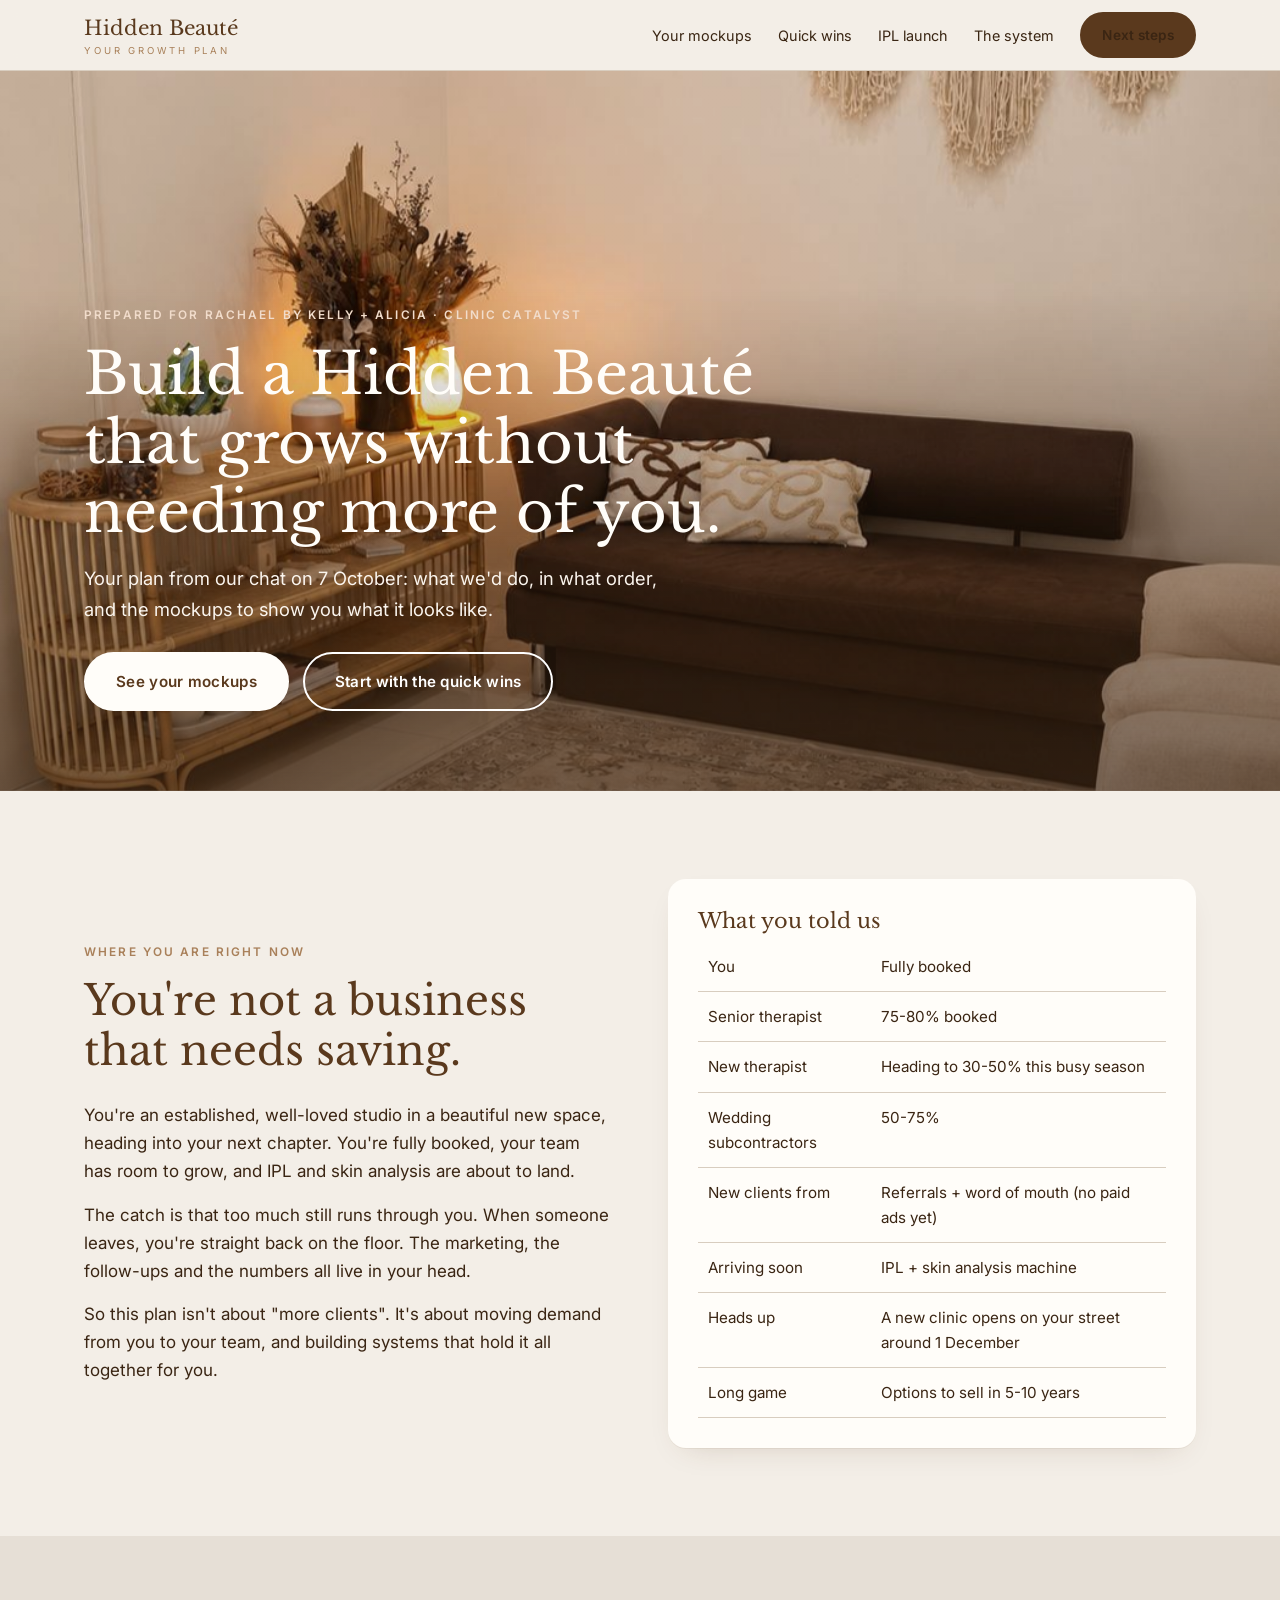
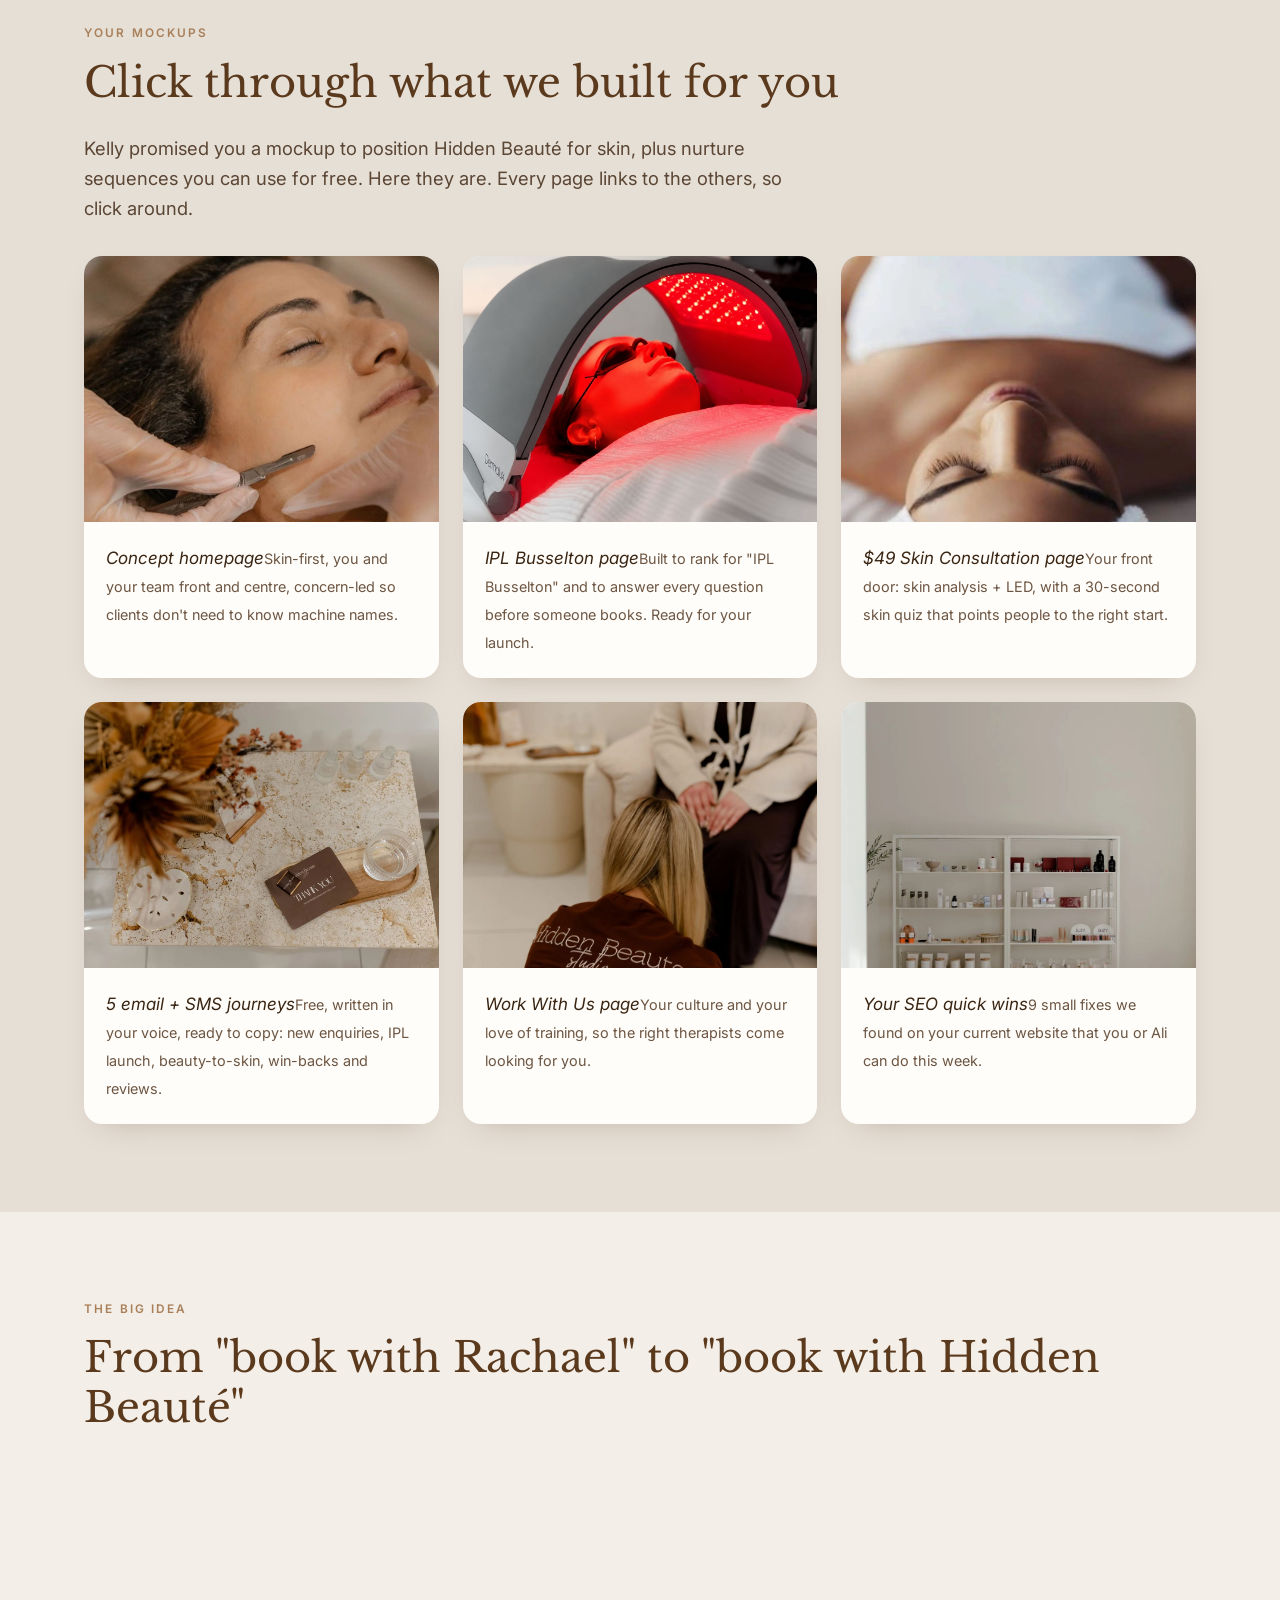
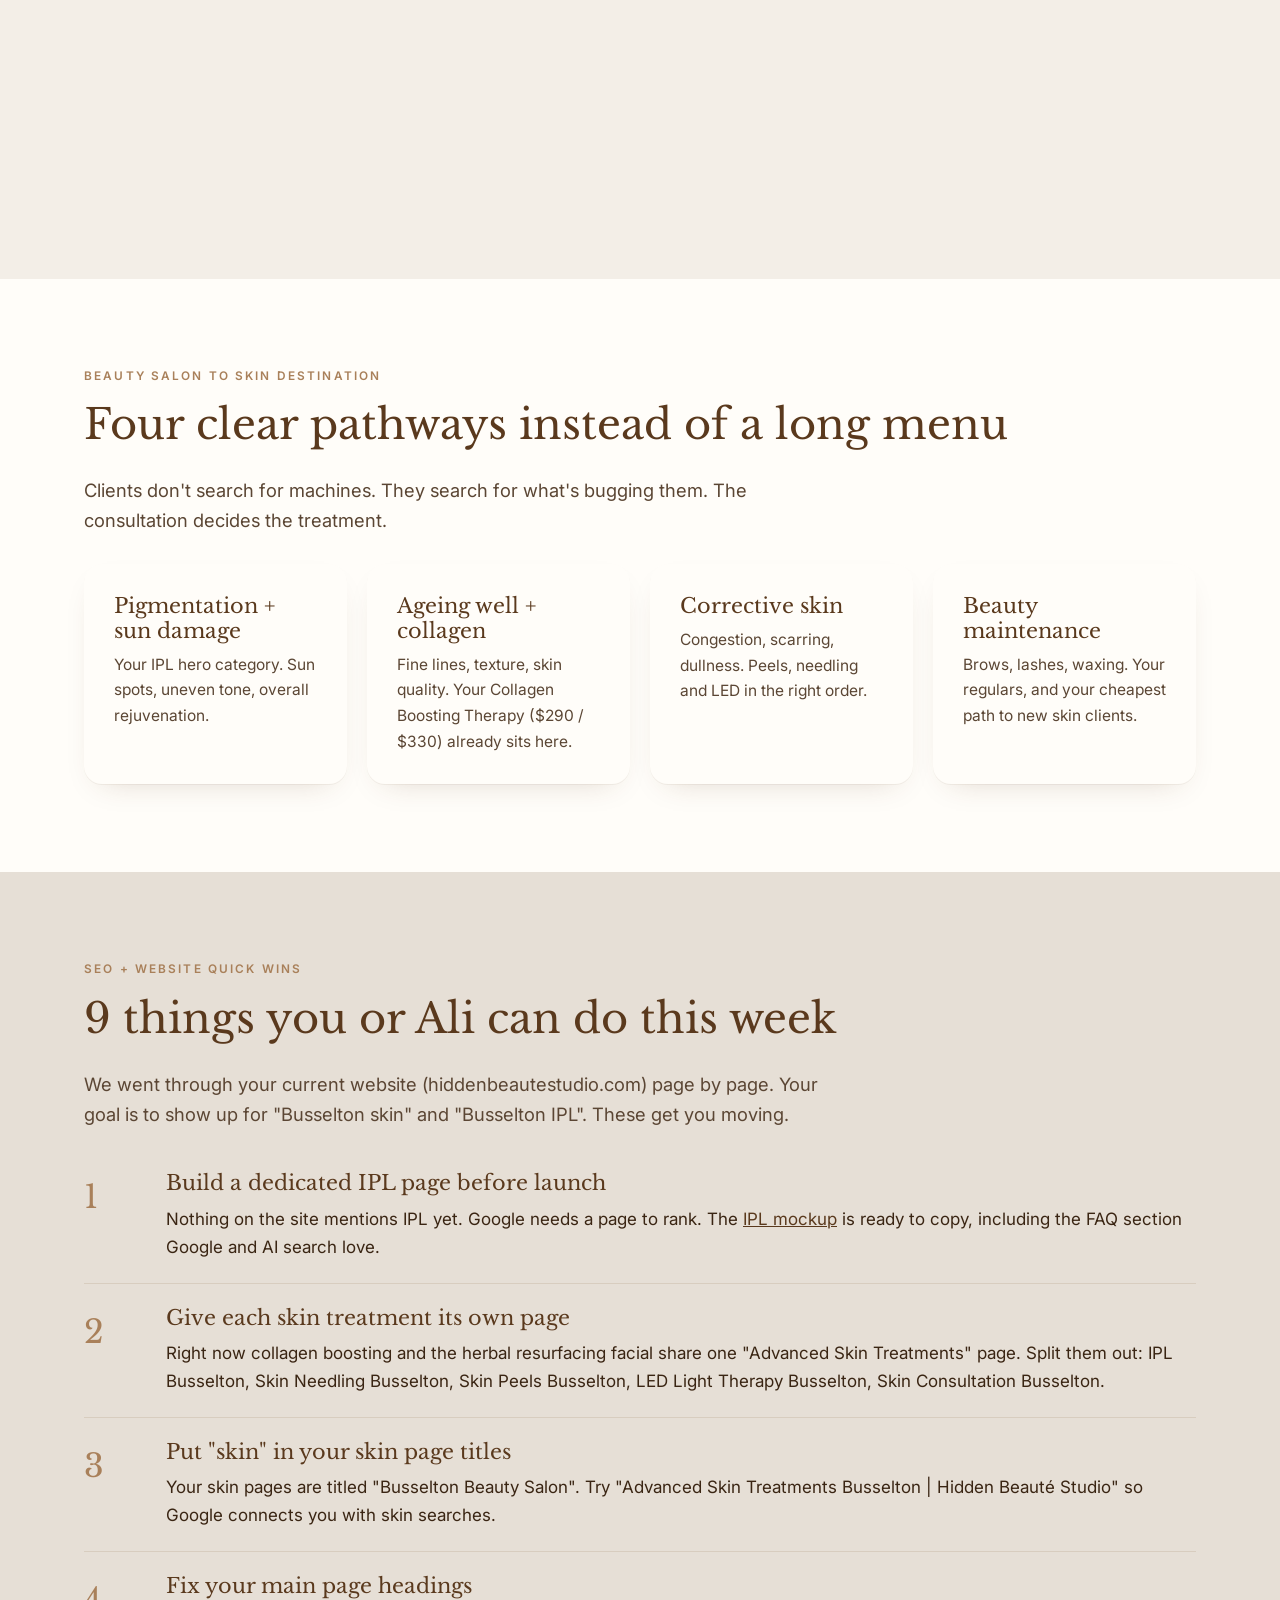
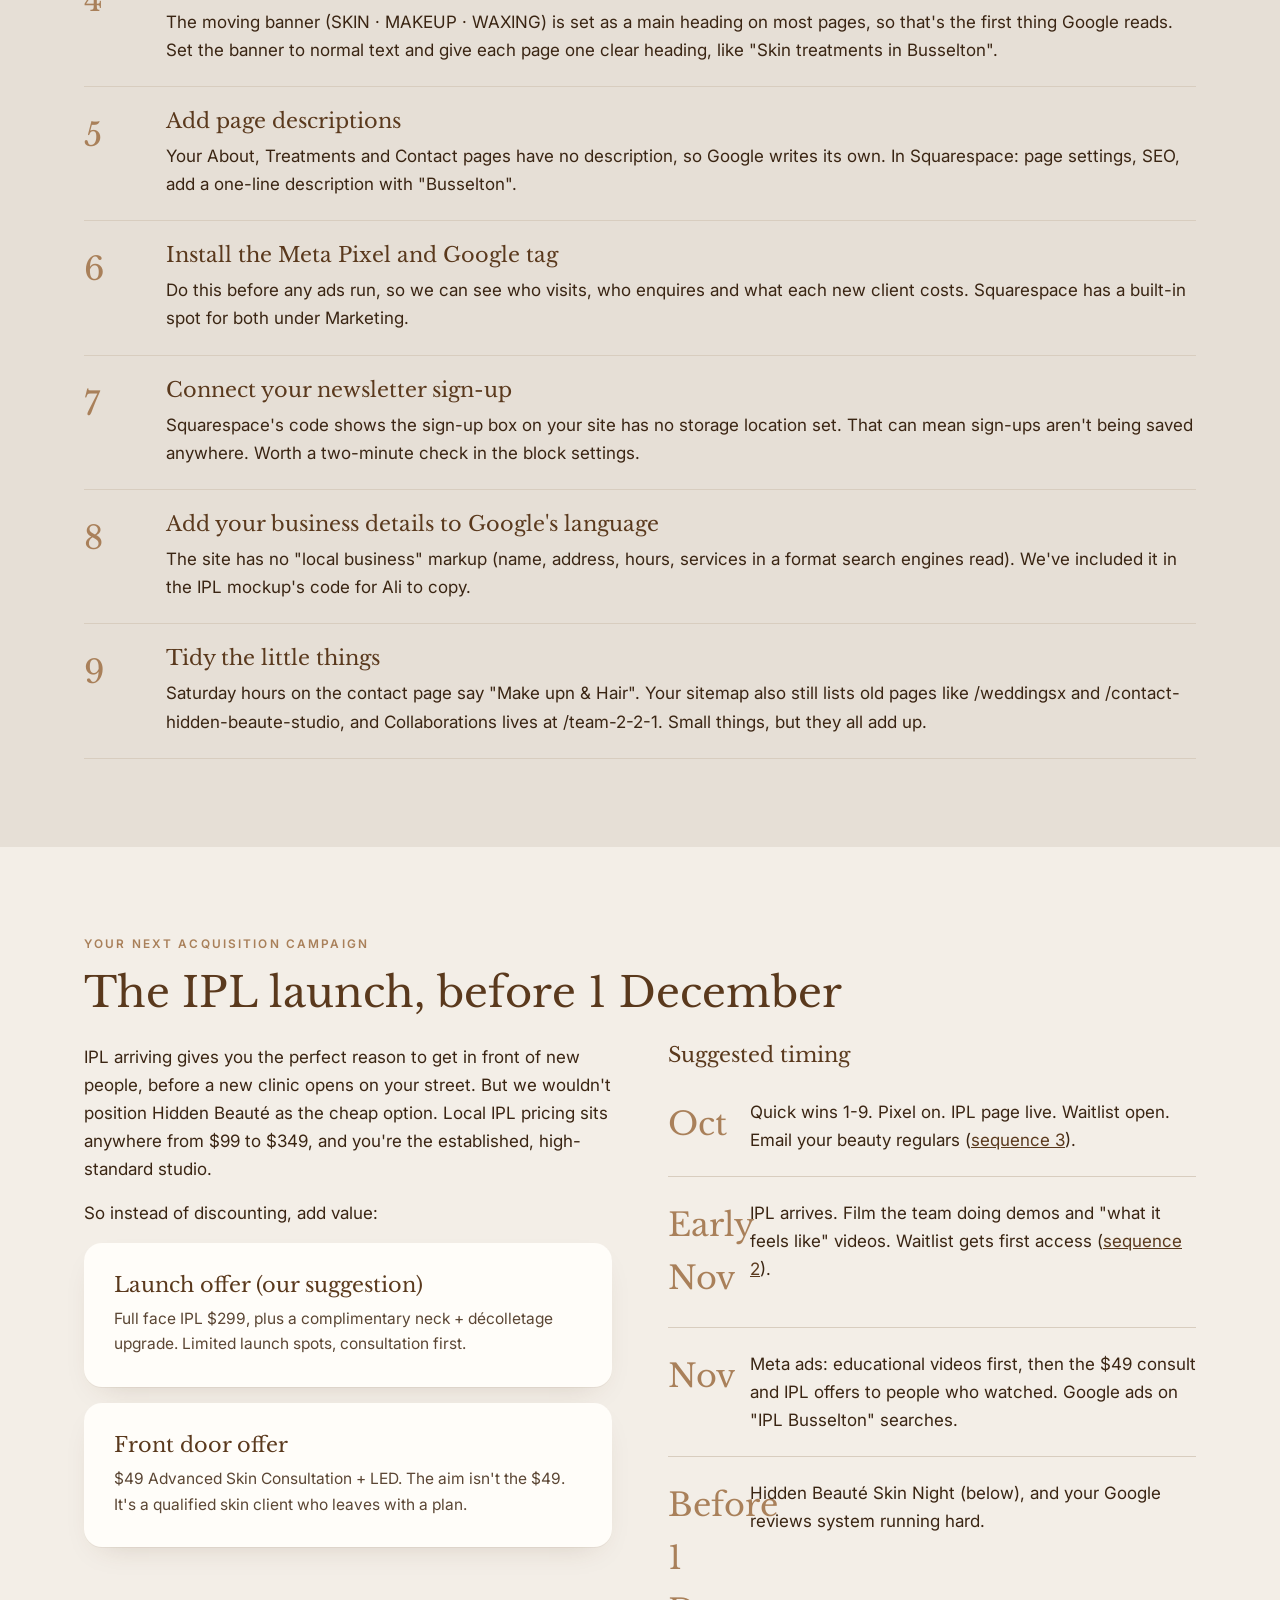
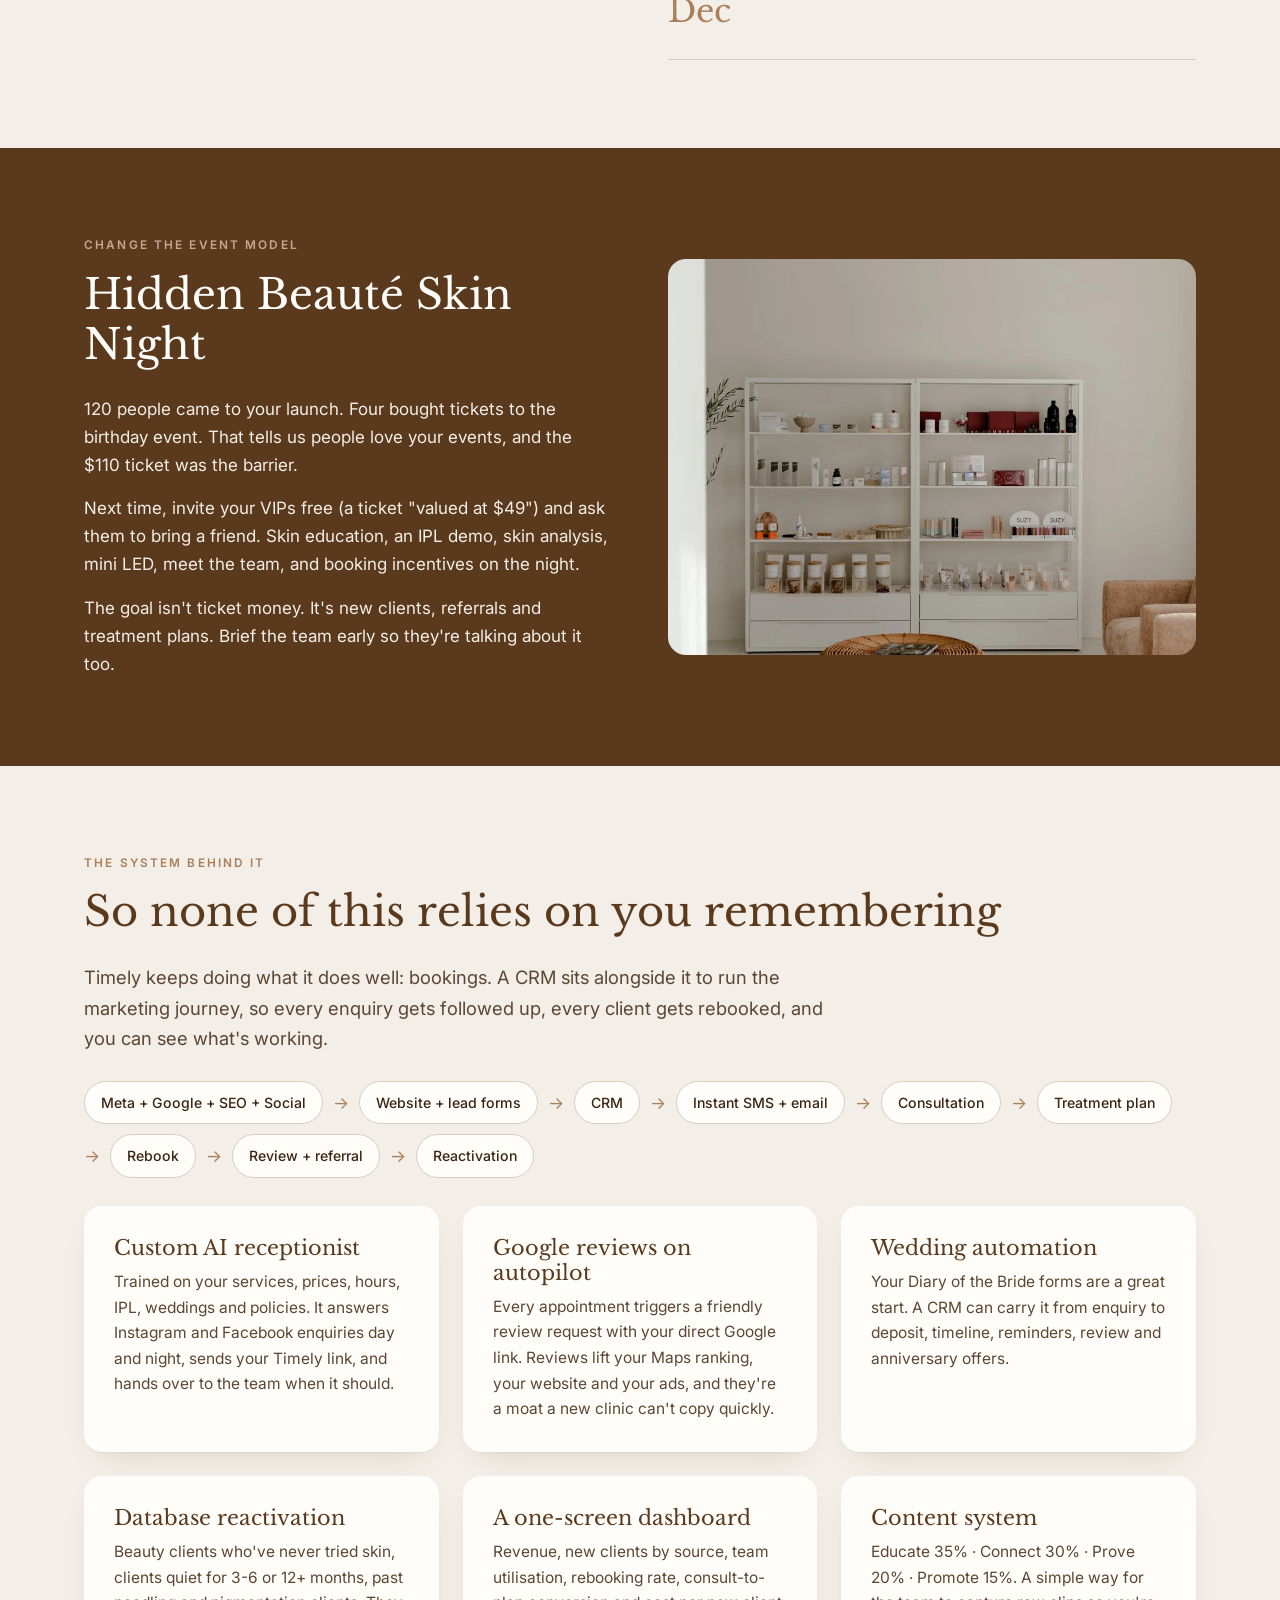
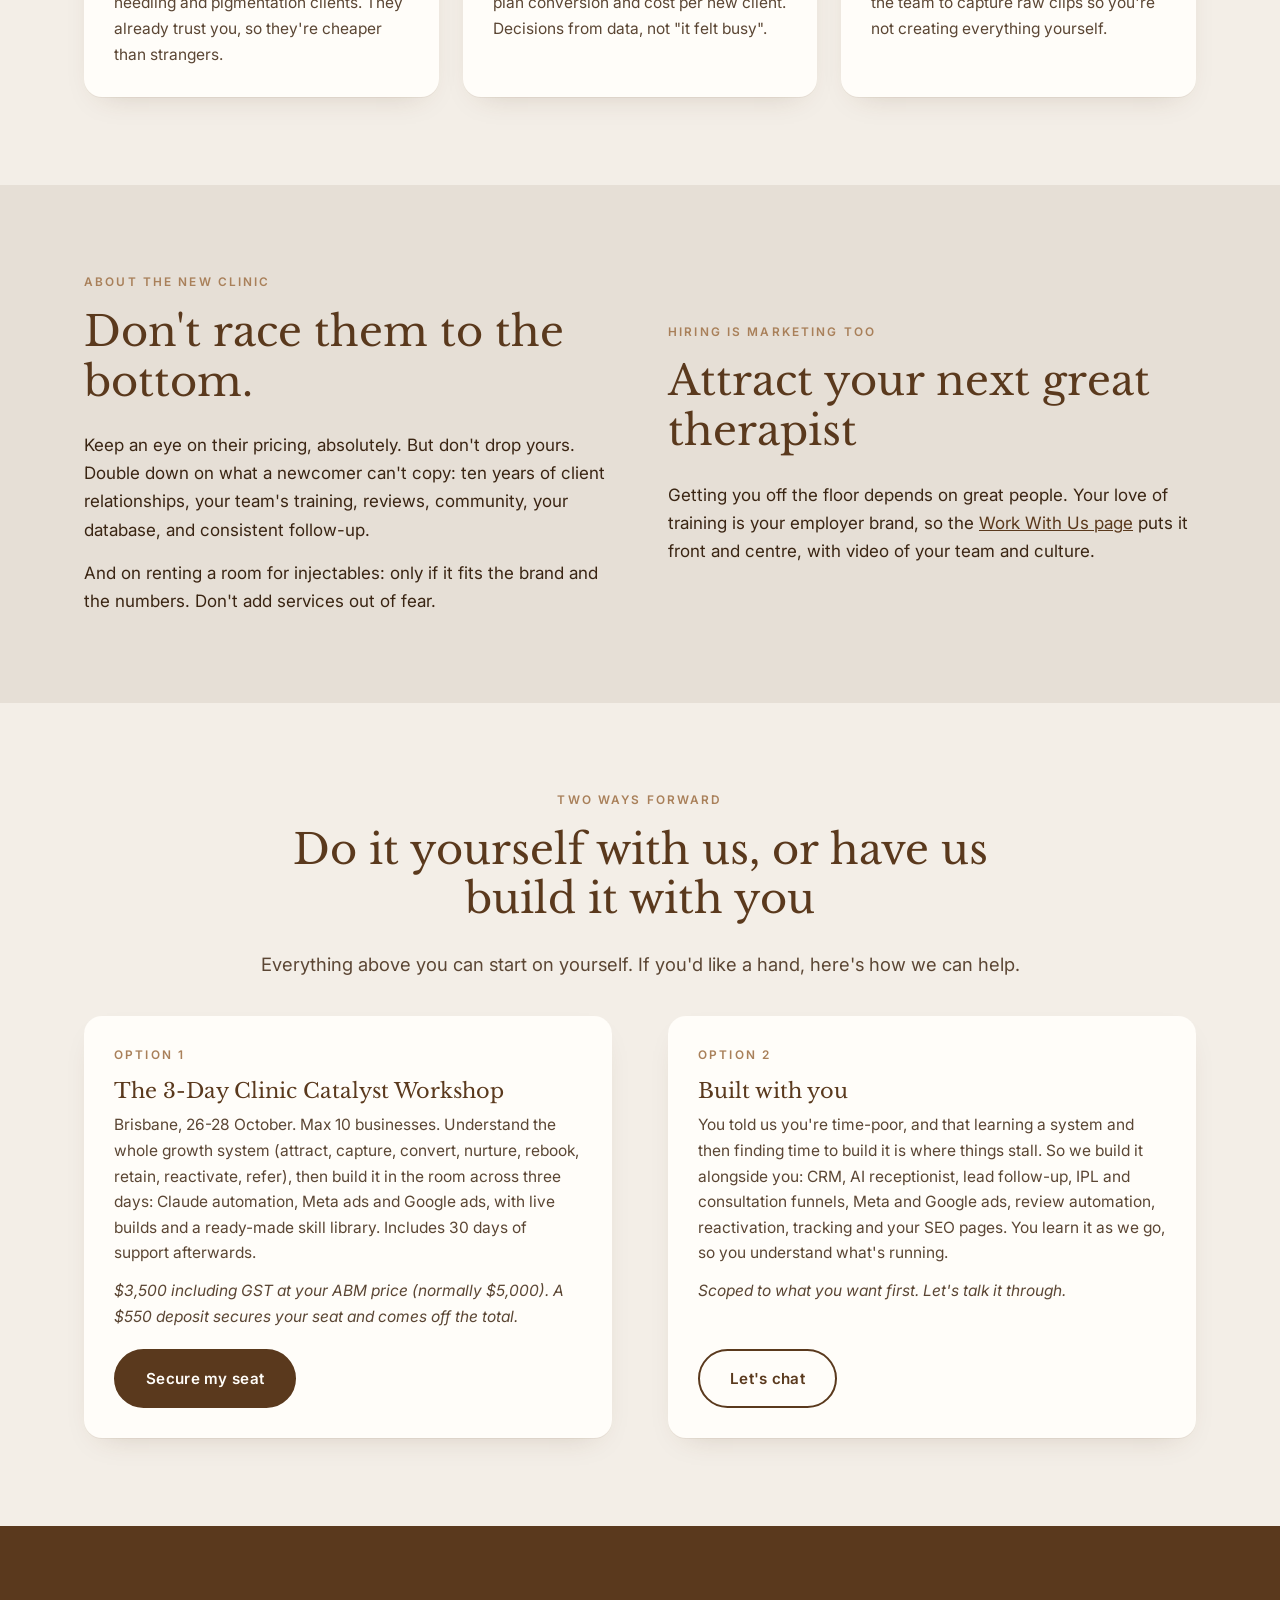
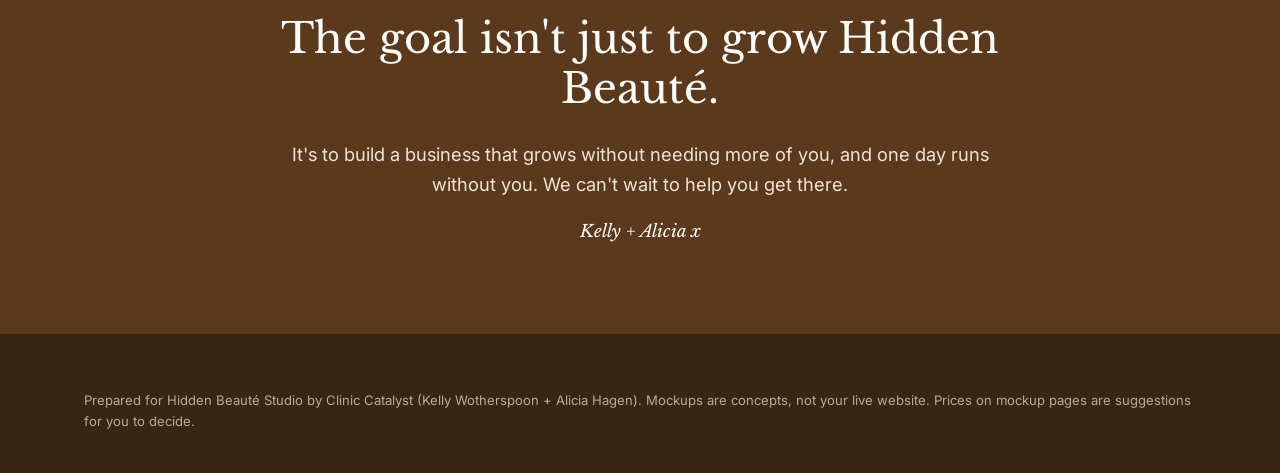
==== index.html @ b3dab973 "Hidden Beaute plan, concept pages and nurture sequences" ====
<!DOCTYPE html>
<html lang="en-AU">
<head>
<meta charset="utf-8">
<meta name="viewport" content="width=device-width,initial-scale=1">
<meta name="robots" content="noindex,nofollow">
<title>Rachael's Growth Plan | Hidden Beauté Studio x Clinic Catalyst</title>
<link rel="preconnect" href="https://fonts.googleapis.com">
<link href="https://fonts.googleapis.com/css2?family=Inter:wght@400;500;600&family=Libre+Baskerville:ital@0;1&display=swap" rel="stylesheet">
<link rel="stylesheet" href="assets/site.css">
</head>
<body>

<nav class="nav"><div class="wrap">
  <a class="logo" href="index.html">Hidden Beauté<small>Your growth plan</small></a>
  <ul>
    <li><a href="#mockups">Your mockups</a></li>
    <li><a href="#quickwins">Quick wins</a></li>
    <li><a href="#launch">IPL launch</a></li>
    <li><a href="#system">The system</a></li>
    <li><a class="btn" href="#options">Next steps</a></li>
  </ul>
  <button class="burger" aria-label="Menu">&#9776;</button>
</div></nav>

<header class="hero" style="min-height:80vh">
  <img class="bg" src="assets/studio-lounge.jpg" alt="Hidden Beauté Studio, Busselton">
  <div class="wrap">
    <span class="eyebrow fade-up" style="color:#f1dccb">Prepared for Rachael by Kelly + Alicia &middot; Clinic Catalyst</span>
    <h1 class="fade-up d1">Build a Hidden Beauté that grows without needing more of you.</h1>
    <p class="fade-up d2">Your plan from our chat on 7 October: what we'd do, in what order, and the mockups to show you what it looks like.</p>
    <div class="btns fade-up d3"><a class="btn light" href="#mockups">See your mockups</a><a class="btn ghost" style="color:#fff;border-color:#fff" href="#quickwins">Start with the quick wins</a></div>
  </div>
</header>

<section>
  <div class="wrap grid2">
    <div class="reveal">
      <span class="eyebrow">Where you are right now</span>
      <h2>You're not a business that needs saving.</h2>
      <p>You're an established, well-loved studio in a beautiful new space, heading into your next chapter. You're fully booked, your team has room to grow, and IPL and skin analysis are about to land.</p>
      <p>The catch is that too much still runs through you. When someone leaves, you're straight back on the floor. The marketing, the follow-ups and the numbers all live in your head.</p>
      <p>So this plan isn't about "more clients". It's about moving demand from you to your team, and building systems that hold it all together for you.</p>
    </div>
    <div class="card reveal">
      <h3>What you told us</h3>
      <table>
        <tr><td>You</td><td>Fully booked</td></tr>
        <tr><td>Senior therapist</td><td>75-80% booked</td></tr>
        <tr><td>New therapist</td><td>Heading to 30-50% this busy season</td></tr>
        <tr><td>Wedding subcontractors</td><td>50-75%</td></tr>
        <tr><td>New clients from</td><td>Referrals + word of mouth (no paid ads yet)</td></tr>
        <tr><td>Arriving soon</td><td>IPL + skin analysis machine</td></tr>
        <tr><td>Heads up</td><td>A new clinic opens on your street around 1 December</td></tr>
        <tr><td>Long game</td><td>Options to sell in 5-10 years</td></tr>
      </table>
    </div>
  </div>
</section>

<section class="bg-sand" id="mockups">
  <div class="wrap">
    <span class="eyebrow">Your mockups</span>
    <h2>Click through what we built for you</h2>
    <p class="lead" style="max-width:720px">Kelly promised you a mockup to position Hidden Beauté for skin, plus nurture sequences you can use for free. Here they are. Every page links to the others, so click around.</p>
    <div class="grid3" style="margin-top:32px">
      <a class="mock reveal" href="home.html"><div class="im"><img src="assets/skin-treatment.jpg" alt=""></div><div class="tx"><em>Concept homepage</em><span>Skin-first, you and your team front and centre, concern-led so clients don't need to know machine names.</span></div></a>
      <a class="mock reveal" href="ipl.html"><div class="im"><img src="assets/led.jpg" alt=""></div><div class="tx"><em>IPL Busselton page</em><span>Built to rank for "IPL Busselton" and to answer every question before someone books. Ready for your launch.</span></div></a>
      <a class="mock reveal" href="consult.html"><div class="im"><img src="assets/facial.jpg" alt=""></div><div class="tx"><em>$49 Skin Consultation page</em><span>Your front door: skin analysis + LED, with a 30-second skin quiz that points people to the right start.</span></div></a>
      <a class="mock reveal" href="nurture.html"><div class="im"><img src="assets/products.jpg" alt=""></div><div class="tx"><em>5 email + SMS journeys</em><span>Free, written in your voice, ready to copy: new enquiries, IPL launch, beauty-to-skin, win-backs and reviews.</span></div></a>
      <a class="mock reveal" href="careers.html"><div class="im"><img src="assets/team-at-work.jpg" alt=""></div><div class="tx"><em>Work With Us page</em><span>Your culture and your love of training, so the right therapists come looking for you.</span></div></a>
      <a class="mock reveal" href="#quickwins"><div class="im"><img src="assets/studio-shelves.jpg" alt=""></div><div class="tx"><em>Your SEO quick wins</em><span>9 small fixes we found on your current website that you or Ali can do this week.</span></div></a>
    </div>
  </div>
</section>

<section>
  <div class="wrap">
    <span class="eyebrow">The big idea</span>
    <h2>From "book with Rachael" to "book with Hidden Beauté"</h2>
    <div class="grid2" style="align-items:start;margin-top:10px">
      <div class="reveal">
        <p>You're full. Your team isn't. So the fastest growth isn't more demand for you. It's moving trust onto your team.</p>
        <p>When a client sees an opening with another therapist, we want her to think "perfect, I know her, I've seen her videos," not "I'll wait for Rachael."</p>
        <p>That's also what a future buyer pays for: a known brand, a strong team and systems that don't depend on the owner.</p>
      </div>
      <div class="card reveal">
        <h3>Content that does it</h3>
        <ul class="tick">
          <li>Meet your therapist, and what she loves doing most</li>
          <li>"What I'd recommend for..." tips from each team member</li>
          <li>Behind the scenes and training days</li>
          <li>Client skin journeys with different therapists</li>
          <li>Your humour. Everyone loves a silly reel, so keep them coming</li>
        </ul>
      </div>
    </div>
  </div>
</section>

<section class="bg-white">
  <div class="wrap">
    <span class="eyebrow">Beauty salon to skin destination</span>
    <h2>Four clear pathways instead of a long menu</h2>
    <p class="lead" style="max-width:720px">Clients don't search for machines. They search for what's bugging them. The consultation decides the treatment.</p>
    <div class="grid4" style="margin-top:28px">
      <div class="card reveal"><h3>Pigmentation + sun damage</h3><p>Your IPL hero category. Sun spots, uneven tone, overall rejuvenation.</p></div>
      <div class="card reveal"><h3>Ageing well + collagen</h3><p>Fine lines, texture, skin quality. Your Collagen Boosting Therapy ($290 / $330) already sits here.</p></div>
      <div class="card reveal"><h3>Corrective skin</h3><p>Congestion, scarring, dullness. Peels, needling and LED in the right order.</p></div>
      <div class="card reveal"><h3>Beauty maintenance</h3><p>Brows, lashes, waxing. Your regulars, and your cheapest path to new skin clients.</p></div>
    </div>
  </div>
</section>

<section class="bg-sand" id="quickwins">
  <div class="wrap">
    <span class="eyebrow">SEO + website quick wins</span>
    <h2>9 things you or Ali can do this week</h2>
    <p class="lead" style="max-width:760px">We went through your current website (hiddenbeautestudio.com) page by page. Your goal is to show up for "Busselton skin" and "Busselton IPL". These get you moving.</p>
    <div style="margin-top:20px">
      <div class="step reveal"><div class="n">1</div><div><h3>Build a dedicated IPL page before launch</h3><p>Nothing on the site mentions IPL yet. Google needs a page to rank. The <a href="ipl.html">IPL mockup</a> is ready to copy, including the FAQ section Google and AI search love.</p></div></div>
      <div class="step reveal"><div class="n">2</div><div><h3>Give each skin treatment its own page</h3><p>Right now collagen boosting and the herbal resurfacing facial share one "Advanced Skin Treatments" page. Split them out: IPL Busselton, Skin Needling Busselton, Skin Peels Busselton, LED Light Therapy Busselton, Skin Consultation Busselton.</p></div></div>
      <div class="step reveal"><div class="n">3</div><div><h3>Put "skin" in your skin page titles</h3><p>Your skin pages are titled "Busselton Beauty Salon". Try "Advanced Skin Treatments Busselton | Hidden Beauté Studio" so Google connects you with skin searches.</p></div></div>
      <div class="step reveal"><div class="n">4</div><div><h3>Fix your main page headings</h3><p>The moving banner (SKIN &middot; MAKEUP &middot; WAXING) is set as a main heading on most pages, so that's the first thing Google reads. Set the banner to normal text and give each page one clear heading, like "Skin treatments in Busselton".</p></div></div>
      <div class="step reveal"><div class="n">5</div><div><h3>Add page descriptions</h3><p>Your About, Treatments and Contact pages have no description, so Google writes its own. In Squarespace: page settings, SEO, add a one-line description with "Busselton".</p></div></div>
      <div class="step reveal"><div class="n">6</div><div><h3>Install the Meta Pixel and Google tag</h3><p>Do this before any ads run, so we can see who visits, who enquires and what each new client costs. Squarespace has a built-in spot for both under Marketing.</p></div></div>
      <div class="step reveal"><div class="n">7</div><div><h3>Connect your newsletter sign-up</h3><p>Squarespace's code shows the sign-up box on your site has no storage location set. That can mean sign-ups aren't being saved anywhere. Worth a two-minute check in the block settings.</p></div></div>
      <div class="step reveal"><div class="n">8</div><div><h3>Add your business details to Google's language</h3><p>The site has no "local business" markup (name, address, hours, services in a format search engines read). We've included it in the IPL mockup's code for Ali to copy.</p></div></div>
      <div class="step reveal"><div class="n">9</div><div><h3>Tidy the little things</h3><p>Saturday hours on the contact page say "Make upn &amp; Hair". Your sitemap also still lists old pages like /weddingsx and /contact-hidden-beaute-studio, and Collaborations lives at /team-2-2-1. Small things, but they all add up.</p></div></div>
    </div>
  </div>
</section>

<section id="launch">
  <div class="wrap">
    <span class="eyebrow">Your next acquisition campaign</span>
    <h2>The IPL launch, before 1 December</h2>
    <div class="grid2" style="align-items:start">
      <div class="reveal">
        <p>IPL arriving gives you the perfect reason to get in front of new people, before a new clinic opens on your street. But we wouldn't position Hidden Beauté as the cheap option. Local IPL pricing sits anywhere from $99 to $349, and you're the established, high-standard studio.</p>
        <p>So instead of discounting, add value:</p>
        <div class="card" style="margin-top:16px"><h3>Launch offer (our suggestion)</h3><p>Full face IPL $299, plus a complimentary neck + décolletage upgrade. Limited launch spots, consultation first.</p></div>
        <div class="card" style="margin-top:16px"><h3>Front door offer</h3><p>$49 Advanced Skin Consultation + LED. The aim isn't the $49. It's a qualified skin client who leaves with a plan.</p></div>
      </div>
      <div class="reveal">
        <h3>Suggested timing</h3>
        <div class="step"><div class="n">Oct</div><div><p>Quick wins 1-9. Pixel on. IPL page live. Waitlist open. Email your beauty regulars (<a href="nurture.html#c">sequence 3</a>).</p></div></div>
        <div class="step"><div class="n">Early Nov</div><div><p>IPL arrives. Film the team doing demos and "what it feels like" videos. Waitlist gets first access (<a href="nurture.html#b">sequence 2</a>).</p></div></div>
        <div class="step"><div class="n">Nov</div><div><p>Meta ads: educational videos first, then the $49 consult and IPL offers to people who watched. Google ads on "IPL Busselton" searches.</p></div></div>
        <div class="step"><div class="n">Before 1 Dec</div><div><p>Hidden Beauté Skin Night (below), and your Google reviews system running hard.</p></div></div>
      </div>
    </div>
  </div>
</section>

<section class="bg-choc">
  <div class="wrap grid2">
    <div class="reveal">
      <span class="eyebrow">Change the event model</span>
      <h2>Hidden Beauté Skin Night</h2>
      <p>120 people came to your launch. Four bought tickets to the birthday event. That tells us people love your events, and the $110 ticket was the barrier.</p>
      <p>Next time, invite your VIPs free (a ticket "valued at $49") and ask them to bring a friend. Skin education, an IPL demo, skin analysis, mini LED, meet the team, and booking incentives on the night.</p>
      <p>The goal isn't ticket money. It's new clients, referrals and treatment plans. Brief the team early so they're talking about it too.</p>
    </div>
    <div class="round reveal" style="aspect-ratio:4/3"><img src="assets/studio-shelves.jpg" alt="Hidden Beauté Studio retail and event space"></div>
  </div>
</section>

<section id="system">
  <div class="wrap">
    <span class="eyebrow">The system behind it</span>
    <h2>So none of this relies on you remembering</h2>
    <p class="lead" style="max-width:760px">Timely keeps doing what it does well: bookings. A CRM sits alongside it to run the marketing journey, so every enquiry gets followed up, every client gets rebooked, and you can see what's working.</p>
    <div class="flow" style="margin:28px 0">
      <span>Meta + Google + SEO + Social</span><i>&rarr;</i><span>Website + lead forms</span><i>&rarr;</i><span>CRM</span><i>&rarr;</i><span>Instant SMS + email</span><i>&rarr;</i><span>Consultation</span><i>&rarr;</i><span>Treatment plan</span><i>&rarr;</i><span>Rebook</span><i>&rarr;</i><span>Review + referral</span><i>&rarr;</i><span>Reactivation</span>
    </div>
    <div class="grid3">
      <div class="card reveal"><h3>Custom AI receptionist</h3><p>Trained on your services, prices, hours, IPL, weddings and policies. It answers Instagram and Facebook enquiries day and night, sends your Timely link, and hands over to the team when it should.</p></div>
      <div class="card reveal"><h3>Google reviews on autopilot</h3><p>Every appointment triggers a friendly review request with your direct Google link. Reviews lift your Maps ranking, your website and your ads, and they're a moat a new clinic can't copy quickly.</p></div>
      <div class="card reveal"><h3>Wedding automation</h3><p>Your Diary of the Bride forms are a great start. A CRM can carry it from enquiry to deposit, timeline, reminders, review and anniversary offers.</p></div>
      <div class="card reveal"><h3>Database reactivation</h3><p>Beauty clients who've never tried skin, clients quiet for 3-6 or 12+ months, past needling and pigmentation clients. They already trust you, so they're cheaper than strangers.</p></div>
      <div class="card reveal"><h3>A one-screen dashboard</h3><p>Revenue, new clients by source, team utilisation, rebooking rate, consult-to-plan conversion and cost per new client. Decisions from data, not "it felt busy".</p></div>
      <div class="card reveal"><h3>Content system</h3><p>Educate 35% &middot; Connect 30% &middot; Prove 20% &middot; Promote 15%. A simple way for the team to capture raw clips so you're not creating everything yourself.</p></div>
    </div>
  </div>
</section>

<section class="bg-sand">
  <div class="wrap grid2">
    <div class="reveal">
      <span class="eyebrow">About the new clinic</span>
      <h2>Don't race them to the bottom.</h2>
      <p>Keep an eye on their pricing, absolutely. But don't drop yours. Double down on what a newcomer can't copy: ten years of client relationships, your team's training, reviews, community, your database, and consistent follow-up.</p>
      <p>And on renting a room for injectables: only if it fits the brand and the numbers. Don't add services out of fear.</p>
    </div>
    <div class="reveal">
      <span class="eyebrow">Hiring is marketing too</span>
      <h2>Attract your next great therapist</h2>
      <p>Getting you off the floor depends on great people. Your love of training is your employer brand, so the <a href="careers.html">Work With Us page</a> puts it front and centre, with video of your team and culture.</p>
    </div>
  </div>
</section>

<section id="options">
  <div class="wrap">
    <div class="narrow" style="text-align:center;padding:0">
      <span class="eyebrow">Two ways forward</span>
      <h2>Do it yourself with us, or have us build it with you</h2>
      <p class="lead">Everything above you can start on yourself. If you'd like a hand, here's how we can help.</p>
    </div>
    <div class="grid2" style="margin-top:36px;align-items:stretch">
      <div class="card reveal" style="display:flex;flex-direction:column">
        <span class="eyebrow">Option 1</span>
        <h3>The 3-Day Clinic Catalyst Workshop</h3>
        <p>Brisbane, 26-28 October. Max 10 businesses. Understand the whole growth system (attract, capture, convert, nurture, rebook, retain, reactivate, refer), then build it in the room across three days: Claude automation, Meta ads and Google ads, with live builds and a ready-made skill library. Includes 30 days of support afterwards.</p>
        <p style="margin-top:12px"><em>$3,500 including GST at your ABM price (normally $5,000). A $550 deposit secures your seat and comes off the total.</em></p>
        <div class="btns" style="margin-top:auto;padding-top:20px"><a class="btn" href="https://www.cliniccatalyst.com.au/checkout">Secure my seat</a></div>
      </div>
      <div class="card reveal" style="display:flex;flex-direction:column">
        <span class="eyebrow">Option 2</span>
        <h3>Built with you</h3>
        <p>You told us you're time-poor, and that learning a system and then finding time to build it is where things stall. So we build it alongside you: CRM, AI receptionist, lead follow-up, IPL and consultation funnels, Meta and Google ads, review automation, reactivation, tracking and your SEO pages. You learn it as we go, so you understand what's running.</p>
        <p style="margin-top:12px"><em>Scoped to what you want first. Let's talk it through.</em></p>
        <div class="btns" style="margin-top:auto;padding-top:20px"><a class="btn ghost" href="mailto:mintpeachmedia@gmail.com?cc=kwotherspoon1982@gmail.com&subject=Hidden%20Beaut%C3%A9%20-%20built%20with%20you">Let's chat</a></div>
      </div>
    </div>
  </div>
</section>

<section class="bg-choc">
  <div class="narrow" style="text-align:center">
    <h2>The goal isn't just to grow Hidden Beauté.</h2>
    <p class="lead" style="color:#f1e4d6">It's to build a business that grows without needing more of you, and one day runs without you. We can't wait to help you get there.</p>
    <p style="font-family:var(--serif);font-style:italic;margin-top:18px;color:#fff">Kelly + Alicia x</p>
  </div>
</section>

<footer>
  <div class="wrap small">Prepared for Hidden Beauté Studio by Clinic Catalyst (Kelly Wotherspoon + Alicia Hagen). Mockups are concepts, not your live website. Prices on mockup pages are suggestions for you to decide.</div>
</footer>
<script src="assets/site.js"></script>
</body>
</html>
---- assets/site.css ----
:root{
  --cream:#F3EEE7;--sand:#E6DFD6;--stone:#D8CDBF;--choc:#5A391D;--ink:#3A2513;--caramel:#A9805A;--rose:#C9A592;--white:#FFFDF9;
  --serif:'Libre Baskerville',Georgia,serif;--sans:'Inter',system-ui,-apple-system,sans-serif;
}
*{box-sizing:border-box;margin:0;padding:0}
html{scroll-behavior:smooth}
body{background:var(--cream);color:var(--ink);font-family:var(--sans);font-size:17px;line-height:1.65;overflow-x:hidden;-webkit-font-smoothing:antialiased}
img{max-width:100%;display:block}
a{color:var(--choc)}
h1,h2,h3,h4{font-family:var(--serif);font-weight:400;color:var(--choc);line-height:1.2}
h1{font-size:clamp(2.1rem,5vw,3.6rem)}
h2{font-size:clamp(1.7rem,3.6vw,2.6rem);margin-bottom:.6em}
h3{font-size:1.3rem;margin-bottom:.4em}
p+p{margin-top:.9em}
em{font-style:italic}
.wrap{max-width:1160px;margin:0 auto;padding:0 24px}
.narrow{max-width:780px;margin:0 auto;padding:0 24px}
section{padding:88px 0}
.eyebrow{font-family:var(--sans);text-transform:uppercase;letter-spacing:.18em;font-size:.74rem;color:var(--caramel);font-weight:600;margin-bottom:14px;display:block}
.lead{font-size:1.15rem;color:#5b4634}
.btn{display:inline-block;background:var(--choc);color:var(--white);text-decoration:none;padding:15px 30px;border-radius:40px;font-weight:600;font-size:.95rem;letter-spacing:.02em;transition:transform .2s,background .2s;border:2px solid var(--choc)}
.btn:hover{transform:translateY(-2px);background:var(--ink)}
.btn.ghost{background:transparent;color:var(--choc)}
.btn.light{background:var(--white);color:var(--choc);border-color:var(--white)}
.btns{display:flex;gap:14px;flex-wrap:wrap;margin-top:28px}
.bg-sand{background:var(--sand)}
.bg-choc{background:var(--choc);color:var(--cream)}
.bg-choc h2,.bg-choc h3,.bg-choc h1{color:var(--white)}
.bg-choc .eyebrow{color:var(--rose)}
.bg-white{background:var(--white)}
.grid2{display:grid;grid-template-columns:1fr 1fr;gap:56px;align-items:center}
.grid3{display:grid;grid-template-columns:repeat(3,1fr);gap:24px}
.grid4{display:grid;grid-template-columns:repeat(4,1fr);gap:20px}
.card{background:var(--white);border-radius:18px;padding:30px;box-shadow:0 1px 0 rgba(90,57,29,.06),0 12px 30px -18px rgba(90,57,29,.25)}
.card p{color:#5b4634;font-size:.97rem}
.arch{border-radius:300px 300px 18px 18px;overflow:hidden}
.arch img{width:100%;height:100%;object-fit:cover;object-position:center top}
.round{border-radius:18px;overflow:hidden}
.round img{width:100%;height:100%;object-fit:cover}
.tick{list-style:none}
.tick li{padding-left:30px;position:relative;margin:.5em 0}
.tick li:before{content:"";position:absolute;left:0;top:.55em;width:14px;height:8px;border-left:2px solid var(--caramel);border-bottom:2px solid var(--caramel);transform:rotate(-45deg)}
.pill{display:inline-block;background:var(--sand);color:var(--choc);border-radius:30px;padding:6px 14px;font-size:.8rem;font-weight:600;margin:4px 6px 4px 0}
/* concept ribbon */
.ribbon{background:var(--ink);color:var(--cream);font-size:.8rem;text-align:center;padding:9px 16px;letter-spacing:.03em}
.ribbon a{color:var(--rose);font-weight:600;text-decoration:none;margin-left:8px}
/* site nav */
.nav{position:sticky;top:0;z-index:50;background:rgba(243,238,231,.94);backdrop-filter:blur(8px);border-bottom:1px solid var(--stone)}
.nav .wrap{display:flex;align-items:center;justify-content:space-between;height:70px;gap:16px}
.logo{font-family:var(--serif);font-size:1.25rem;color:var(--choc);text-decoration:none;white-space:nowrap}
.logo small{display:block;font-family:var(--sans);font-size:.6rem;letter-spacing:.3em;text-transform:uppercase;color:var(--caramel);margin-top:-2px}
.nav ul{display:flex;gap:26px;list-style:none;align-items:center}
.nav ul a{text-decoration:none;font-size:.9rem;color:var(--ink)}
.nav ul a:hover{color:var(--caramel)}
.nav .btn{padding:10px 20px;font-size:.85rem}
.burger{display:none;background:none;border:0;font-size:1.6rem;color:var(--choc);cursor:pointer}
/* hero */
.hero{position:relative;min-height:88vh;display:flex;align-items:flex-end;color:var(--white);overflow:hidden}
.hero img.bg{position:absolute;inset:0;width:100%;height:100%;object-fit:cover;object-position:center 30%;transform:scale(1.06);animation:slowzoom 14s ease-out forwards}
.hero:after{content:"";position:absolute;inset:0;background:linear-gradient(180deg,rgba(58,37,19,.05) 30%,rgba(58,37,19,.62) 100%)}
.hero .wrap{position:relative;z-index:2;padding-bottom:80px;width:100%}
.hero h1{color:var(--white);max-width:760px}
.hero p{max-width:600px;font-size:1.15rem;margin-top:16px;color:#fbf5ee}
@keyframes slowzoom{to{transform:scale(1)}}
.fade-up{opacity:0;transform:translateY(22px);animation:fu .9s ease forwards}
.d1{animation-delay:.15s}.d2{animation-delay:.35s}.d3{animation-delay:.55s}
@keyframes fu{to{opacity:1;transform:none}}
.reveal{opacity:0;transform:translateY(26px);transition:opacity .8s ease,transform .8s ease}
.reveal.in{opacity:1;transform:none}
/* ticker */
.ticker{background:var(--choc);color:var(--cream);overflow:hidden;white-space:nowrap;padding:16px 0}
.ticker div{display:inline-block;animation:tick 32s linear infinite;font-family:var(--serif);font-size:1.25rem;letter-spacing:.06em}
.ticker span{margin:0 26px;color:var(--rose)}
@keyframes tick{to{transform:translateX(-50%)}}
/* concern hover list */
.concerns{display:grid;grid-template-columns:1.1fr .9fr;gap:48px;align-items:center}
.clist a{display:flex;justify-content:space-between;align-items:center;padding:22px 0;border-bottom:1px solid var(--stone);text-decoration:none;font-family:var(--serif);font-size:clamp(1.25rem,2.4vw,1.75rem);color:var(--choc);transition:padding .25s,color .25s}
.clist a:hover,.clist a.on{padding-left:14px;color:var(--caramel)}
.clist a small{font-family:var(--sans);font-size:.8rem;color:#8a7360;max-width:46%;text-align:right}
.cpeek{aspect-ratio:4/5;border-radius:300px 300px 18px 18px;overflow:hidden;position:relative}
.cpeek img{position:absolute;inset:0;width:100%;height:100%;object-fit:cover;opacity:0;transition:opacity .5s}
.cpeek img.on{opacity:1}
/* faq */
details{border-bottom:1px solid var(--stone);padding:20px 0}
summary{cursor:pointer;font-family:var(--serif);font-size:1.15rem;color:var(--choc);list-style:none;display:flex;justify-content:space-between;gap:16px}
summary::-webkit-details-marker{display:none}
summary:after{content:"+";font-family:var(--sans);font-size:1.4rem;color:var(--caramel);line-height:1}
details[open] summary:after{content:"\2013"}
details p{margin-top:12px;color:#5b4634}
/* footer */
footer{background:var(--ink);color:#d9cbbb;padding:56px 0 40px;font-size:.92rem}
footer a{color:var(--rose)}
footer .cols{display:grid;grid-template-columns:2fr 1fr 1fr;gap:32px}
footer h4{color:var(--white);font-size:1.05rem;margin-bottom:10px}
.small{font-size:.82rem;opacity:.8}
/* plan specific */
.step{display:grid;grid-template-columns:64px 1fr;gap:18px;padding:22px 0;border-bottom:1px solid var(--stone)}
.step .n{font-family:var(--serif);font-size:2rem;color:var(--caramel)}
.flow{display:flex;flex-wrap:wrap;gap:10px;align-items:center}
.flow span{background:var(--white);border:1px solid var(--stone);border-radius:30px;padding:9px 16px;font-size:.88rem;font-weight:500}
.flow i{color:var(--caramel);font-style:normal}
.stat{font-family:var(--serif);font-size:2.4rem;color:var(--choc);line-height:1}
.mock{display:block;text-decoration:none;color:inherit;border-radius:18px;overflow:hidden;background:var(--white);transition:transform .25s,box-shadow .25s;box-shadow:0 12px 30px -18px rgba(90,57,29,.35)}
.mock:hover{transform:translateY(-6px);box-shadow:0 22px 40px -20px rgba(90,57,29,.45)}
.mock .im{aspect-ratio:4/3;overflow:hidden}
.mock .im img{width:100%;height:100%;object-fit:cover;object-position:center 30%}
.mock .tx{padding:22px}
.mock .tx b{font-family:var(--serif);font-weight:400;font-size:1.2rem;color:var(--choc);display:block;margin-bottom:4px}
.mock .tx span{font-size:.9rem;color:#6d5643}
.email{background:var(--white);border-radius:14px;border:1px solid var(--stone);padding:26px;margin:18px 0}
.email .meta{font-size:.8rem;color:#8a7360;text-transform:uppercase;letter-spacing:.1em;margin-bottom:8px}
.email .subj{font-family:var(--serif);font-size:1.15rem;color:var(--choc);margin-bottom:12px}
.email.sms{background:#efe7dc;border-style:dashed}
.copy{float:right;background:var(--sand);border:0;border-radius:20px;padding:6px 14px;font-size:.78rem;font-weight:600;color:var(--choc);cursor:pointer}
.tabs{display:flex;gap:10px;flex-wrap:wrap;margin:24px 0}
.tabs a{padding:10px 18px;border-radius:30px;background:var(--white);border:1px solid var(--stone);text-decoration:none;font-size:.88rem;font-weight:600}
table{width:100%;border-collapse:collapse;font-size:.95rem}
td,th{padding:12px 10px;border-bottom:1px solid var(--stone);text-align:left;vertical-align:top}
th{font-family:var(--serif);font-weight:400;color:var(--choc)}
@media (max-width:900px){
  section{padding:64px 0}
  .grid2,.concerns{grid-template-columns:1fr;gap:32px}
  .grid3,.grid4{grid-template-columns:1fr 1fr}
  footer .cols{grid-template-columns:1fr}
  .nav ul{display:none;position:absolute;top:70px;left:0;right:0;background:var(--cream);flex-direction:column;padding:20px 24px;gap:16px;border-bottom:1px solid var(--stone)}
  .nav ul.open{display:flex}
  .burger{display:block}
  .cpeek{display:none}
  .clist a small{display:none}
}
@media (max-width:560px){
  body{font-size:16px}
  .wrap,.narrow{padding:0 16px}
  .grid3,.grid4{grid-template-columns:1fr}
  .hero{min-height:82vh}
  .hero .wrap{padding-bottom:48px}
  .step{grid-template-columns:44px 1fr}
  table{font-size:.85rem}
}
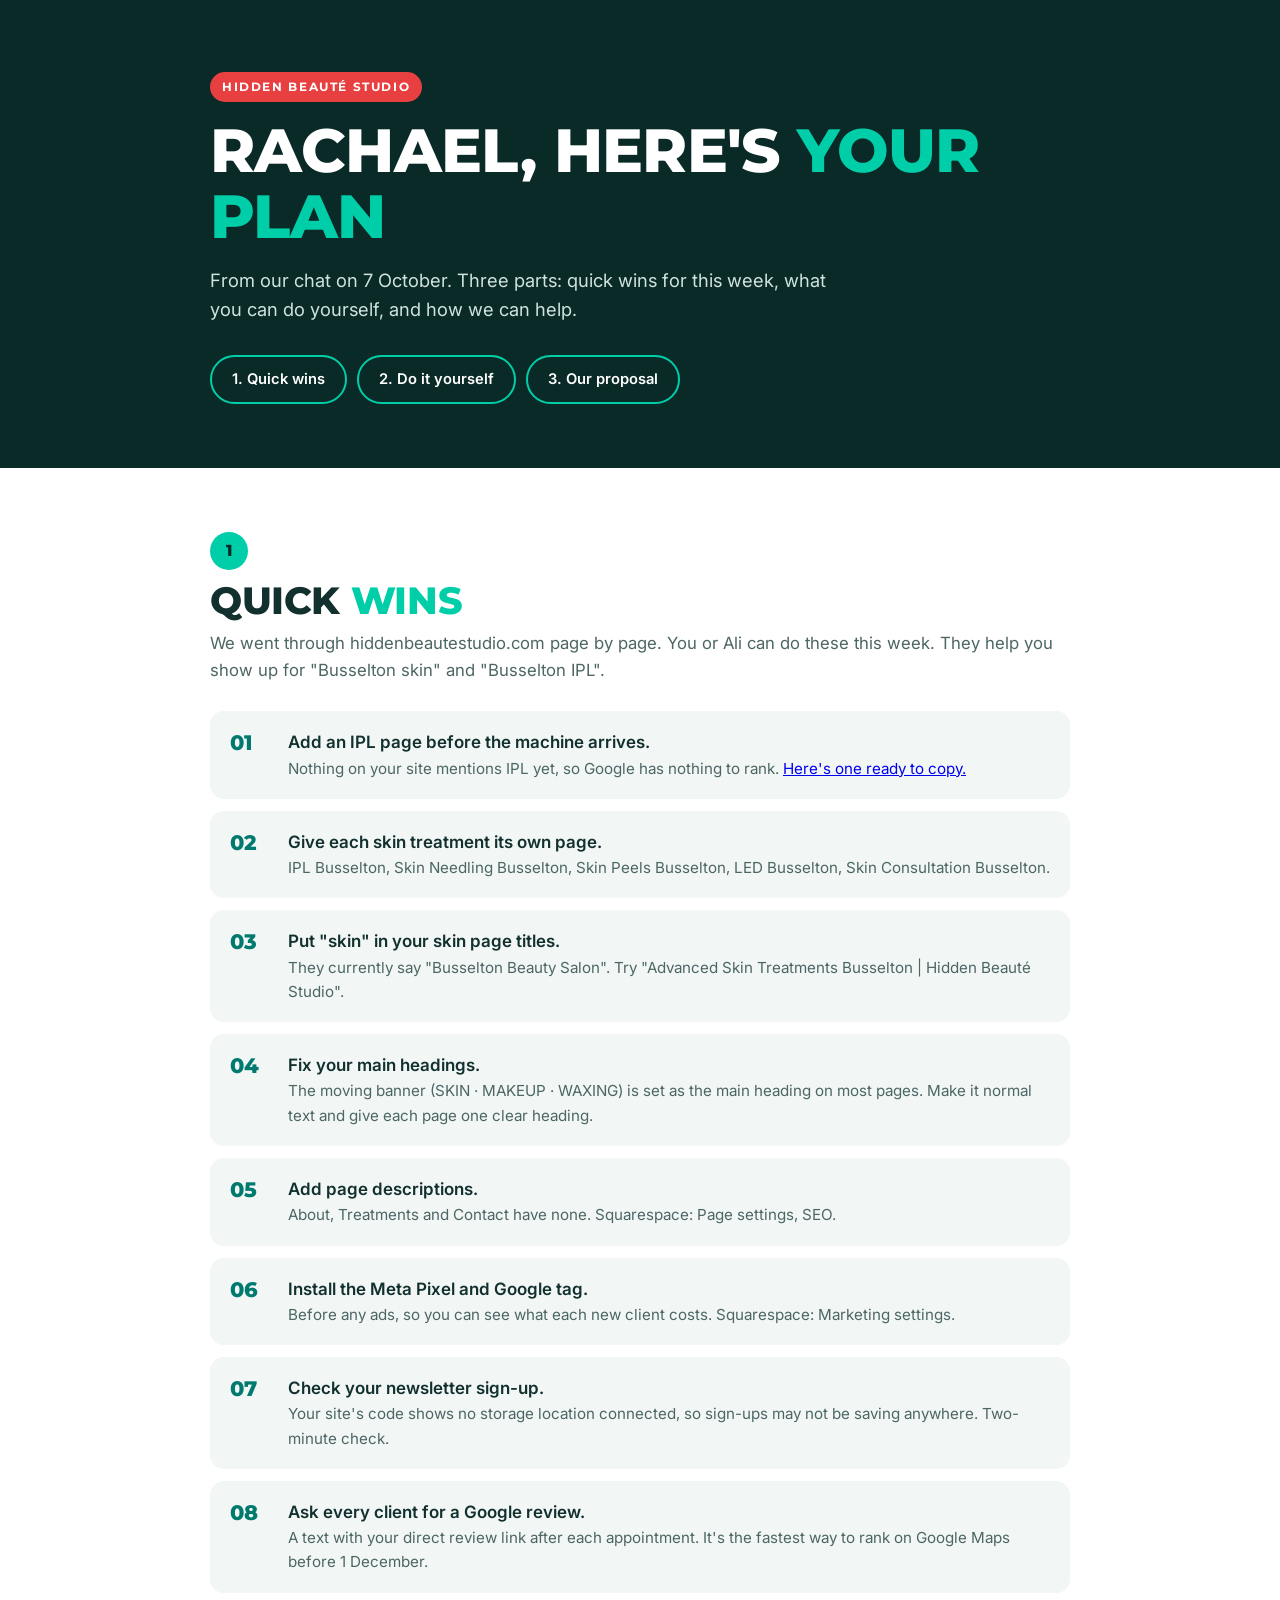
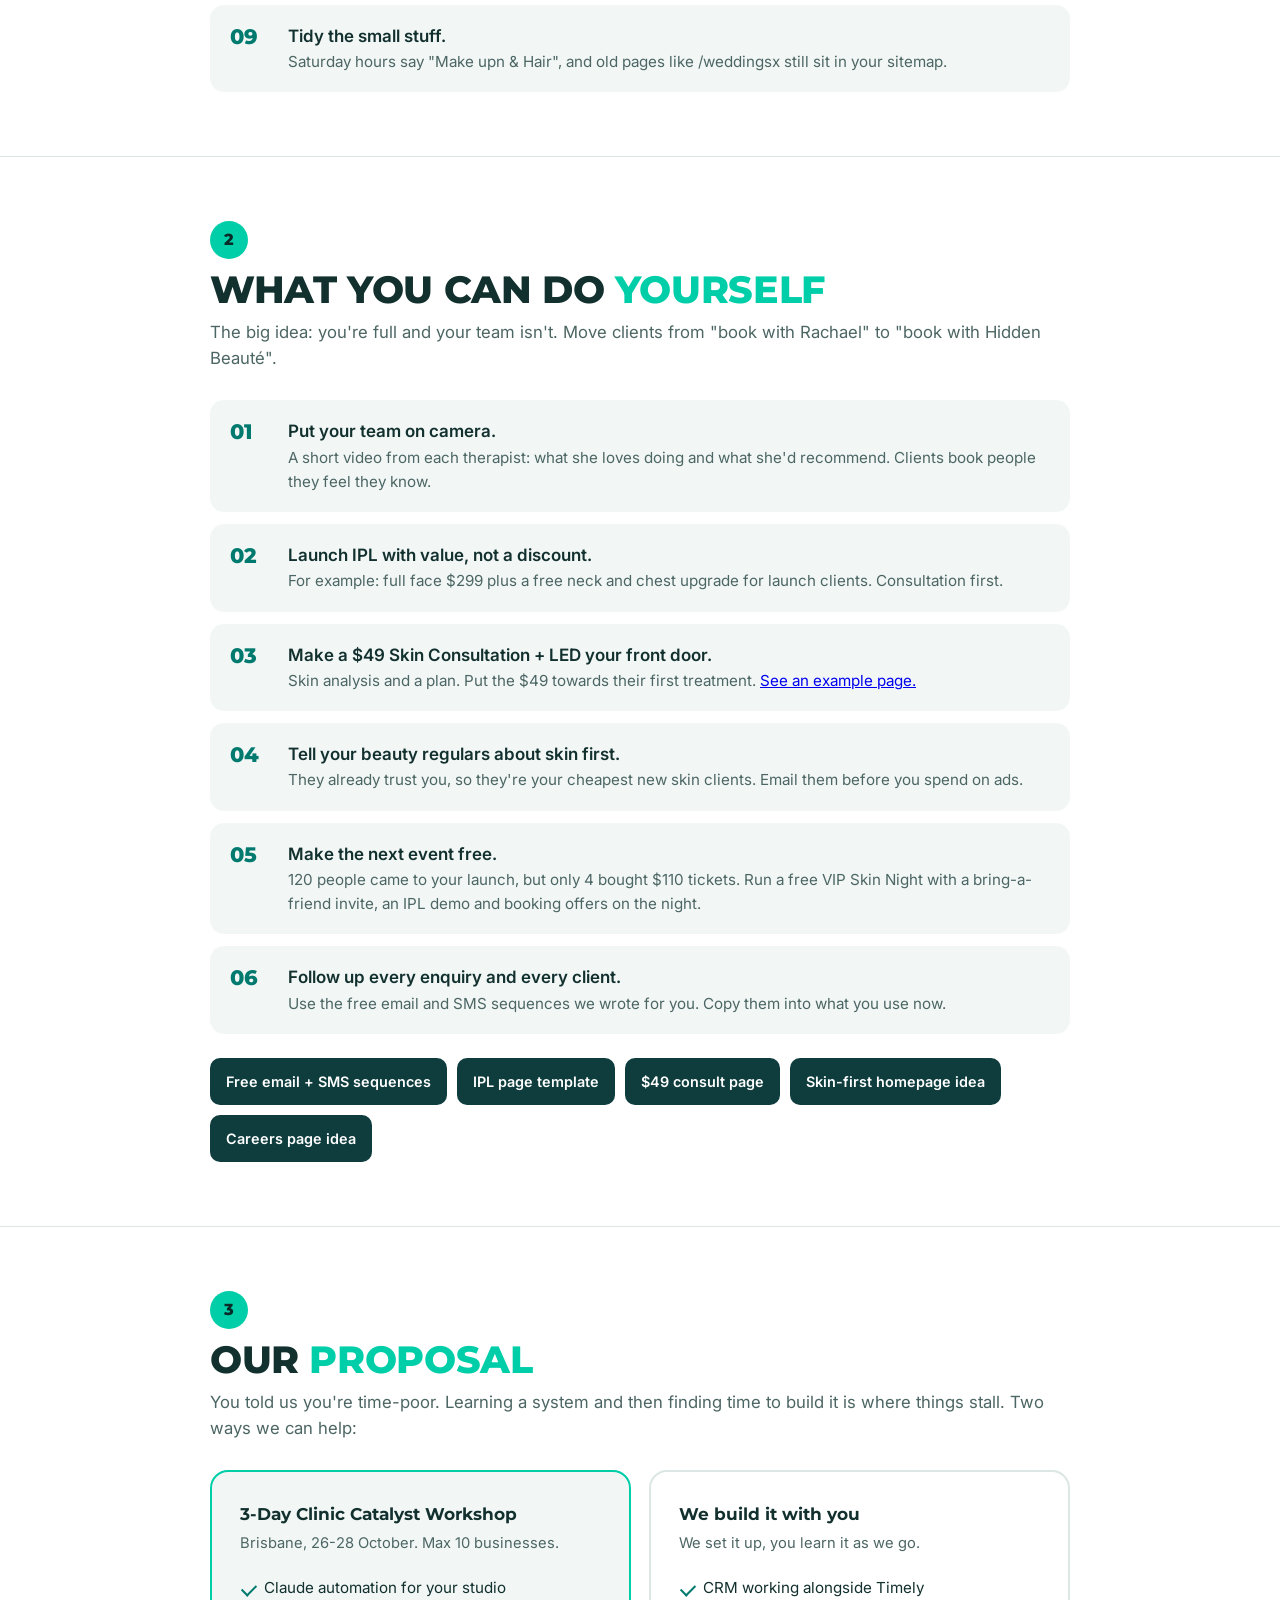
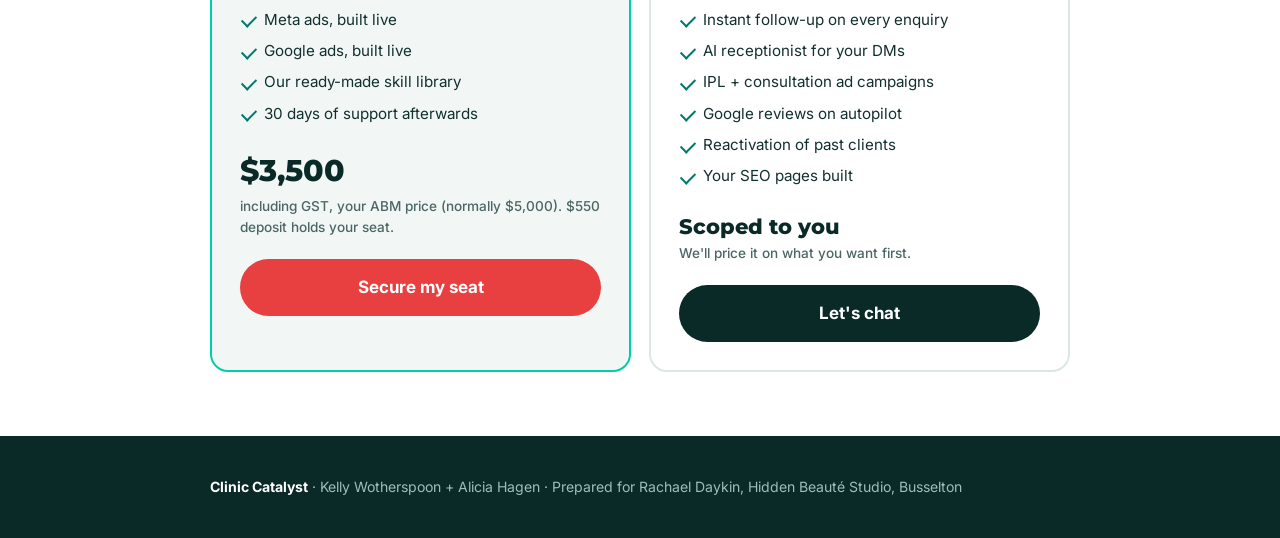
==== commit 56ec8e5e: "Rebuild plan page in Clinic Catalyst branding, short version" ====
--- a/index.html
+++ b/index.html
@@ -4,240 +4,145 @@
 <meta charset="utf-8">
 <meta name="viewport" content="width=device-width,initial-scale=1">
 <meta name="robots" content="noindex,nofollow">
-<title>Rachael's Growth Plan | Hidden Beauté Studio x Clinic Catalyst</title>
+<title>Rachael's Plan | Clinic Catalyst</title>
 <link rel="preconnect" href="https://fonts.googleapis.com">
-<link href="https://fonts.googleapis.com/css2?family=Inter:wght@400;500;600&family=Libre+Baskerville:ital@0;1&display=swap" rel="stylesheet">
-<link rel="stylesheet" href="assets/site.css">
+<link href="https://fonts.googleapis.com/css2?family=Montserrat:wght@700;800&family=Inter:wght@400;500;600&display=swap" rel="stylesheet">
+<style>
+:root{--dark:#0A2A28;--teal-bg:#0F3D3E;--teal:#00CEA9;--teal-deep:#007A6E;--red:#E84040;--ink:#12302E;--muted:#4C6664;--line:#DCE7E5;--soft:#F2F7F6;--white:#fff}
+*{box-sizing:border-box;margin:0;padding:0}
+body{font-family:'Inter',system-ui,sans-serif;color:var(--ink);background:var(--white);line-height:1.6;font-size:17px;overflow-x:hidden}
+.wrap{max-width:900px;margin:0 auto;padding:0 20px}
+h1,h2{font-family:'Montserrat',sans-serif;font-weight:800;text-transform:uppercase;line-height:1.08;letter-spacing:-.01em}
+h1{font-size:clamp(2.2rem,6vw,3.8rem);color:#fff}
+h2{font-size:clamp(1.6rem,4vw,2.4rem);margin-bottom:8px}
+h3{font-family:'Montserrat',sans-serif;font-weight:700;font-size:1.08rem;margin-bottom:4px}
+.t{color:var(--teal)}
+.tag{display:inline-block;font-family:'Montserrat',sans-serif;font-weight:700;font-size:.72rem;letter-spacing:.14em;text-transform:uppercase;padding:6px 12px;border-radius:30px;background:var(--red);color:#fff;margin-bottom:16px}
+header{background:var(--dark);color:#cfe3e0;padding:72px 0 64px}
+header p{font-size:1.15rem;max-width:620px;margin-top:16px}
+.jump{display:flex;flex-wrap:wrap;gap:10px;margin-top:30px}
+.jump a{color:#fff;text-decoration:none;border:2px solid var(--teal);border-radius:40px;padding:11px 20px;font-weight:600;font-size:.92rem}
+.jump a:hover{background:var(--teal);color:var(--dark)}
+section{padding:64px 0;border-bottom:1px solid var(--line)}
+.sub{color:var(--muted);margin-bottom:28px;font-size:1.05rem}
+.num{display:inline-flex;align-items:center;justify-content:center;width:38px;height:38px;border-radius:50%;background:var(--teal);color:var(--dark);font-family:'Montserrat',sans-serif;font-weight:800;font-size:1rem;margin-bottom:10px}
+.list{display:grid;gap:12px}
+.item{display:grid;grid-template-columns:44px 1fr;gap:14px;background:var(--soft);border-radius:14px;padding:18px 20px}
+.item b{font-weight:600}
+.item .n{font-family:'Montserrat',sans-serif;font-weight:800;color:var(--teal-deep);font-size:1.3rem;line-height:1.3}
+.item p{color:var(--muted);font-size:.95rem}
+.res{display:flex;flex-wrap:wrap;gap:10px;margin-top:24px}
+.res a{background:var(--teal-bg);color:#fff;text-decoration:none;border-radius:10px;padding:12px 16px;font-size:.9rem;font-weight:600}
+.res a:hover{background:var(--teal-deep)}
+.offers{display:grid;grid-template-columns:1fr 1fr;gap:18px;margin-top:8px}
+.offer{border:2px solid var(--line);border-radius:18px;padding:28px;display:flex;flex-direction:column}
+.offer.main{border-color:var(--teal);background:var(--soft)}
+.offer ul{list-style:none;margin:14px 0}
+.offer li{padding-left:24px;position:relative;margin:7px 0;font-size:.95rem}
+.offer li:before{content:"";position:absolute;left:2px;top:.5em;width:12px;height:7px;border-left:2px solid var(--teal-deep);border-bottom:2px solid var(--teal-deep);transform:rotate(-45deg)}
+.price{font-family:'Montserrat',sans-serif;font-weight:800;font-size:1.9rem;color:var(--dark)}
+.price small{font-family:'Inter',sans-serif;font-weight:500;font-size:.85rem;color:var(--muted);display:block}
+.btn{display:inline-block;margin-top:auto;text-align:center;background:var(--red);color:#fff;text-decoration:none;font-weight:700;padding:15px 22px;border-radius:40px}
+.btn.alt{background:var(--dark)}
+.btn:hover{opacity:.9}
+footer{background:var(--dark);color:#9fbcb8;padding:40px 0;font-size:.88rem}
+footer b{color:#fff}
+@media(max-width:700px){.offers{grid-template-columns:1fr}header{padding:52px 0 48px}section{padding:48px 0}.item{grid-template-columns:34px 1fr;padding:16px}}
+</style>
 </head>
 <body>
 
-<nav class="nav"><div class="wrap">
-  <a class="logo" href="index.html">Hidden Beauté<small>Your growth plan</small></a>
-  <ul>
-    <li><a href="#mockups">Your mockups</a></li>
-    <li><a href="#quickwins">Quick wins</a></li>
-    <li><a href="#launch">IPL launch</a></li>
-    <li><a href="#system">The system</a></li>
-    <li><a class="btn" href="#options">Next steps</a></li>
-  </ul>
-  <button class="burger" aria-label="Menu">&#9776;</button>
-</div></nav>
-
-<header class="hero" style="min-height:80vh">
-  <img class="bg" src="assets/studio-lounge.jpg" alt="Hidden Beauté Studio, Busselton">
+<header>
   <div class="wrap">
-    <span class="eyebrow fade-up" style="color:#f1dccb">Prepared for Rachael by Kelly + Alicia &middot; Clinic Catalyst</span>
-    <h1 class="fade-up d1">Build a Hidden Beauté that grows without needing more of you.</h1>
-    <p class="fade-up d2">Your plan from our chat on 7 October: what we'd do, in what order, and the mockups to show you what it looks like.</p>
-    <div class="btns fade-up d3"><a class="btn light" href="#mockups">See your mockups</a><a class="btn ghost" style="color:#fff;border-color:#fff" href="#quickwins">Start with the quick wins</a></div>
+    <span class="tag">Hidden Beauté Studio</span>
+    <h1>Rachael, here's <span class="t">your plan</span></h1>
+    <p>From our chat on 7 October. Three parts: quick wins for this week, what you can do yourself, and how we can help.</p>
+    <div class="jump"><a href="#wins">1. Quick wins</a><a href="#diy">2. Do it yourself</a><a href="#offer">3. Our proposal</a></div>
   </div>
 </header>
 
-<section>
-  <div class="wrap grid2">
-    <div class="reveal">
-      <span class="eyebrow">Where you are right now</span>
-      <h2>You're not a business that needs saving.</h2>
-      <p>You're an established, well-loved studio in a beautiful new space, heading into your next chapter. You're fully booked, your team has room to grow, and IPL and skin analysis are about to land.</p>
-      <p>The catch is that too much still runs through you. When someone leaves, you're straight back on the floor. The marketing, the follow-ups and the numbers all live in your head.</p>
-      <p>So this plan isn't about "more clients". It's about moving demand from you to your team, and building systems that hold it all together for you.</p>
-    </div>
-    <div class="card reveal">
-      <h3>What you told us</h3>
-      <table>
-        <tr><td>You</td><td>Fully booked</td></tr>
-        <tr><td>Senior therapist</td><td>75-80% booked</td></tr>
-        <tr><td>New therapist</td><td>Heading to 30-50% this busy season</td></tr>
-        <tr><td>Wedding subcontractors</td><td>50-75%</td></tr>
-        <tr><td>New clients from</td><td>Referrals + word of mouth (no paid ads yet)</td></tr>
-        <tr><td>Arriving soon</td><td>IPL + skin analysis machine</td></tr>
-        <tr><td>Heads up</td><td>A new clinic opens on your street around 1 December</td></tr>
-        <tr><td>Long game</td><td>Options to sell in 5-10 years</td></tr>
-      </table>
+<section id="wins">
+  <div class="wrap">
+    <span class="num">1</span>
+    <h2>Quick <span class="t">wins</span></h2>
+    <p class="sub">We went through hiddenbeautestudio.com page by page. You or Ali can do these this week. They help you show up for "Busselton skin" and "Busselton IPL".</p>
+    <div class="list">
+      <div class="item"><div class="n">01</div><div><b>Add an IPL page before the machine arrives.</b><p>Nothing on your site mentions IPL yet, so Google has nothing to rank. <a href="ipl.html">Here's one ready to copy.</a></p></div></div>
+      <div class="item"><div class="n">02</div><div><b>Give each skin treatment its own page.</b><p>IPL Busselton, Skin Needling Busselton, Skin Peels Busselton, LED Busselton, Skin Consultation Busselton.</p></div></div>
+      <div class="item"><div class="n">03</div><div><b>Put "skin" in your skin page titles.</b><p>They currently say "Busselton Beauty Salon". Try "Advanced Skin Treatments Busselton | Hidden Beauté Studio".</p></div></div>
+      <div class="item"><div class="n">04</div><div><b>Fix your main headings.</b><p>The moving banner (SKIN · MAKEUP · WAXING) is set as the main heading on most pages. Make it normal text and give each page one clear heading.</p></div></div>
+      <div class="item"><div class="n">05</div><div><b>Add page descriptions.</b><p>About, Treatments and Contact have none. Squarespace: Page settings, SEO.</p></div></div>
+      <div class="item"><div class="n">06</div><div><b>Install the Meta Pixel and Google tag.</b><p>Before any ads, so you can see what each new client costs. Squarespace: Marketing settings.</p></div></div>
+      <div class="item"><div class="n">07</div><div><b>Check your newsletter sign-up.</b><p>Your site's code shows no storage location connected, so sign-ups may not be saving anywhere. Two-minute check.</p></div></div>
+      <div class="item"><div class="n">08</div><div><b>Ask every client for a Google review.</b><p>A text with your direct review link after each appointment. It's the fastest way to rank on Google Maps before 1 December.</p></div></div>
+      <div class="item"><div class="n">09</div><div><b>Tidy the small stuff.</b><p>Saturday hours say "Make upn &amp; Hair", and old pages like /weddingsx still sit in your sitemap.</p></div></div>
     </div>
   </div>
 </section>
 
-<section class="bg-sand" id="mockups">
+<section id="diy">
   <div class="wrap">
-    <span class="eyebrow">Your mockups</span>
-    <h2>Click through what we built for you</h2>
-    <p class="lead" style="max-width:720px">Kelly promised you a mockup to position Hidden Beauté for skin, plus nurture sequences you can use for free. Here they are. Every page links to the others, so click around.</p>
-    <div class="grid3" style="margin-top:32px">
-      <a class="mock reveal" href="home.html"><div class="im"><img src="assets/skin-treatment.jpg" alt=""></div><div class="tx"><em>Concept homepage</em><span>Skin-first, you and your team front and centre, concern-led so clients don't need to know machine names.</span></div></a>
-      <a class="mock reveal" href="ipl.html"><div class="im"><img src="assets/led.jpg" alt=""></div><div class="tx"><em>IPL Busselton page</em><span>Built to rank for "IPL Busselton" and to answer every question before someone books. Ready for your launch.</span></div></a>
-      <a class="mock reveal" href="consult.html"><div class="im"><img src="assets/facial.jpg" alt=""></div><div class="tx"><em>$49 Skin Consultation page</em><span>Your front door: skin analysis + LED, with a 30-second skin quiz that points people to the right start.</span></div></a>
-      <a class="mock reveal" href="nurture.html"><div class="im"><img src="assets/products.jpg" alt=""></div><div class="tx"><em>5 email + SMS journeys</em><span>Free, written in your voice, ready to copy: new enquiries, IPL launch, beauty-to-skin, win-backs and reviews.</span></div></a>
-      <a class="mock reveal" href="careers.html"><div class="im"><img src="assets/team-at-work.jpg" alt=""></div><div class="tx"><em>Work With Us page</em><span>Your culture and your love of training, so the right therapists come looking for you.</span></div></a>
-      <a class="mock reveal" href="#quickwins"><div class="im"><img src="assets/studio-shelves.jpg" alt=""></div><div class="tx"><em>Your SEO quick wins</em><span>9 small fixes we found on your current website that you or Ali can do this week.</span></div></a>
+    <span class="num">2</span>
+    <h2>What you can do <span class="t">yourself</span></h2>
+    <p class="sub">The big idea: you're full and your team isn't. Move clients from "book with Rachael" to "book with Hidden Beauté".</p>
+    <div class="list">
+      <div class="item"><div class="n">01</div><div><b>Put your team on camera.</b><p>A short video from each therapist: what she loves doing and what she'd recommend. Clients book people they feel they know.</p></div></div>
+      <div class="item"><div class="n">02</div><div><b>Launch IPL with value, not a discount.</b><p>For example: full face $299 plus a free neck and chest upgrade for launch clients. Consultation first.</p></div></div>
+      <div class="item"><div class="n">03</div><div><b>Make a $49 Skin Consultation + LED your front door.</b><p>Skin analysis and a plan. Put the $49 towards their first treatment. <a href="consult.html">See an example page.</a></p></div></div>
+      <div class="item"><div class="n">04</div><div><b>Tell your beauty regulars about skin first.</b><p>They already trust you, so they're your cheapest new skin clients. Email them before you spend on ads.</p></div></div>
+      <div class="item"><div class="n">05</div><div><b>Make the next event free.</b><p>120 people came to your launch, but only 4 bought $110 tickets. Run a free VIP Skin Night with a bring-a-friend invite, an IPL demo and booking offers on the night.</p></div></div>
+      <div class="item"><div class="n">06</div><div><b>Follow up every enquiry and every client.</b><p>Use the free email and SMS sequences we wrote for you. Copy them into what you use now.</p></div></div>
+    </div>
+    <div class="res">
+      <a href="nurture.html">Free email + SMS sequences</a>
+      <a href="ipl.html">IPL page template</a>
+      <a href="consult.html">$49 consult page</a>
+      <a href="home.html">Skin-first homepage idea</a>
+      <a href="careers.html">Careers page idea</a>
     </div>
   </div>
 </section>
 
-<section>
+<section id="offer" style="border-bottom:0">
   <div class="wrap">
-    <span class="eyebrow">The big idea</span>
-    <h2>From "book with Rachael" to "book with Hidden Beauté"</h2>
-    <div class="grid2" style="align-items:start;margin-top:10px">
-      <div class="reveal">
-        <p>You're full. Your team isn't. So the fastest growth isn't more demand for you. It's moving trust onto your team.</p>
-        <p>When a client sees an opening with another therapist, we want her to think "perfect, I know her, I've seen her videos," not "I'll wait for Rachael."</p>
-        <p>That's also what a future buyer pays for: a known brand, a strong team and systems that don't depend on the owner.</p>
+    <span class="num">3</span>
+    <h2>Our <span class="t">proposal</span></h2>
+    <p class="sub">You told us you're time-poor. Learning a system and then finding time to build it is where things stall. Two ways we can help:</p>
+    <div class="offers">
+      <div class="offer main">
+        <h3>3-Day Clinic Catalyst Workshop</h3>
+        <p style="color:var(--muted);font-size:.92rem">Brisbane, 26-28 October. Max 10 businesses.</p>
+        <ul>
+          <li>Claude automation for your studio</li>
+          <li>Meta ads, built live</li>
+          <li>Google ads, built live</li>
+          <li>Our ready-made skill library</li>
+          <li>30 days of support afterwards</li>
+        </ul>
+        <div class="price">$3,500 <small>including GST, your ABM price (normally $5,000). $550 deposit holds your seat.</small></div>
+        <a class="btn" style="margin-top:20px" href="https://www.cliniccatalyst.com.au/checkout">Secure my seat</a>
       </div>
-      <div class="card reveal">
-        <h3>Content that does it</h3>
-        <ul class="tick">
-          <li>Meet your therapist, and what she loves doing most</li>
-          <li>"What I'd recommend for..." tips from each team member</li>
-          <li>Behind the scenes and training days</li>
-          <li>Client skin journeys with different therapists</li>
-          <li>Your humour. Everyone loves a silly reel, so keep them coming</li>
+      <div class="offer">
+        <h3>We build it with you</h3>
+        <p style="color:var(--muted);font-size:.92rem">We set it up, you learn it as we go.</p>
+        <ul>
+          <li>CRM working alongside Timely</li>
+          <li>Instant follow-up on every enquiry</li>
+          <li>AI receptionist for your DMs</li>
+          <li>IPL + consultation ad campaigns</li>
+          <li>Google reviews on autopilot</li>
+          <li>Reactivation of past clients</li>
+          <li>Your SEO pages built</li>
         </ul>
+        <div class="price" style="font-size:1.3rem">Scoped to you <small>We'll price it on what you want first.</small></div>
+        <a class="btn alt" style="margin-top:20px" href="mailto:mintpeachmedia@gmail.com?cc=kwotherspoon1982@gmail.com&subject=Hidden%20Beaut%C3%A9%20-%20let%27s%20chat">Let's chat</a>
       </div>
     </div>
   </div>
 </section>
 
-<section class="bg-white">
-  <div class="wrap">
-    <span class="eyebrow">Beauty salon to skin destination</span>
-    <h2>Four clear pathways instead of a long menu</h2>
-    <p class="lead" style="max-width:720px">Clients don't search for machines. They search for what's bugging them. The consultation decides the treatment.</p>
-    <div class="grid4" style="margin-top:28px">
-      <div class="card reveal"><h3>Pigmentation + sun damage</h3><p>Your IPL hero category. Sun spots, uneven tone, overall rejuvenation.</p></div>
-      <div class="card reveal"><h3>Ageing well + collagen</h3><p>Fine lines, texture, skin quality. Your Collagen Boosting Therapy ($290 / $330) already sits here.</p></div>
-      <div class="card reveal"><h3>Corrective skin</h3><p>Congestion, scarring, dullness. Peels, needling and LED in the right order.</p></div>
-      <div class="card reveal"><h3>Beauty maintenance</h3><p>Brows, lashes, waxing. Your regulars, and your cheapest path to new skin clients.</p></div>
-    </div>
-  </div>
-</section>
-
-<section class="bg-sand" id="quickwins">
-  <div class="wrap">
-    <span class="eyebrow">SEO + website quick wins</span>
-    <h2>9 things you or Ali can do this week</h2>
-    <p class="lead" style="max-width:760px">We went through your current website (hiddenbeautestudio.com) page by page. Your goal is to show up for "Busselton skin" and "Busselton IPL". These get you moving.</p>
-    <div style="margin-top:20px">
-      <div class="step reveal"><div class="n">1</div><div><h3>Build a dedicated IPL page before launch</h3><p>Nothing on the site mentions IPL yet. Google needs a page to rank. The <a href="ipl.html">IPL mockup</a> is ready to copy, including the FAQ section Google and AI search love.</p></div></div>
-      <div class="step reveal"><div class="n">2</div><div><h3>Give each skin treatment its own page</h3><p>Right now collagen boosting and the herbal resurfacing facial share one "Advanced Skin Treatments" page. Split them out: IPL Busselton, Skin Needling Busselton, Skin Peels Busselton, LED Light Therapy Busselton, Skin Consultation Busselton.</p></div></div>
-      <div class="step reveal"><div class="n">3</div><div><h3>Put "skin" in your skin page titles</h3><p>Your skin pages are titled "Busselton Beauty Salon". Try "Advanced Skin Treatments Busselton | Hidden Beauté Studio" so Google connects you with skin searches.</p></div></div>
-      <div class="step reveal"><div class="n">4</div><div><h3>Fix your main page headings</h3><p>The moving banner (SKIN &middot; MAKEUP &middot; WAXING) is set as a main heading on most pages, so that's the first thing Google reads. Set the banner to normal text and give each page one clear heading, like "Skin treatments in Busselton".</p></div></div>
-      <div class="step reveal"><div class="n">5</div><div><h3>Add page descriptions</h3><p>Your About, Treatments and Contact pages have no description, so Google writes its own. In Squarespace: page settings, SEO, add a one-line description with "Busselton".</p></div></div>
-      <div class="step reveal"><div class="n">6</div><div><h3>Install the Meta Pixel and Google tag</h3><p>Do this before any ads run, so we can see who visits, who enquires and what each new client costs. Squarespace has a built-in spot for both under Marketing.</p></div></div>
-      <div class="step reveal"><div class="n">7</div><div><h3>Connect your newsletter sign-up</h3><p>Squarespace's code shows the sign-up box on your site has no storage location set. That can mean sign-ups aren't being saved anywhere. Worth a two-minute check in the block settings.</p></div></div>
-      <div class="step reveal"><div class="n">8</div><div><h3>Add your business details to Google's language</h3><p>The site has no "local business" markup (name, address, hours, services in a format search engines read). We've included it in the IPL mockup's code for Ali to copy.</p></div></div>
-      <div class="step reveal"><div class="n">9</div><div><h3>Tidy the little things</h3><p>Saturday hours on the contact page say "Make upn &amp; Hair". Your sitemap also still lists old pages like /weddingsx and /contact-hidden-beaute-studio, and Collaborations lives at /team-2-2-1. Small things, but they all add up.</p></div></div>
-    </div>
-  </div>
-</section>
-
-<section id="launch">
-  <div class="wrap">
-    <span class="eyebrow">Your next acquisition campaign</span>
-    <h2>The IPL launch, before 1 December</h2>
-    <div class="grid2" style="align-items:start">
-      <div class="reveal">
-        <p>IPL arriving gives you the perfect reason to get in front of new people, before a new clinic opens on your street. But we wouldn't position Hidden Beauté as the cheap option. Local IPL pricing sits anywhere from $99 to $349, and you're the established, high-standard studio.</p>
-        <p>So instead of discounting, add value:</p>
-        <div class="card" style="margin-top:16px"><h3>Launch offer (our suggestion)</h3><p>Full face IPL $299, plus a complimentary neck + décolletage upgrade. Limited launch spots, consultation first.</p></div>
-        <div class="card" style="margin-top:16px"><h3>Front door offer</h3><p>$49 Advanced Skin Consultation + LED. The aim isn't the $49. It's a qualified skin client who leaves with a plan.</p></div>
-      </div>
-      <div class="reveal">
-        <h3>Suggested timing</h3>
-        <div class="step"><div class="n">Oct</div><div><p>Quick wins 1-9. Pixel on. IPL page live. Waitlist open. Email your beauty regulars (<a href="nurture.html#c">sequence 3</a>).</p></div></div>
-        <div class="step"><div class="n">Early Nov</div><div><p>IPL arrives. Film the team doing demos and "what it feels like" videos. Waitlist gets first access (<a href="nurture.html#b">sequence 2</a>).</p></div></div>
-        <div class="step"><div class="n">Nov</div><div><p>Meta ads: educational videos first, then the $49 consult and IPL offers to people who watched. Google ads on "IPL Busselton" searches.</p></div></div>
-        <div class="step"><div class="n">Before 1 Dec</div><div><p>Hidden Beauté Skin Night (below), and your Google reviews system running hard.</p></div></div>
-      </div>
-    </div>
-  </div>
-</section>
-
-<section class="bg-choc">
-  <div class="wrap grid2">
-    <div class="reveal">
-      <span class="eyebrow">Change the event model</span>
-      <h2>Hidden Beauté Skin Night</h2>
-      <p>120 people came to your launch. Four bought tickets to the birthday event. That tells us people love your events, and the $110 ticket was the barrier.</p>
-      <p>Next time, invite your VIPs free (a ticket "valued at $49") and ask them to bring a friend. Skin education, an IPL demo, skin analysis, mini LED, meet the team, and booking incentives on the night.</p>
-      <p>The goal isn't ticket money. It's new clients, referrals and treatment plans. Brief the team early so they're talking about it too.</p>
-    </div>
-    <div class="round reveal" style="aspect-ratio:4/3"><img src="assets/studio-shelves.jpg" alt="Hidden Beauté Studio retail and event space"></div>
-  </div>
-</section>
-
-<section id="system">
-  <div class="wrap">
-    <span class="eyebrow">The system behind it</span>
-    <h2>So none of this relies on you remembering</h2>
-    <p class="lead" style="max-width:760px">Timely keeps doing what it does well: bookings. A CRM sits alongside it to run the marketing journey, so every enquiry gets followed up, every client gets rebooked, and you can see what's working.</p>
-    <div class="flow" style="margin:28px 0">
-      <span>Meta + Google + SEO + Social</span><i>&rarr;</i><span>Website + lead forms</span><i>&rarr;</i><span>CRM</span><i>&rarr;</i><span>Instant SMS + email</span><i>&rarr;</i><span>Consultation</span><i>&rarr;</i><span>Treatment plan</span><i>&rarr;</i><span>Rebook</span><i>&rarr;</i><span>Review + referral</span><i>&rarr;</i><span>Reactivation</span>
-    </div>
-    <div class="grid3">
-      <div class="card reveal"><h3>Custom AI receptionist</h3><p>Trained on your services, prices, hours, IPL, weddings and policies. It answers Instagram and Facebook enquiries day and night, sends your Timely link, and hands over to the team when it should.</p></div>
-      <div class="card reveal"><h3>Google reviews on autopilot</h3><p>Every appointment triggers a friendly review request with your direct Google link. Reviews lift your Maps ranking, your website and your ads, and they're a moat a new clinic can't copy quickly.</p></div>
-      <div class="card reveal"><h3>Wedding automation</h3><p>Your Diary of the Bride forms are a great start. A CRM can carry it from enquiry to deposit, timeline, reminders, review and anniversary offers.</p></div>
-      <div class="card reveal"><h3>Database reactivation</h3><p>Beauty clients who've never tried skin, clients quiet for 3-6 or 12+ months, past needling and pigmentation clients. They already trust you, so they're cheaper than strangers.</p></div>
-      <div class="card reveal"><h3>A one-screen dashboard</h3><p>Revenue, new clients by source, team utilisation, rebooking rate, consult-to-plan conversion and cost per new client. Decisions from data, not "it felt busy".</p></div>
-      <div class="card reveal"><h3>Content system</h3><p>Educate 35% &middot; Connect 30% &middot; Prove 20% &middot; Promote 15%. A simple way for the team to capture raw clips so you're not creating everything yourself.</p></div>
-    </div>
-  </div>
-</section>
-
-<section class="bg-sand">
-  <div class="wrap grid2">
-    <div class="reveal">
-      <span class="eyebrow">About the new clinic</span>
-      <h2>Don't race them to the bottom.</h2>
-      <p>Keep an eye on their pricing, absolutely. But don't drop yours. Double down on what a newcomer can't copy: ten years of client relationships, your team's training, reviews, community, your database, and consistent follow-up.</p>
-      <p>And on renting a room for injectables: only if it fits the brand and the numbers. Don't add services out of fear.</p>
-    </div>
-    <div class="reveal">
-      <span class="eyebrow">Hiring is marketing too</span>
-      <h2>Attract your next great therapist</h2>
-      <p>Getting you off the floor depends on great people. Your love of training is your employer brand, so the <a href="careers.html">Work With Us page</a> puts it front and centre, with video of your team and culture.</p>
-    </div>
-  </div>
-</section>
-
-<section id="options">
-  <div class="wrap">
-    <div class="narrow" style="text-align:center;padding:0">
-      <span class="eyebrow">Two ways forward</span>
-      <h2>Do it yourself with us, or have us build it with you</h2>
-      <p class="lead">Everything above you can start on yourself. If you'd like a hand, here's how we can help.</p>
-    </div>
-    <div class="grid2" style="margin-top:36px;align-items:stretch">
-      <div class="card reveal" style="display:flex;flex-direction:column">
-        <span class="eyebrow">Option 1</span>
-        <h3>The 3-Day Clinic Catalyst Workshop</h3>
-        <p>Brisbane, 26-28 October. Max 10 businesses. Understand the whole growth system (attract, capture, convert, nurture, rebook, retain, reactivate, refer), then build it in the room across three days: Claude automation, Meta ads and Google ads, with live builds and a ready-made skill library. Includes 30 days of support afterwards.</p>
-        <p style="margin-top:12px"><em>$3,500 including GST at your ABM price (normally $5,000). A $550 deposit secures your seat and comes off the total.</em></p>
-        <div class="btns" style="margin-top:auto;padding-top:20px"><a class="btn" href="https://www.cliniccatalyst.com.au/checkout">Secure my seat</a></div>
-      </div>
-      <div class="card reveal" style="display:flex;flex-direction:column">
-        <span class="eyebrow">Option 2</span>
-        <h3>Built with you</h3>
-        <p>You told us you're time-poor, and that learning a system and then finding time to build it is where things stall. So we build it alongside you: CRM, AI receptionist, lead follow-up, IPL and consultation funnels, Meta and Google ads, review automation, reactivation, tracking and your SEO pages. You learn it as we go, so you understand what's running.</p>
-        <p style="margin-top:12px"><em>Scoped to what you want first. Let's talk it through.</em></p>
-        <div class="btns" style="margin-top:auto;padding-top:20px"><a class="btn ghost" href="mailto:mintpeachmedia@gmail.com?cc=kwotherspoon1982@gmail.com&subject=Hidden%20Beaut%C3%A9%20-%20built%20with%20you">Let's chat</a></div>
-      </div>
-    </div>
-  </div>
-</section>
-
-<section class="bg-choc">
-  <div class="narrow" style="text-align:center">
-    <h2>The goal isn't just to grow Hidden Beauté.</h2>
-    <p class="lead" style="color:#f1e4d6">It's to build a business that grows without needing more of you, and one day runs without you. We can't wait to help you get there.</p>
-    <p style="font-family:var(--serif);font-style:italic;margin-top:18px;color:#fff">Kelly + Alicia x</p>
-  </div>
-</section>
-
 <footer>
-  <div class="wrap small">Prepared for Hidden Beauté Studio by Clinic Catalyst (Kelly Wotherspoon + Alicia Hagen). Mockups are concepts, not your live website. Prices on mockup pages are suggestions for you to decide.</div>
+  <div class="wrap"><b>Clinic Catalyst</b> &middot; Kelly Wotherspoon + Alicia Hagen &middot; Prepared for Rachael Daykin, Hidden Beauté Studio, Busselton</div>
 </footer>
-<script src="assets/site.js"></script>
 </body>
 </html>
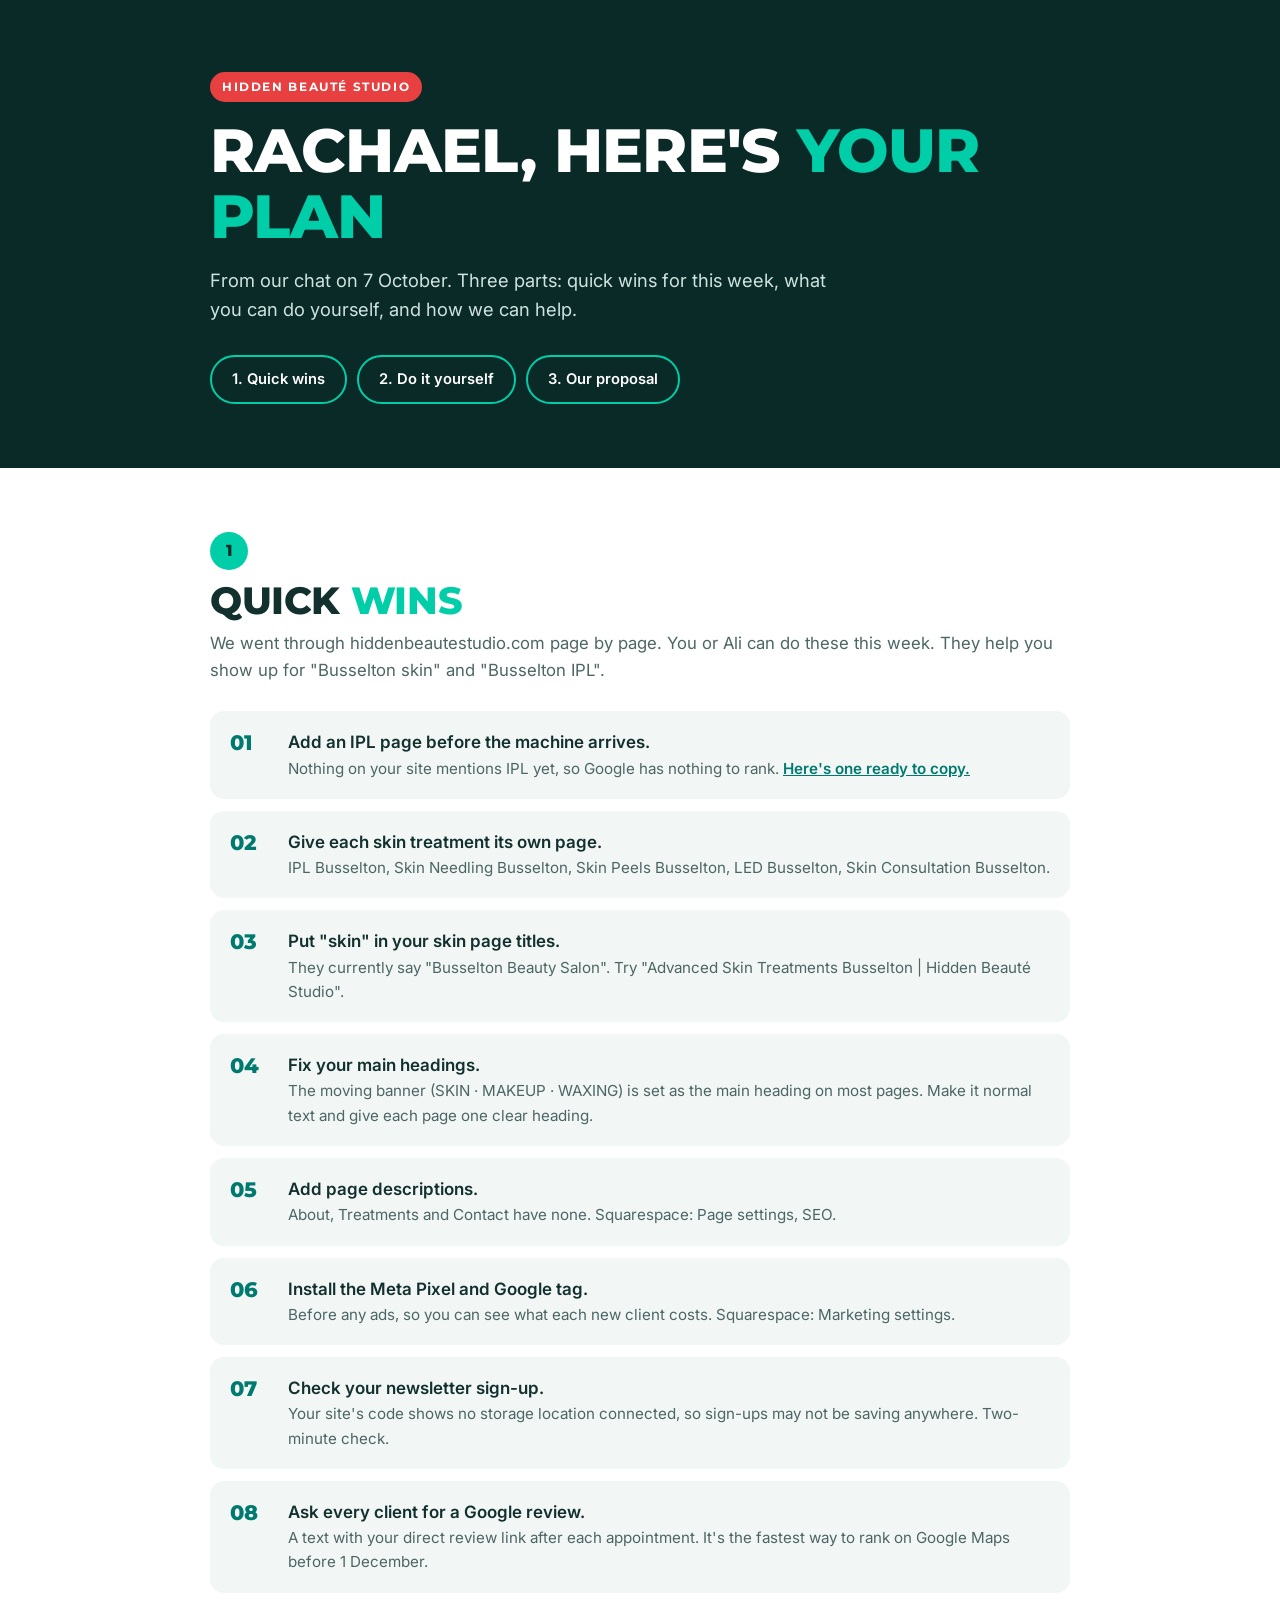
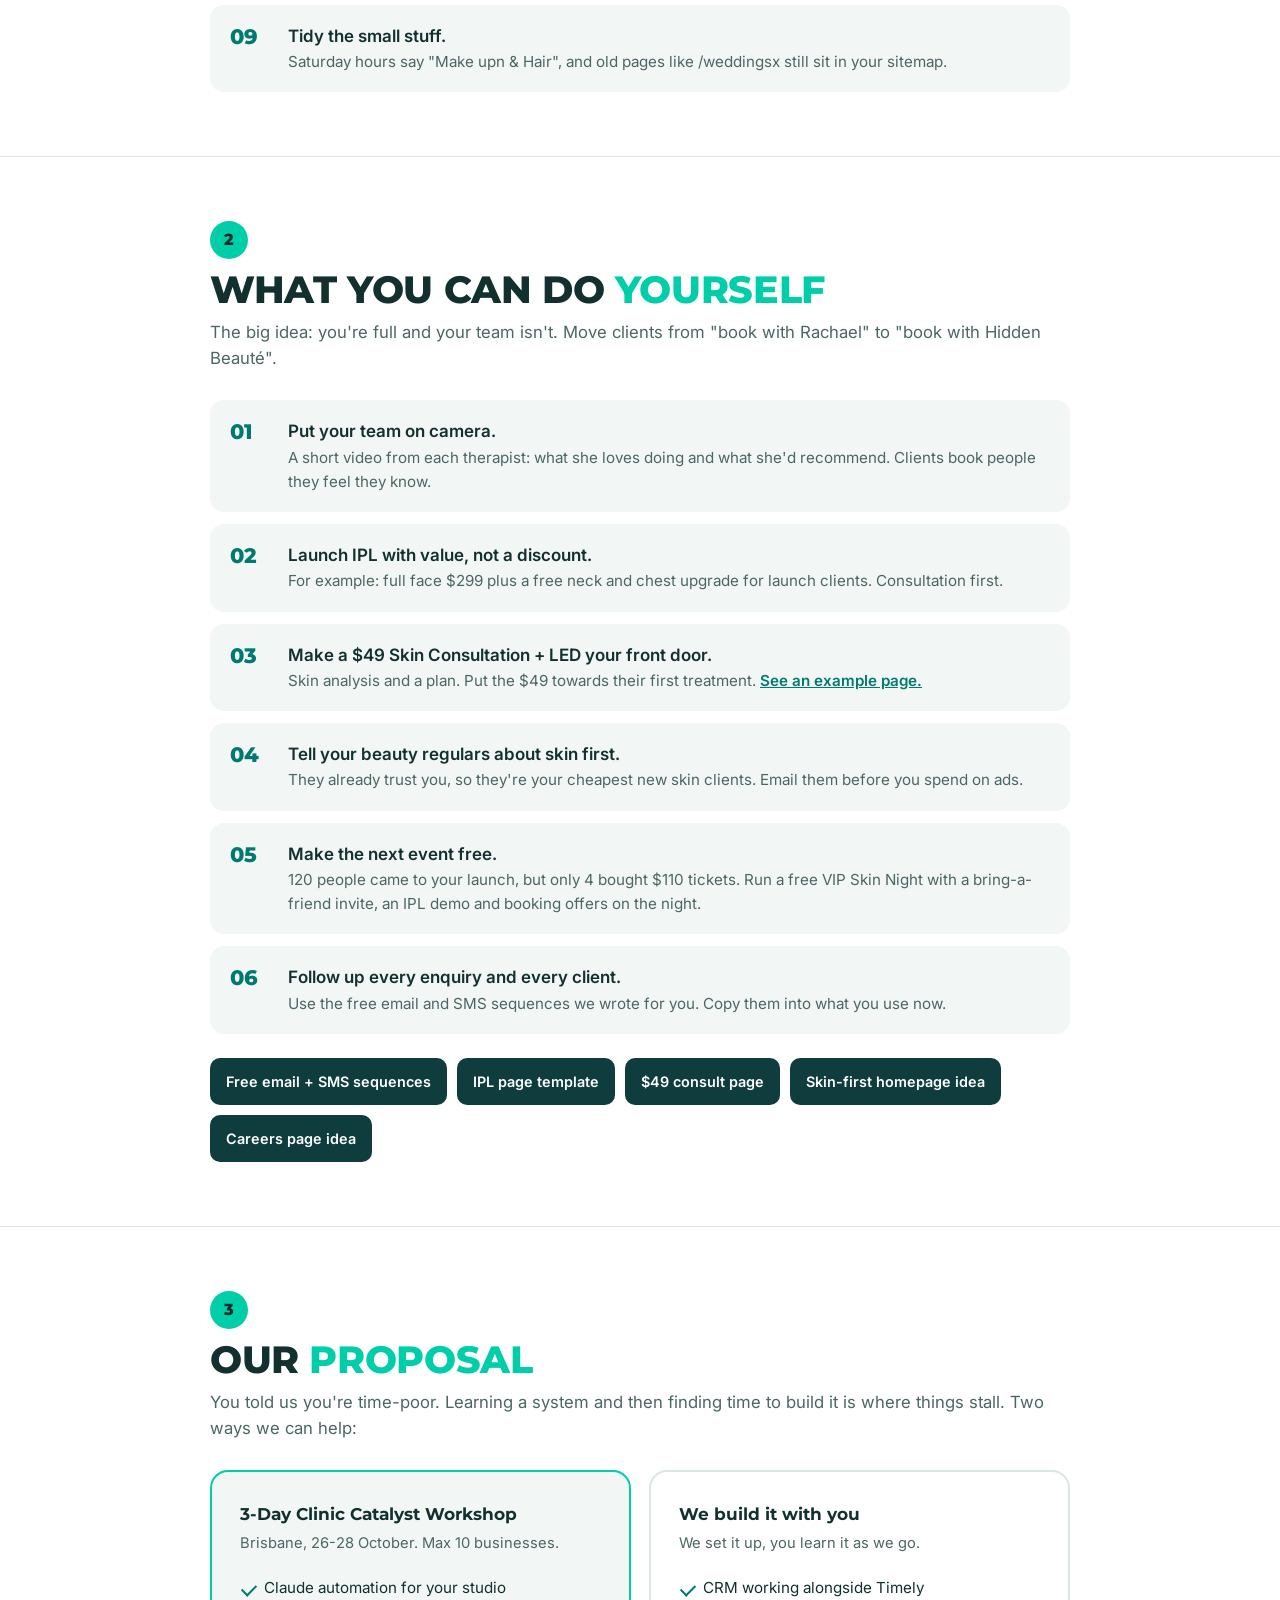
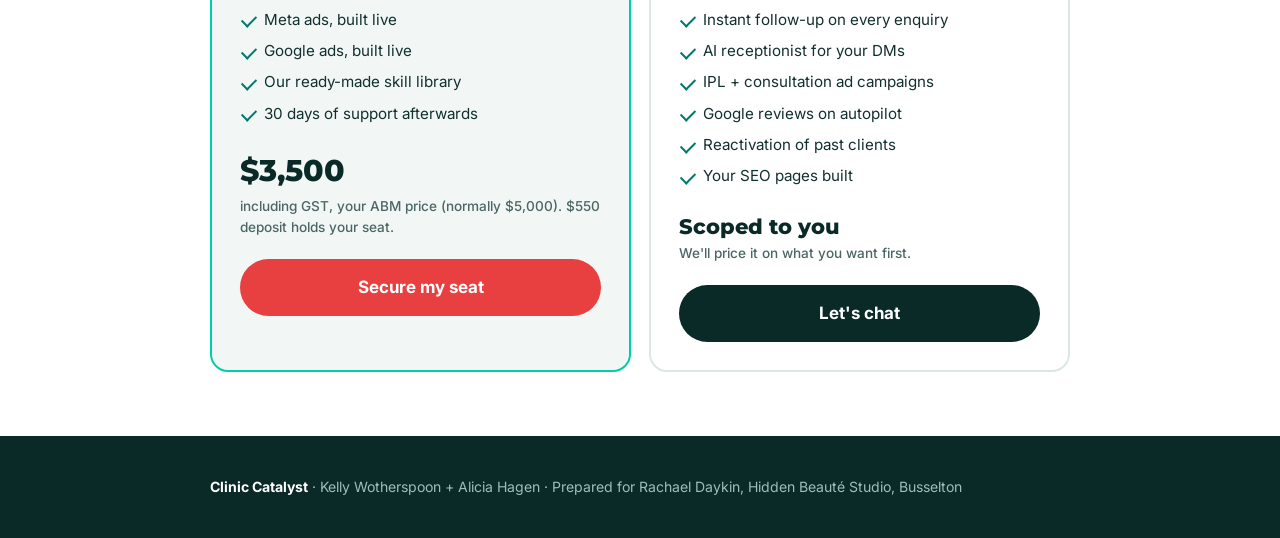
==== commit 2015ea3c: "Teal links" ====
--- a/index.html
+++ b/index.html
@@ -31,6 +31,7 @@
 .item b{font-weight:600}
 .item .n{font-family:'Montserrat',sans-serif;font-weight:800;color:var(--teal-deep);font-size:1.3rem;line-height:1.3}
 .item p{color:var(--muted);font-size:.95rem}
+.item a{color:var(--teal-deep);font-weight:600}
 .res{display:flex;flex-wrap:wrap;gap:10px;margin-top:24px}
 .res a{background:var(--teal-bg);color:#fff;text-decoration:none;border-radius:10px;padding:12px 16px;font-size:.9rem;font-weight:600}
 .res a:hover{background:var(--teal-deep)}
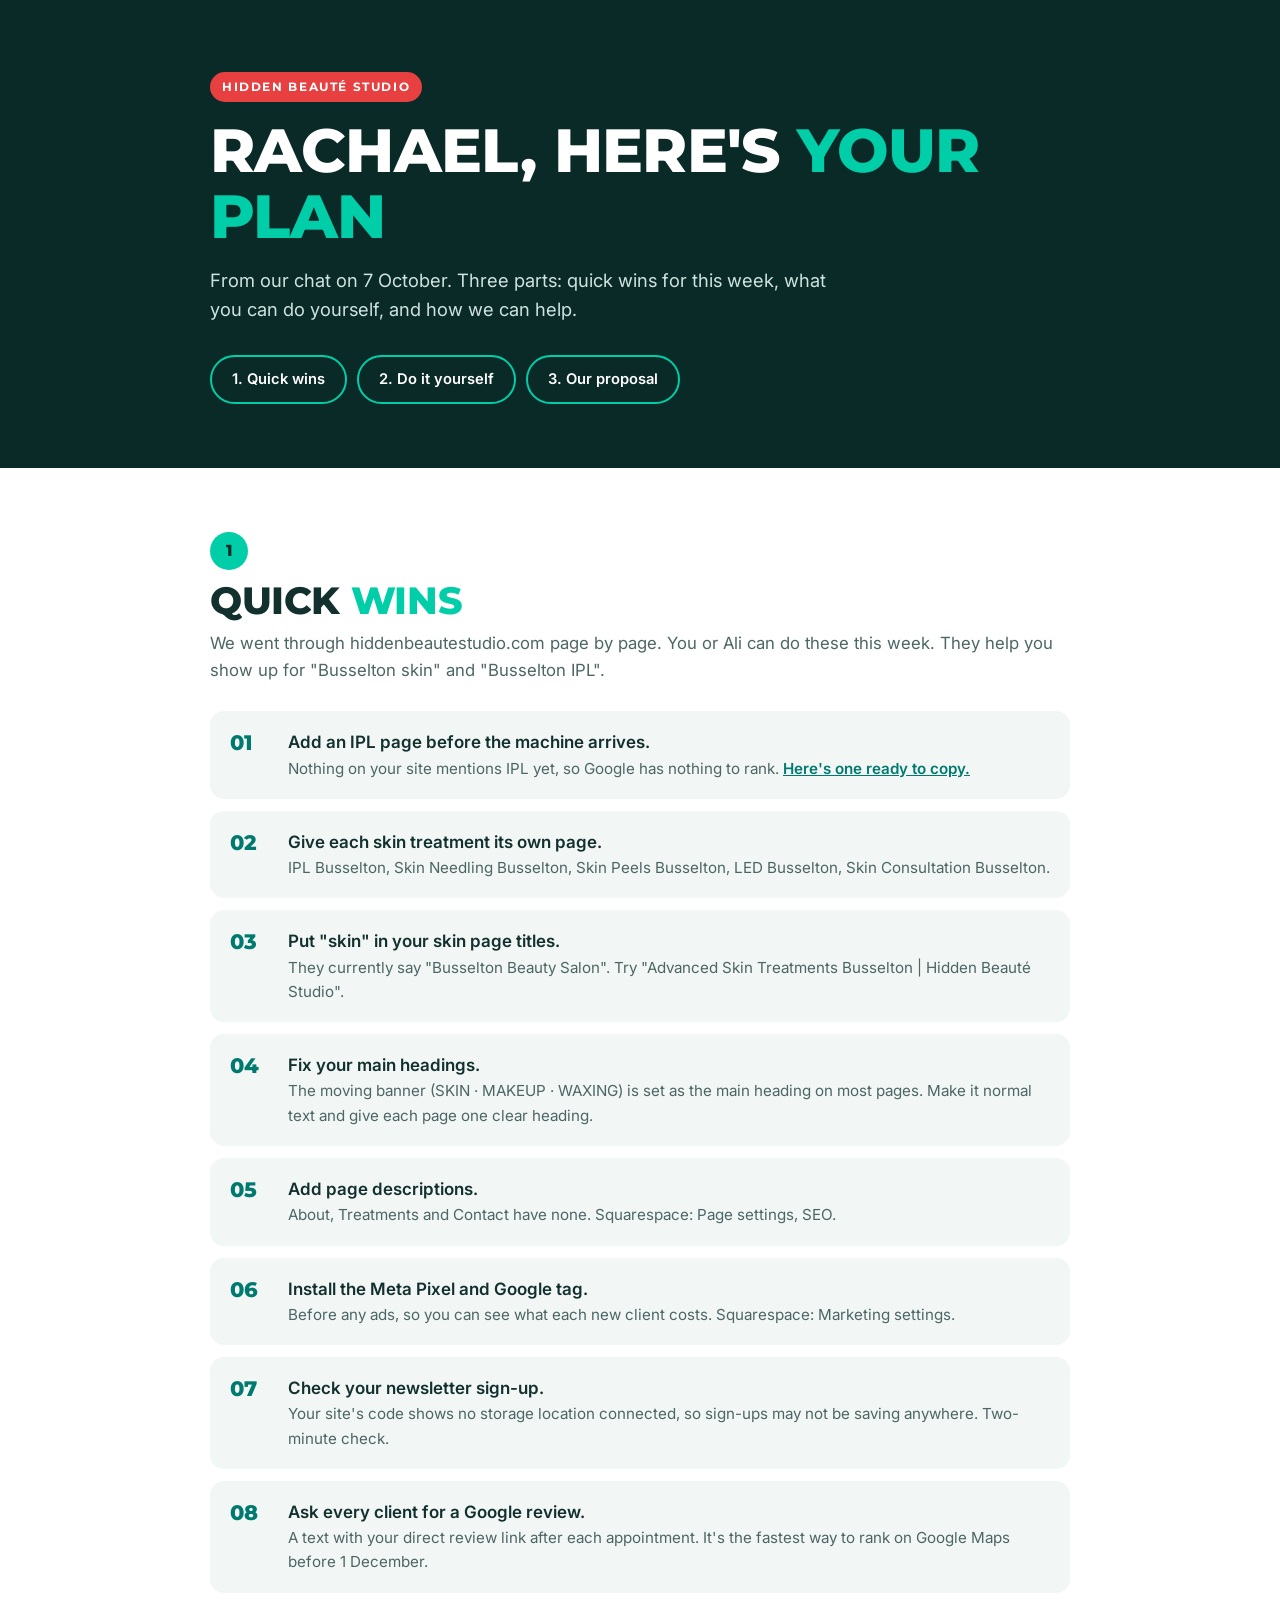
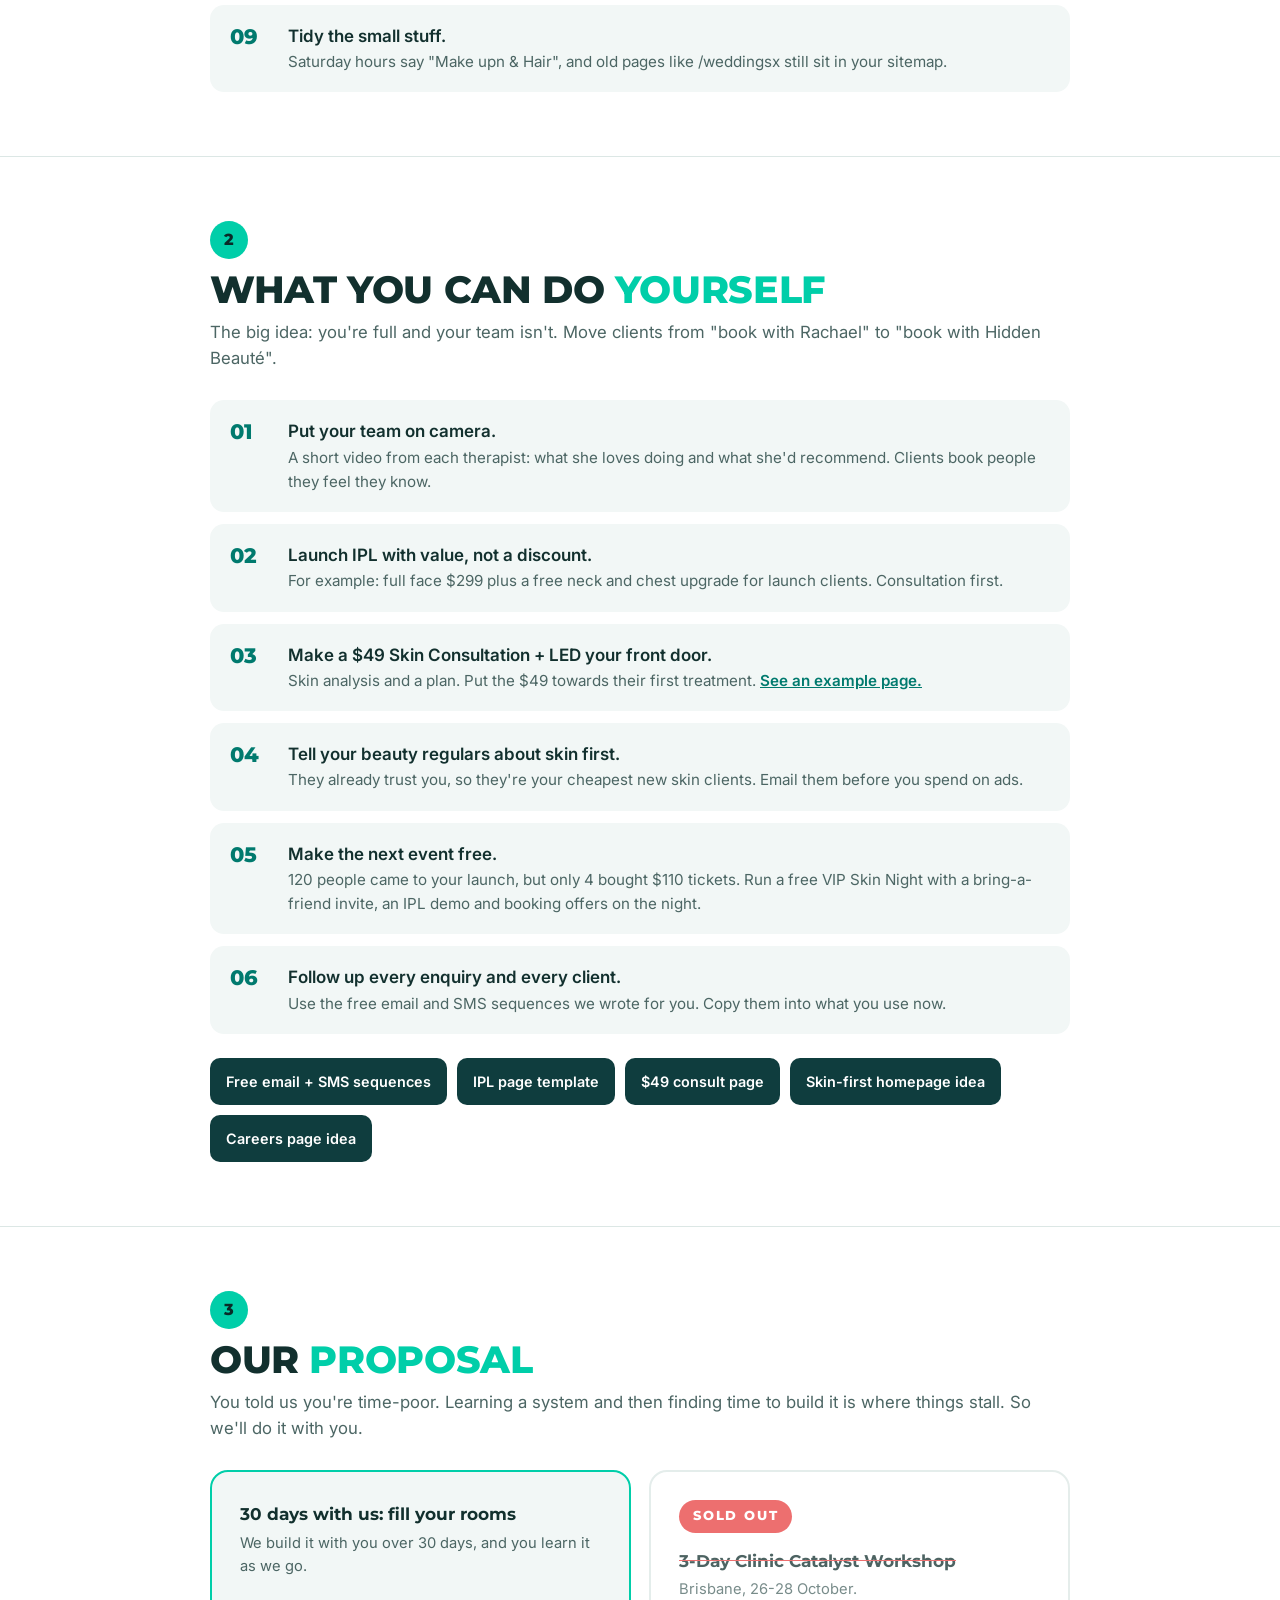
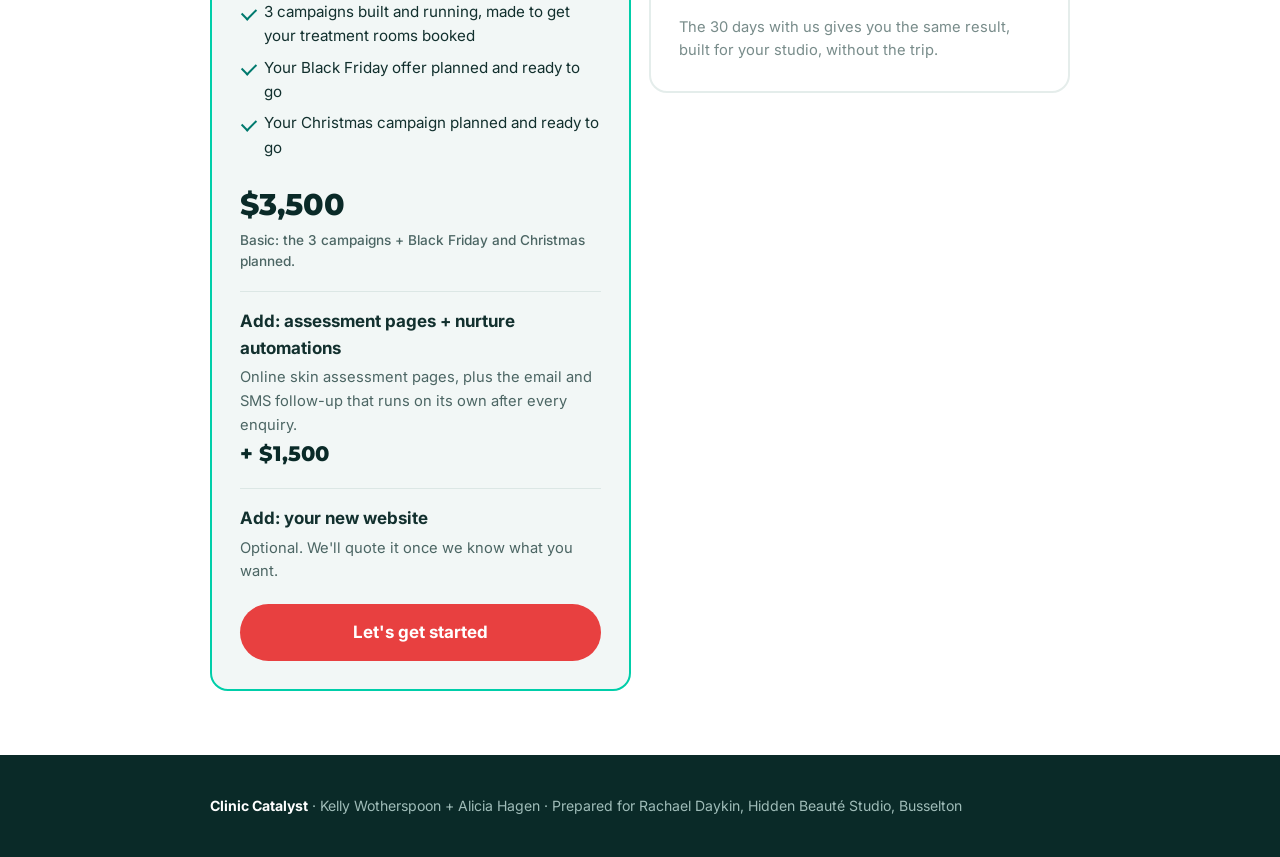
==== commit 2a067bfb: "Workshop sold out, 30-day offer Co-Authored-By: Claude Opus 5.5 <noreply@anthropic.com>" ====
--- a/index.html
+++ b/index.html
@@ -46,6 +46,11 @@
 .btn{display:inline-block;margin-top:auto;text-align:center;background:var(--red);color:#fff;text-decoration:none;font-weight:700;padding:15px 22px;border-radius:40px}
 .btn.alt{background:var(--dark)}
 .btn:hover{opacity:.9}
+.addon{border-top:1px solid var(--line);margin-top:18px;padding-top:16px}
+.addon p{color:var(--muted);font-size:.92rem;margin-top:4px}
+.offer.soldout{opacity:.75;align-self:start}
+.offer.soldout h3{text-decoration:line-through;text-decoration-color:var(--red)}
+.so-tag{align-self:flex-start;font-family:'Montserrat',sans-serif;font-weight:800;font-size:.8rem;letter-spacing:.14em;text-transform:uppercase;background:var(--red);color:#fff;padding:6px 14px;border-radius:30px;margin-bottom:14px}
 footer{background:var(--dark);color:#9fbcb8;padding:40px 0;font-size:.88rem}
 footer b{color:#fff}
 @media(max-width:700px){.offers{grid-template-columns:1fr}header{padding:52px 0 48px}section{padding:48px 0}.item{grid-template-columns:34px 1fr;padding:16px}}
@@ -108,35 +113,33 @@
   <div class="wrap">
     <span class="num">3</span>
     <h2>Our <span class="t">proposal</span></h2>
-    <p class="sub">You told us you're time-poor. Learning a system and then finding time to build it is where things stall. Two ways we can help:</p>
+    <p class="sub">You told us you're time-poor. Learning a system and then finding time to build it is where things stall. So we'll do it with you.</p>
     <div class="offers">
       <div class="offer main">
+        <h3>30 days with us: fill your rooms</h3>
+        <p style="color:var(--muted);font-size:.92rem">We build it with you over 30 days, and you learn it as we go.</p>
+        <ul>
+          <li>3 campaigns built and running, made to get your treatment rooms booked</li>
+          <li>Your Black Friday offer planned and ready to go</li>
+          <li>Your Christmas campaign planned and ready to go</li>
+        </ul>
+        <div class="price">$3,500 <small>Basic: the 3 campaigns + Black Friday and Christmas planned.</small></div>
+        <div class="addon">
+          <b>Add: assessment pages + nurture automations</b>
+          <p>Online skin assessment pages, plus the email and SMS follow-up that runs on its own after every enquiry.</p>
+          <div class="price" style="font-size:1.3rem">+ $1,500</div>
+        </div>
+        <div class="addon">
+          <b>Add: your new website</b>
+          <p>Optional. We'll quote it once we know what you want.</p>
+        </div>
+        <a class="btn" style="margin-top:20px" href="mailto:mintpeachmedia@gmail.com?cc=kwotherspoon1982@gmail.com&subject=Hidden%20Beaut%C3%A9%20-%2030%20days">Let's get started</a>
+      </div>
+      <div class="offer soldout">
+        <span class="so-tag">Sold out</span>
         <h3>3-Day Clinic Catalyst Workshop</h3>
-        <p style="color:var(--muted);font-size:.92rem">Brisbane, 26-28 October. Max 10 businesses.</p>
-        <ul>
-          <li>Claude automation for your studio</li>
-          <li>Meta ads, built live</li>
-          <li>Google ads, built live</li>
-          <li>Our ready-made skill library</li>
-          <li>30 days of support afterwards</li>
-        </ul>
-        <div class="price">$3,500 <small>including GST, your ABM price (normally $5,000). $550 deposit holds your seat.</small></div>
-        <a class="btn" style="margin-top:20px" href="https://www.cliniccatalyst.com.au/checkout">Secure my seat</a>
-      </div>
-      <div class="offer">
-        <h3>We build it with you</h3>
-        <p style="color:var(--muted);font-size:.92rem">We set it up, you learn it as we go.</p>
-        <ul>
-          <li>CRM working alongside Timely</li>
-          <li>Instant follow-up on every enquiry</li>
-          <li>AI receptionist for your DMs</li>
-          <li>IPL + consultation ad campaigns</li>
-          <li>Google reviews on autopilot</li>
-          <li>Reactivation of past clients</li>
-          <li>Your SEO pages built</li>
-        </ul>
-        <div class="price" style="font-size:1.3rem">Scoped to you <small>We'll price it on what you want first.</small></div>
-        <a class="btn alt" style="margin-top:20px" href="mailto:mintpeachmedia@gmail.com?cc=kwotherspoon1982@gmail.com&subject=Hidden%20Beaut%C3%A9%20-%20let%27s%20chat">Let's chat</a>
+        <p style="color:var(--muted);font-size:.92rem">Brisbane, 26-28 October.</p>
+        <p style="color:var(--muted);font-size:.92rem;margin-top:14px">The 30 days with us gives you the same result, built for your studio, without the trip.</p>
       </div>
     </div>
   </div>
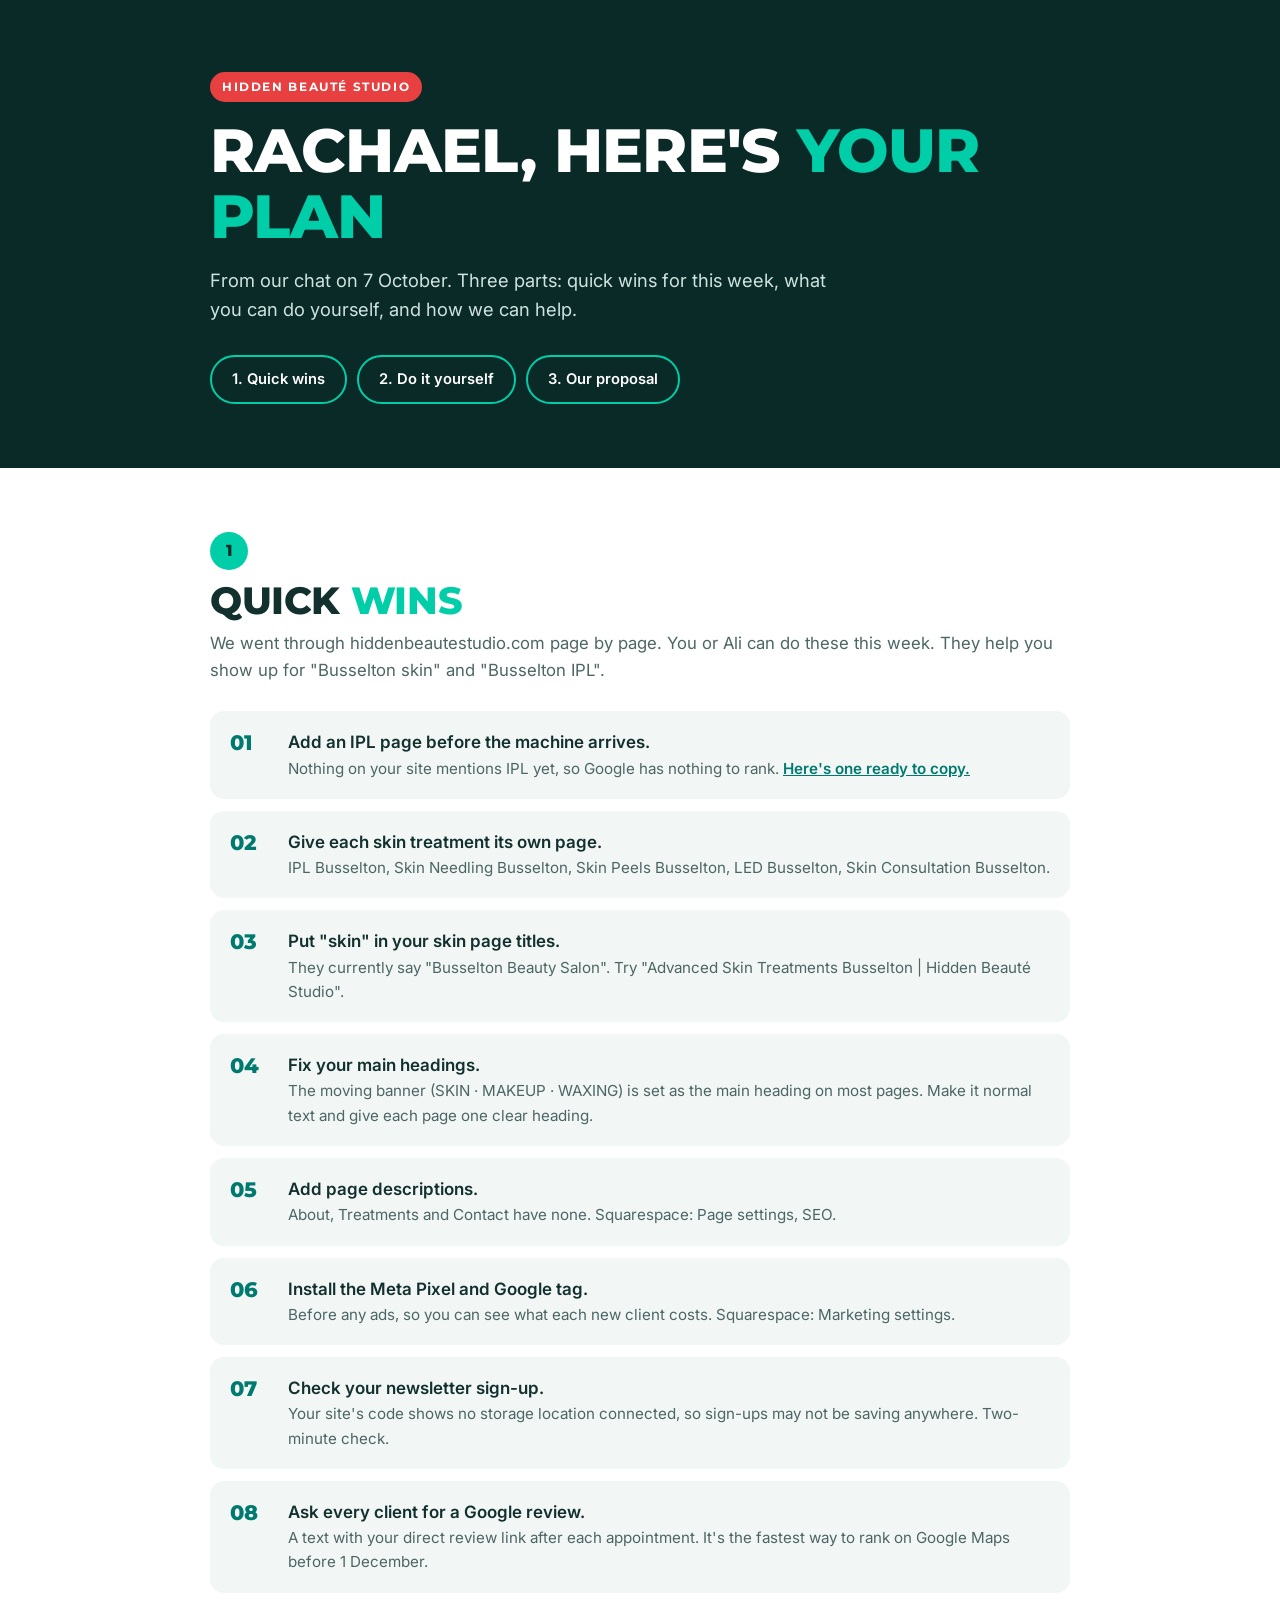
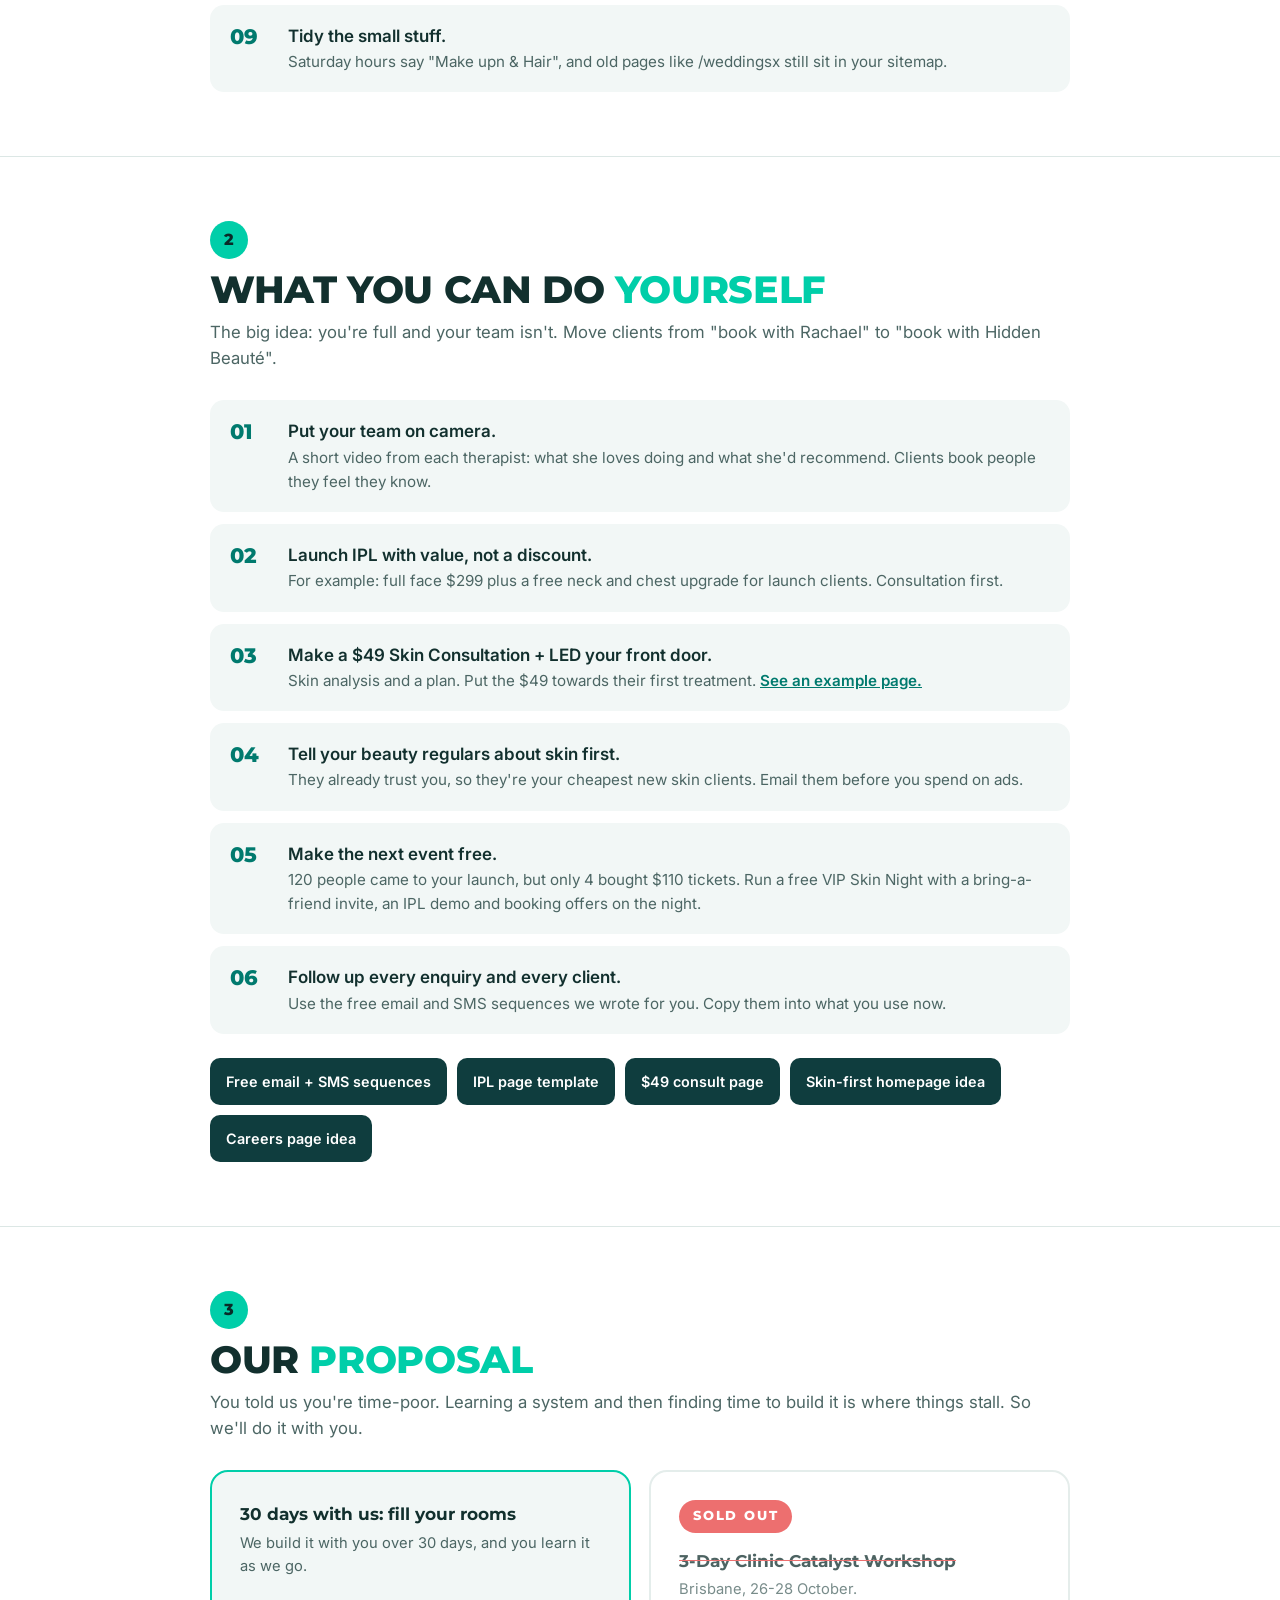
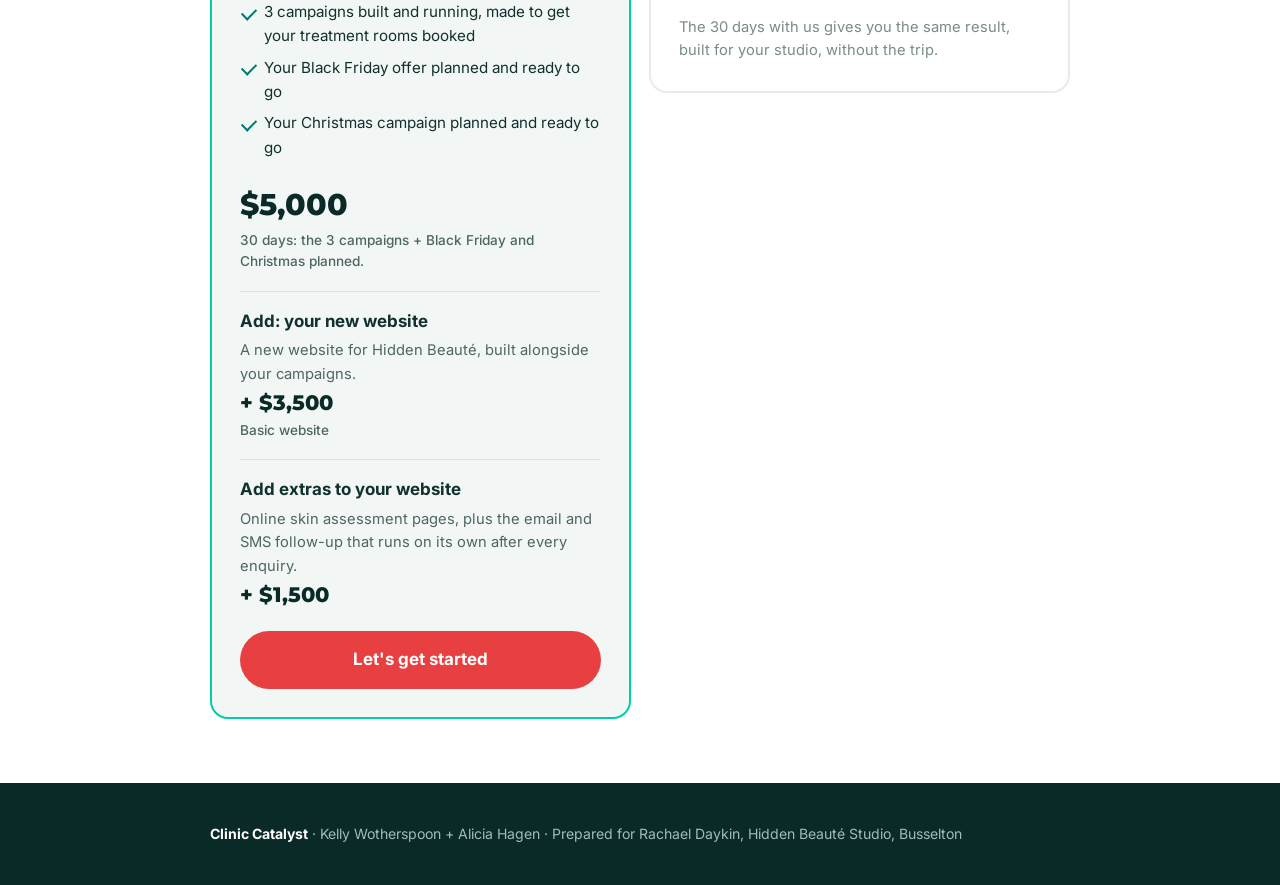
==== commit 9afb72e0: "30 days $5K, website $3.5K + extras $1.5K Co-Authored-By: Claude Opus 5.5 <noreply@anthropic.com>" ====
--- a/index.html
+++ b/index.html
@@ -123,15 +123,16 @@
           <li>Your Black Friday offer planned and ready to go</li>
           <li>Your Christmas campaign planned and ready to go</li>
         </ul>
-        <div class="price">$3,500 <small>Basic: the 3 campaigns + Black Friday and Christmas planned.</small></div>
+        <div class="price">$5,000 <small>30 days: the 3 campaigns + Black Friday and Christmas planned.</small></div>
         <div class="addon">
-          <b>Add: assessment pages + nurture automations</b>
+          <b>Add: your new website</b>
+          <p>A new website for Hidden Beauté, built alongside your campaigns.</p>
+          <div class="price" style="font-size:1.3rem">+ $3,500 <small>Basic website</small></div>
+        </div>
+        <div class="addon">
+          <b>Add extras to your website</b>
           <p>Online skin assessment pages, plus the email and SMS follow-up that runs on its own after every enquiry.</p>
           <div class="price" style="font-size:1.3rem">+ $1,500</div>
-        </div>
-        <div class="addon">
-          <b>Add: your new website</b>
-          <p>Optional. We'll quote it once we know what you want.</p>
         </div>
         <a class="btn" style="margin-top:20px" href="mailto:mintpeachmedia@gmail.com?cc=kwotherspoon1982@gmail.com&subject=Hidden%20Beaut%C3%A9%20-%2030%20days">Let's get started</a>
       </div>
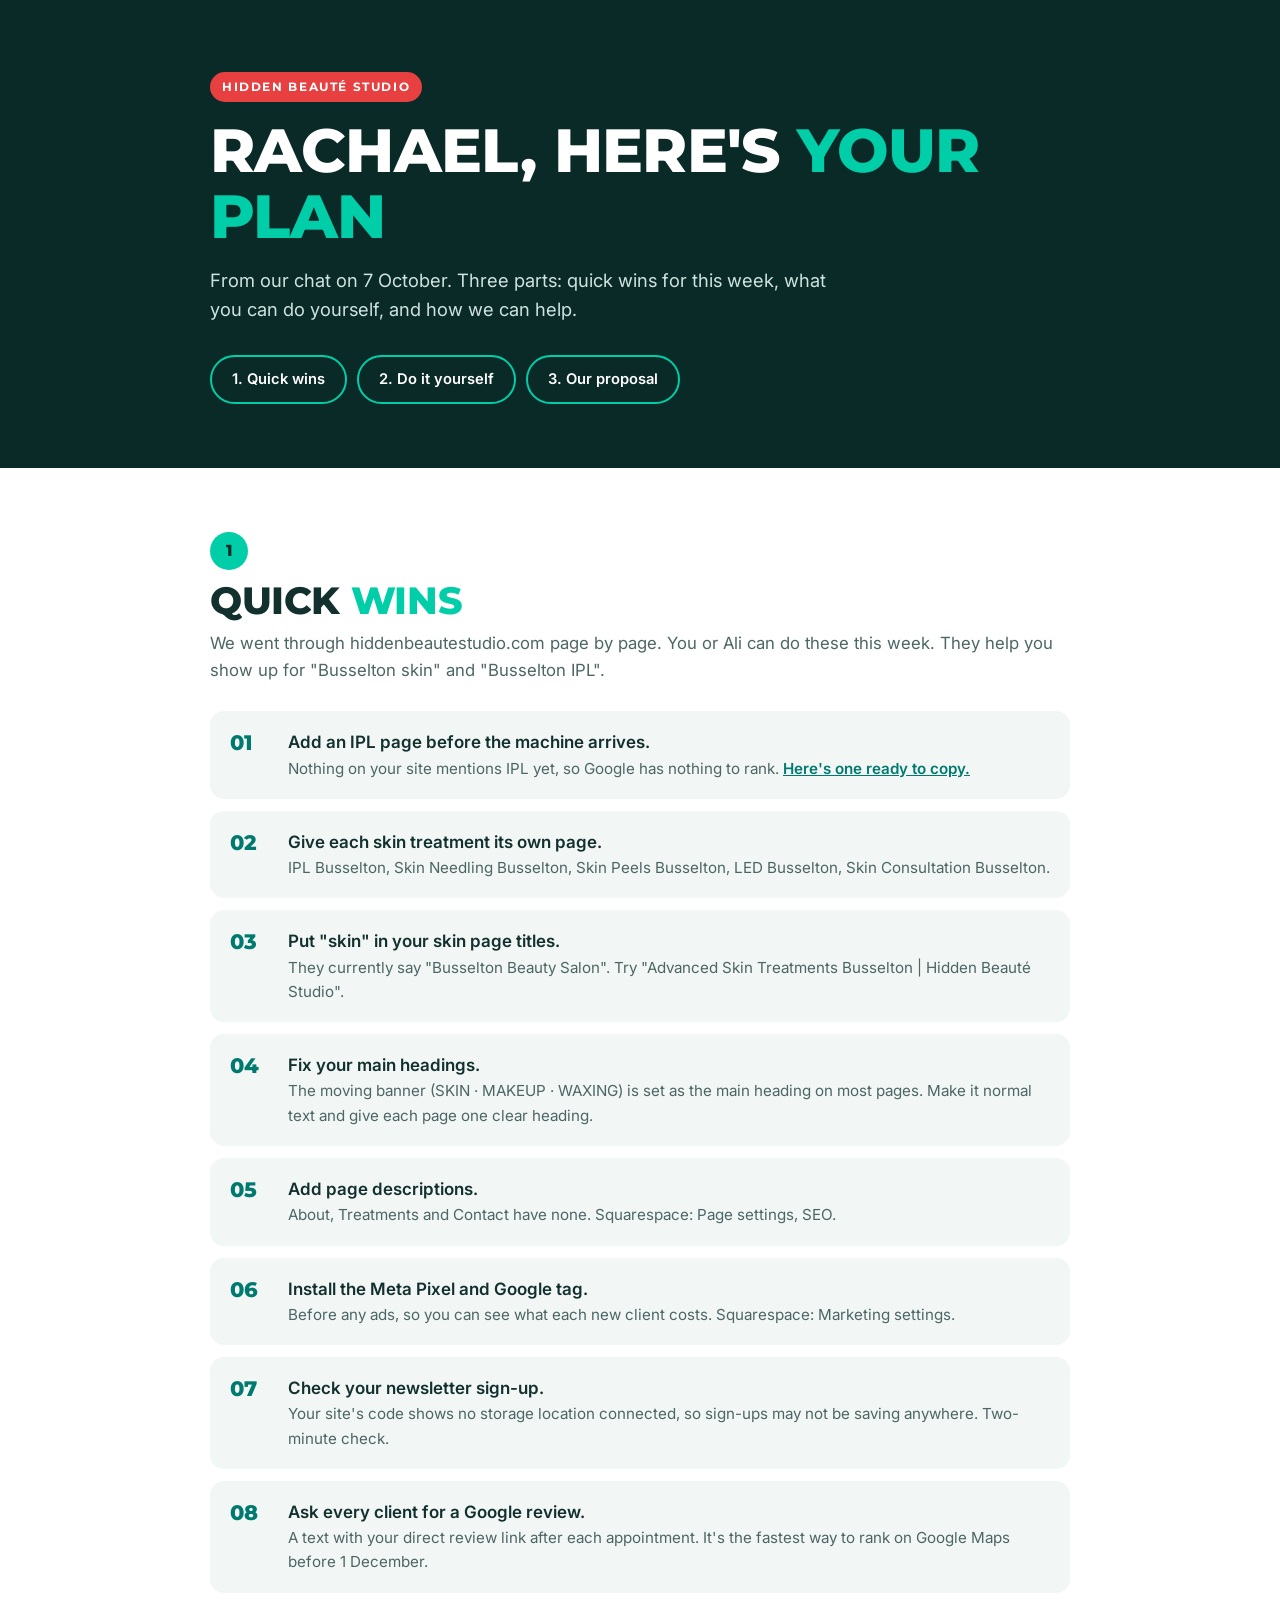
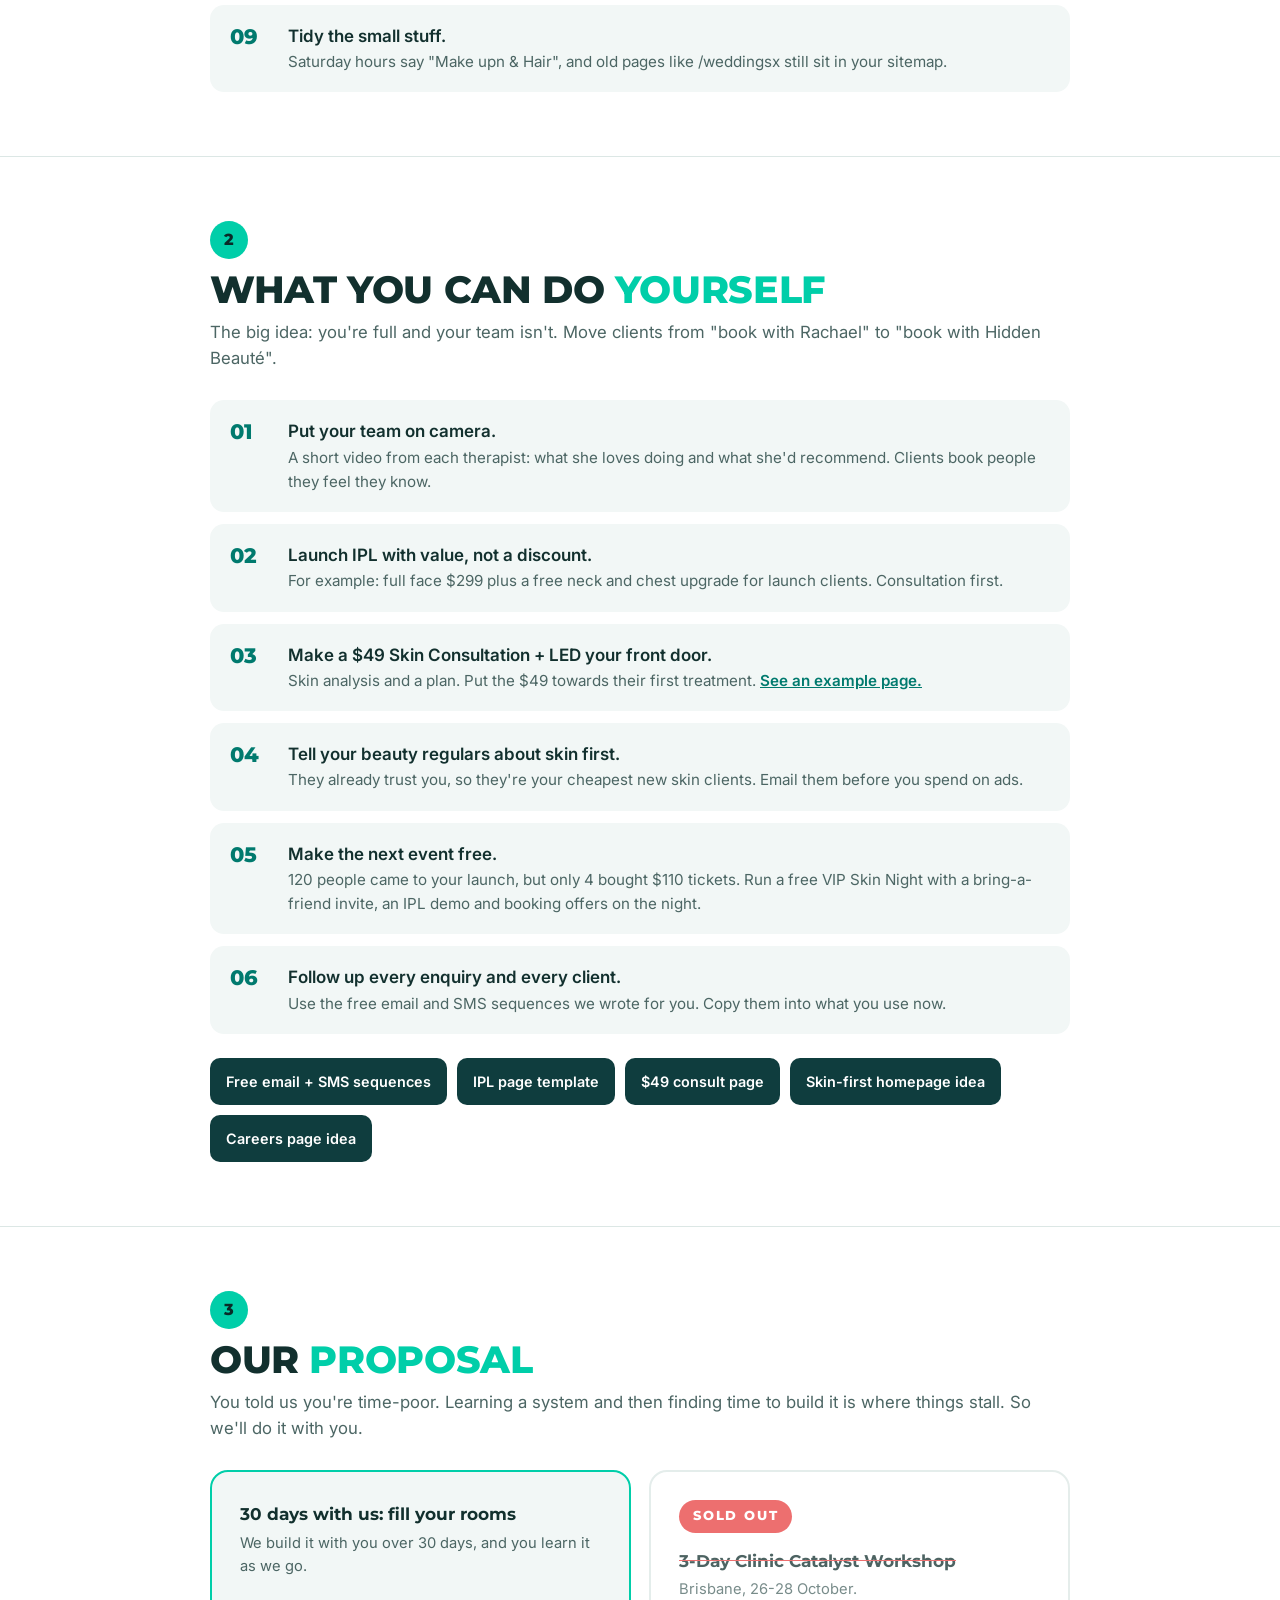
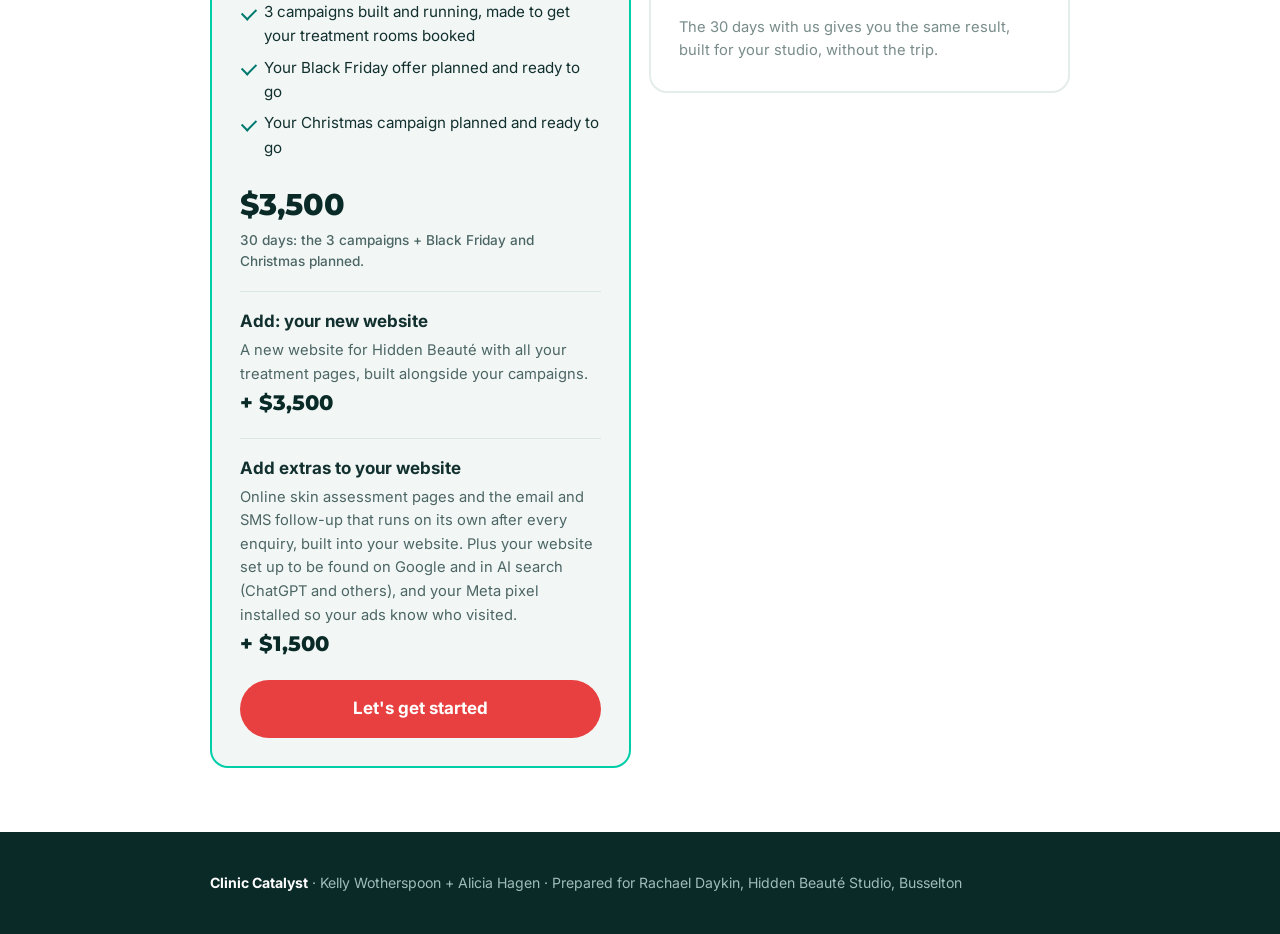
==== commit ade00275: "Month $3.5K, website $3.5K, extras $1.5K incl SEO/GEO/pixel Co-Authored-By: Claude Opus 5.5 <noreply" ====
--- a/index.html
+++ b/index.html
@@ -123,15 +123,15 @@
           <li>Your Black Friday offer planned and ready to go</li>
           <li>Your Christmas campaign planned and ready to go</li>
         </ul>
-        <div class="price">$5,000 <small>30 days: the 3 campaigns + Black Friday and Christmas planned.</small></div>
+        <div class="price">$3,500 <small>30 days: the 3 campaigns + Black Friday and Christmas planned.</small></div>
         <div class="addon">
           <b>Add: your new website</b>
-          <p>A new website for Hidden Beauté, built alongside your campaigns.</p>
-          <div class="price" style="font-size:1.3rem">+ $3,500 <small>Basic website</small></div>
+          <p>A new website for Hidden Beauté with all your treatment pages, built alongside your campaigns.</p>
+          <div class="price" style="font-size:1.3rem">+ $3,500</div>
         </div>
         <div class="addon">
           <b>Add extras to your website</b>
-          <p>Online skin assessment pages, plus the email and SMS follow-up that runs on its own after every enquiry.</p>
+          <p>Online skin assessment pages and the email and SMS follow-up that runs on its own after every enquiry, built into your website. Plus your website set up to be found on Google and in AI search (ChatGPT and others), and your Meta pixel installed so your ads know who visited.</p>
           <div class="price" style="font-size:1.3rem">+ $1,500</div>
         </div>
         <a class="btn" style="margin-top:20px" href="mailto:mintpeachmedia@gmail.com?cc=kwotherspoon1982@gmail.com&subject=Hidden%20Beaut%C3%A9%20-%2030%20days">Let's get started</a>
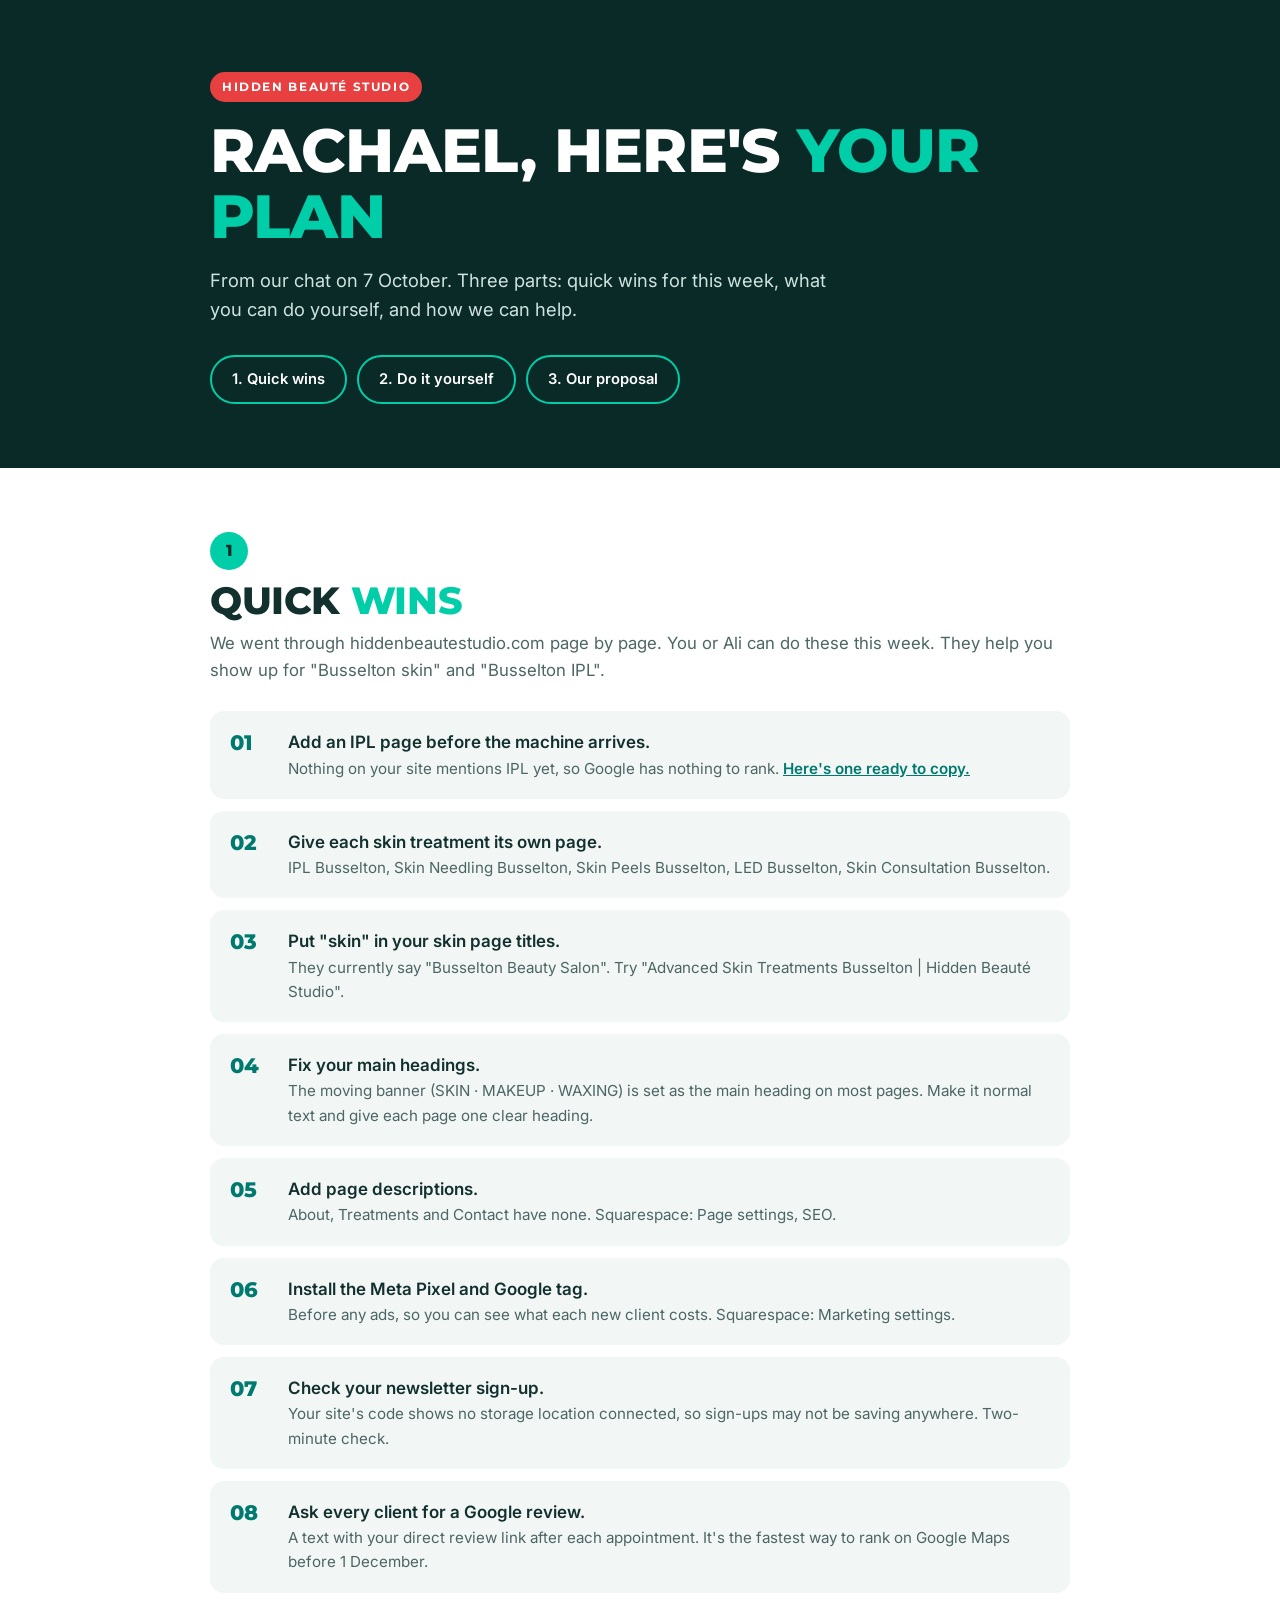
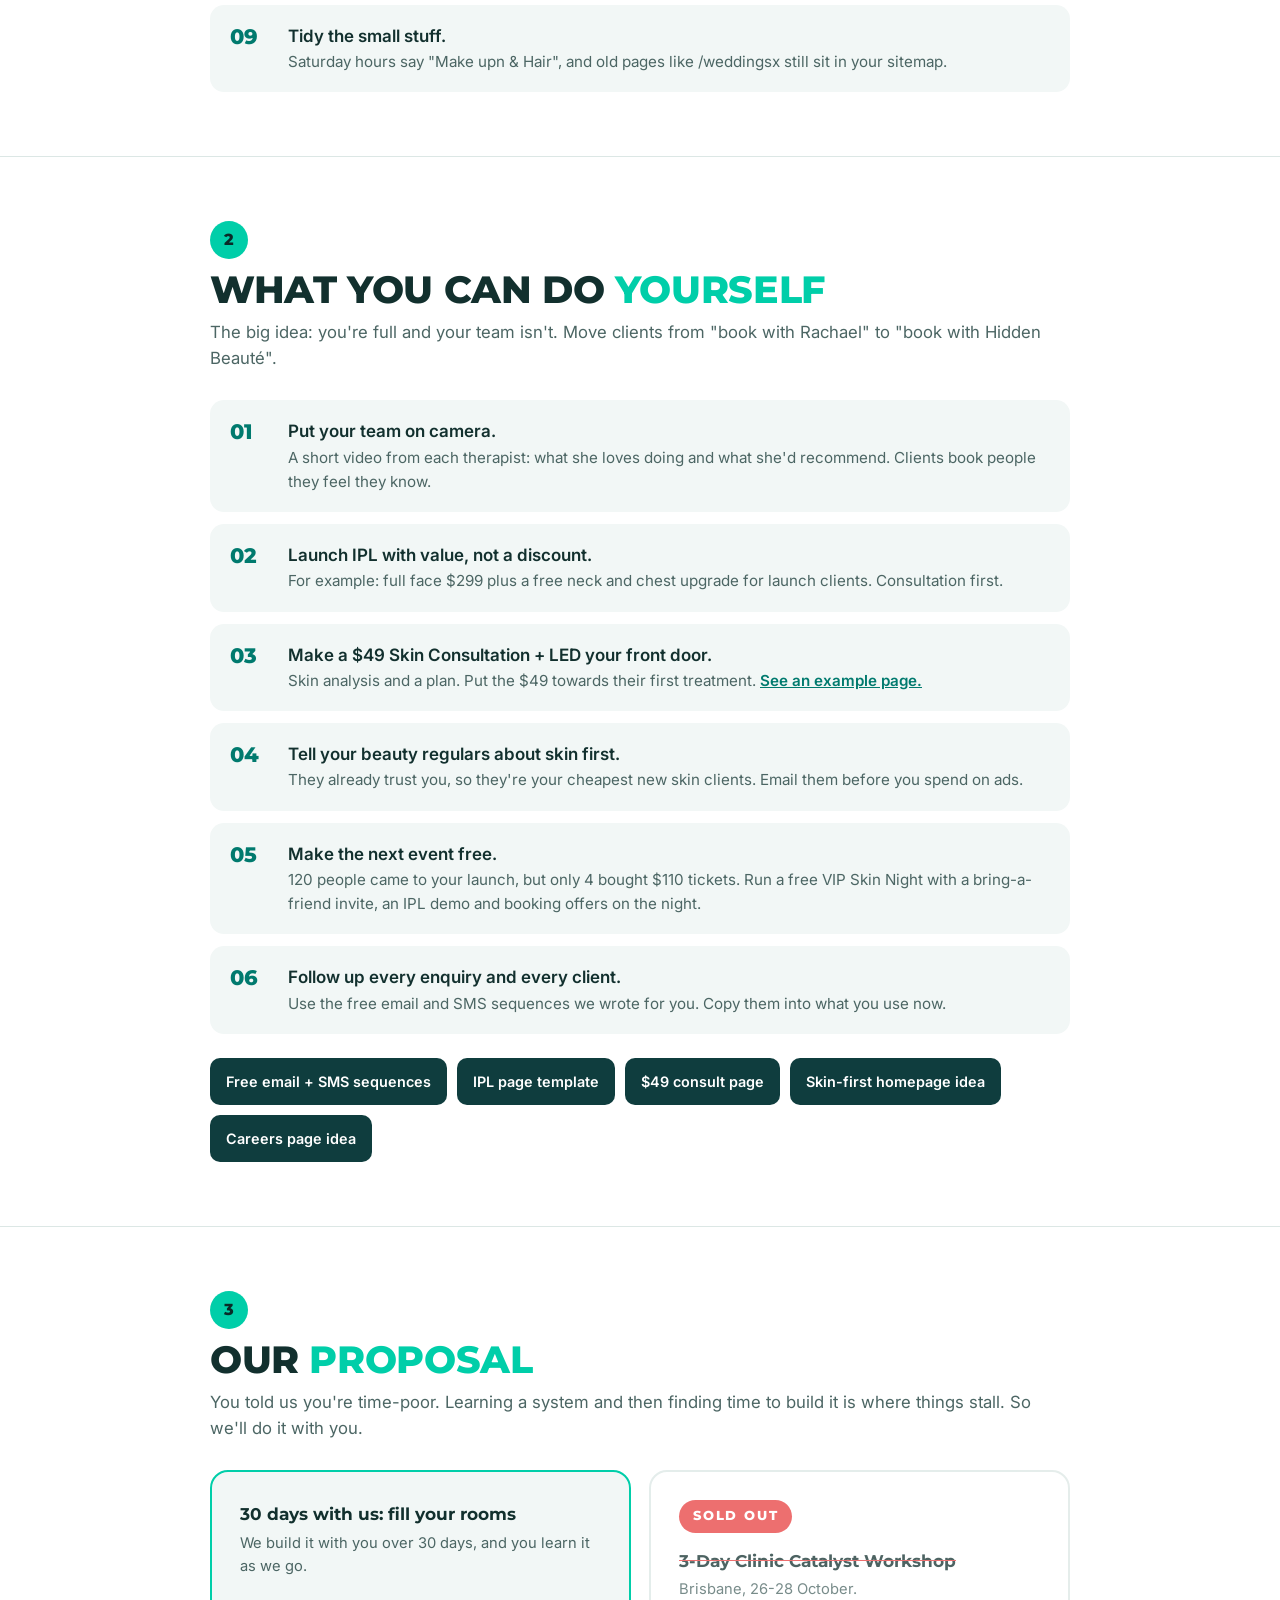
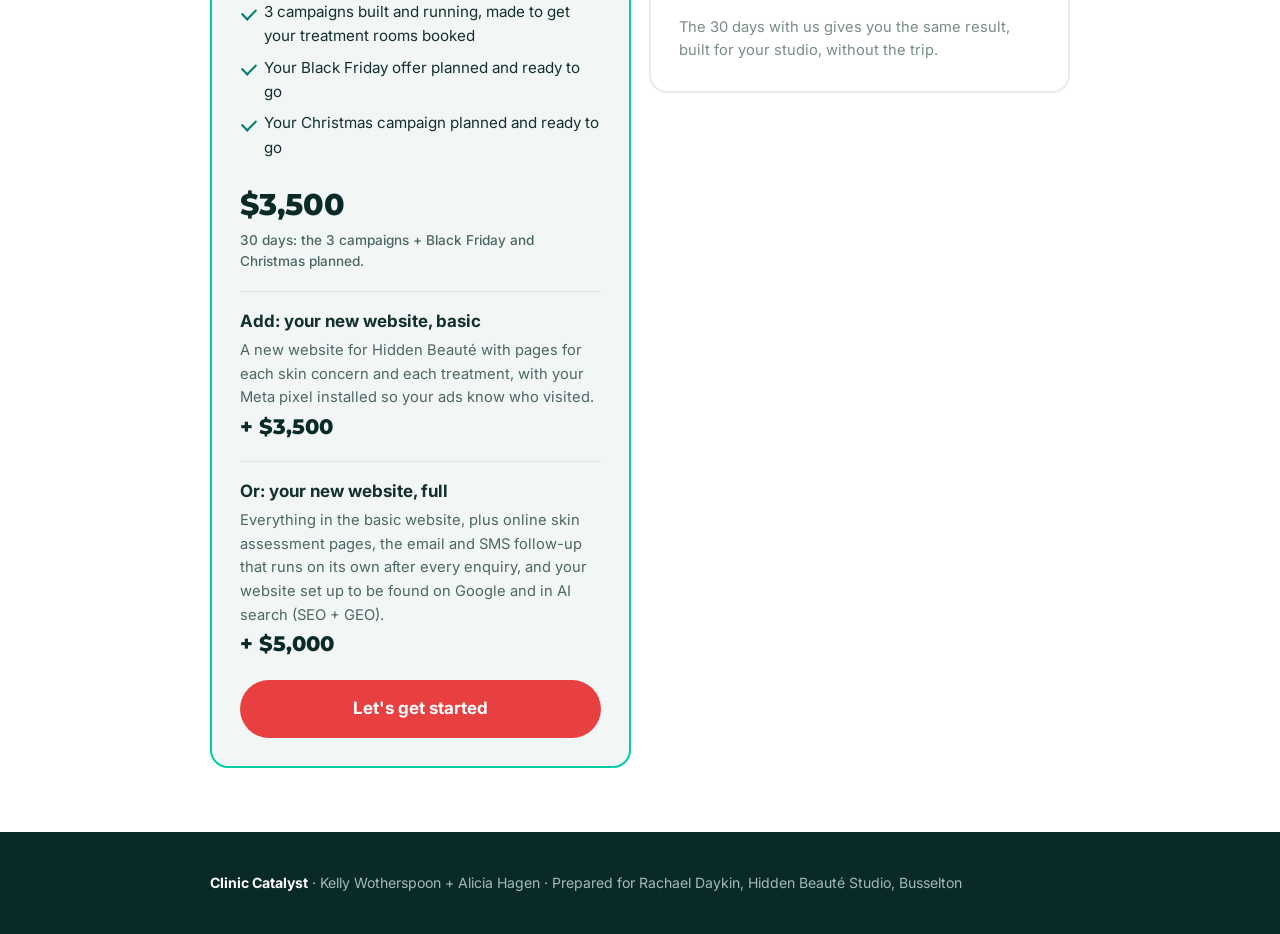
==== commit 82c28e87: "Website basic $3.5K incl pixel, full $5K Co-Authored-By: Claude Opus 5.5 <noreply@anthropic.com>" ====
--- a/index.html
+++ b/index.html
@@ -125,14 +125,14 @@
         </ul>
         <div class="price">$3,500 <small>30 days: the 3 campaigns + Black Friday and Christmas planned.</small></div>
         <div class="addon">
-          <b>Add: your new website</b>
-          <p>A new website for Hidden Beauté with all your treatment pages, built alongside your campaigns.</p>
+          <b>Add: your new website, basic</b>
+          <p>A new website for Hidden Beauté with pages for each skin concern and each treatment, with your Meta pixel installed so your ads know who visited.</p>
           <div class="price" style="font-size:1.3rem">+ $3,500</div>
         </div>
         <div class="addon">
-          <b>Add extras to your website</b>
-          <p>Online skin assessment pages and the email and SMS follow-up that runs on its own after every enquiry, built into your website. Plus your website set up to be found on Google and in AI search (ChatGPT and others), and your Meta pixel installed so your ads know who visited.</p>
-          <div class="price" style="font-size:1.3rem">+ $1,500</div>
+          <b>Or: your new website, full</b>
+          <p>Everything in the basic website, plus online skin assessment pages, the email and SMS follow-up that runs on its own after every enquiry, and your website set up to be found on Google and in AI search (SEO + GEO).</p>
+          <div class="price" style="font-size:1.3rem">+ $5,000</div>
         </div>
         <a class="btn" style="margin-top:20px" href="mailto:mintpeachmedia@gmail.com?cc=kwotherspoon1982@gmail.com&subject=Hidden%20Beaut%C3%A9%20-%2030%20days">Let's get started</a>
       </div>
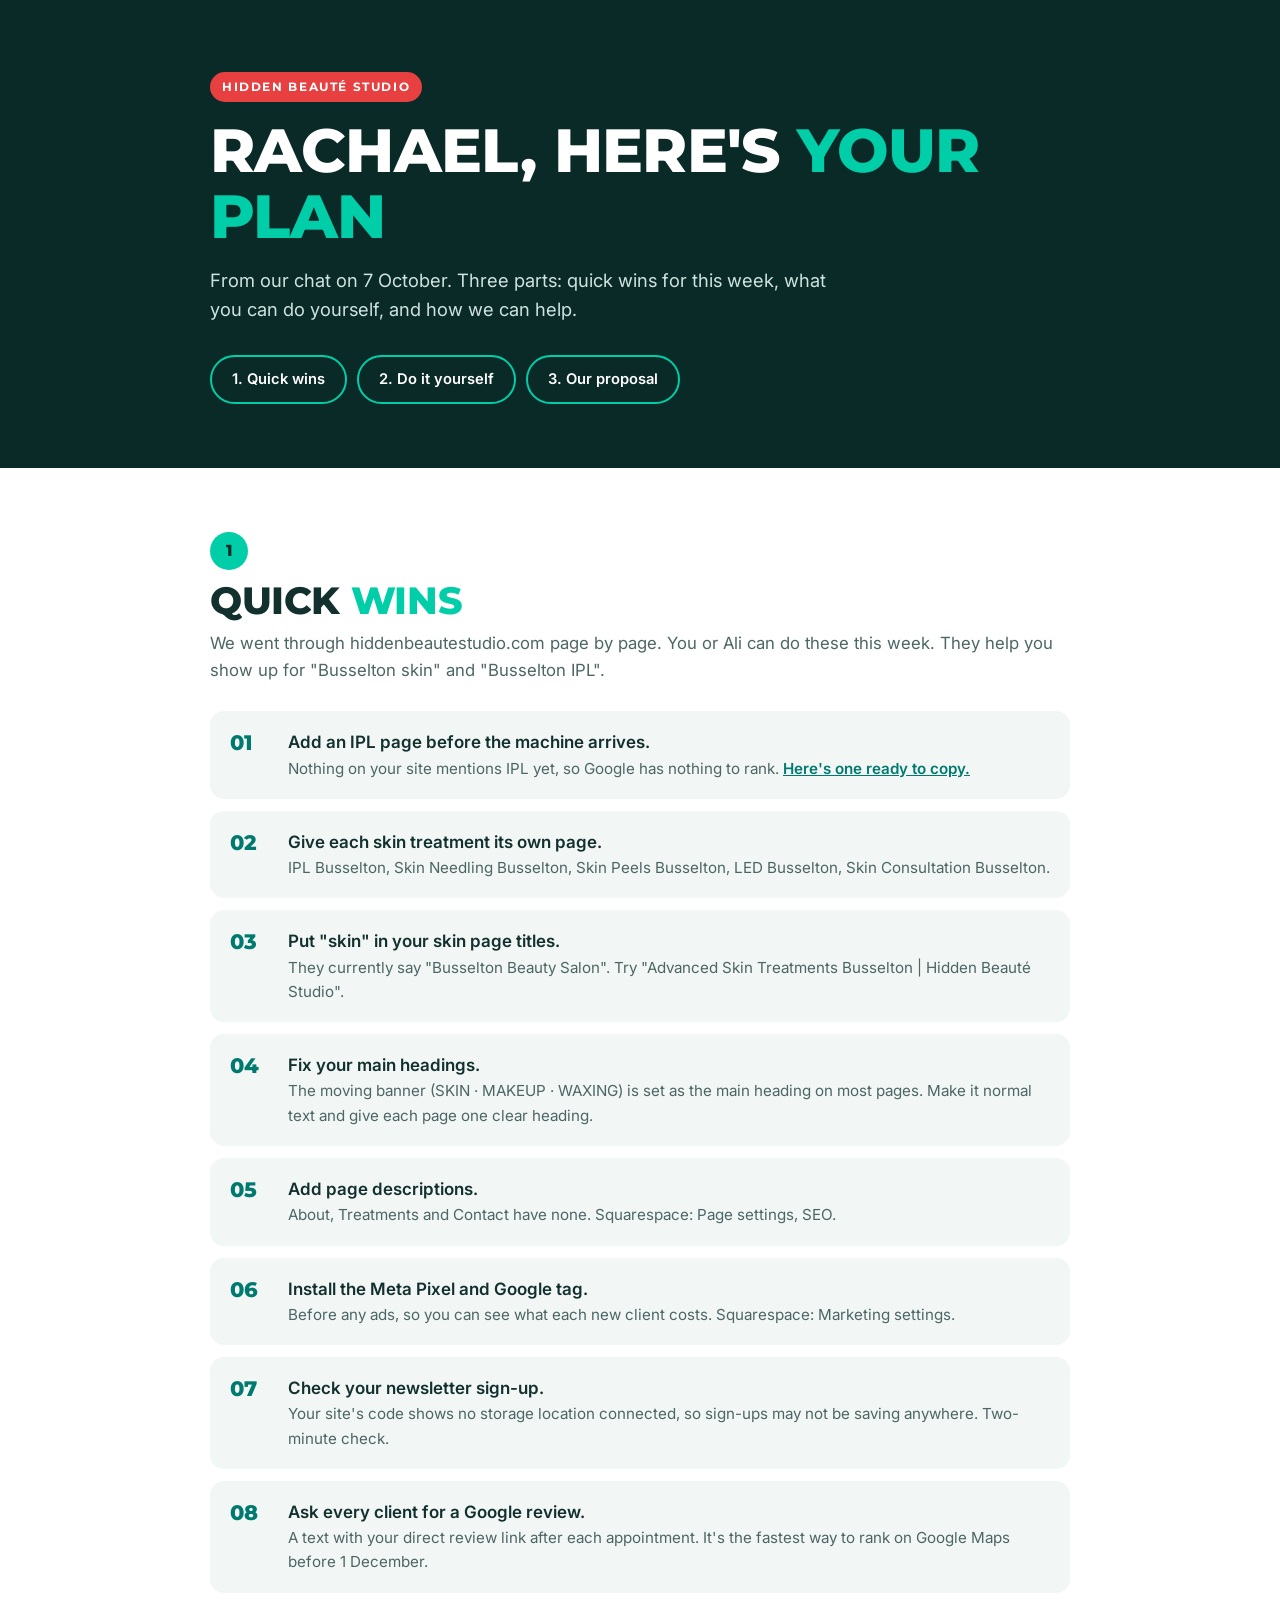
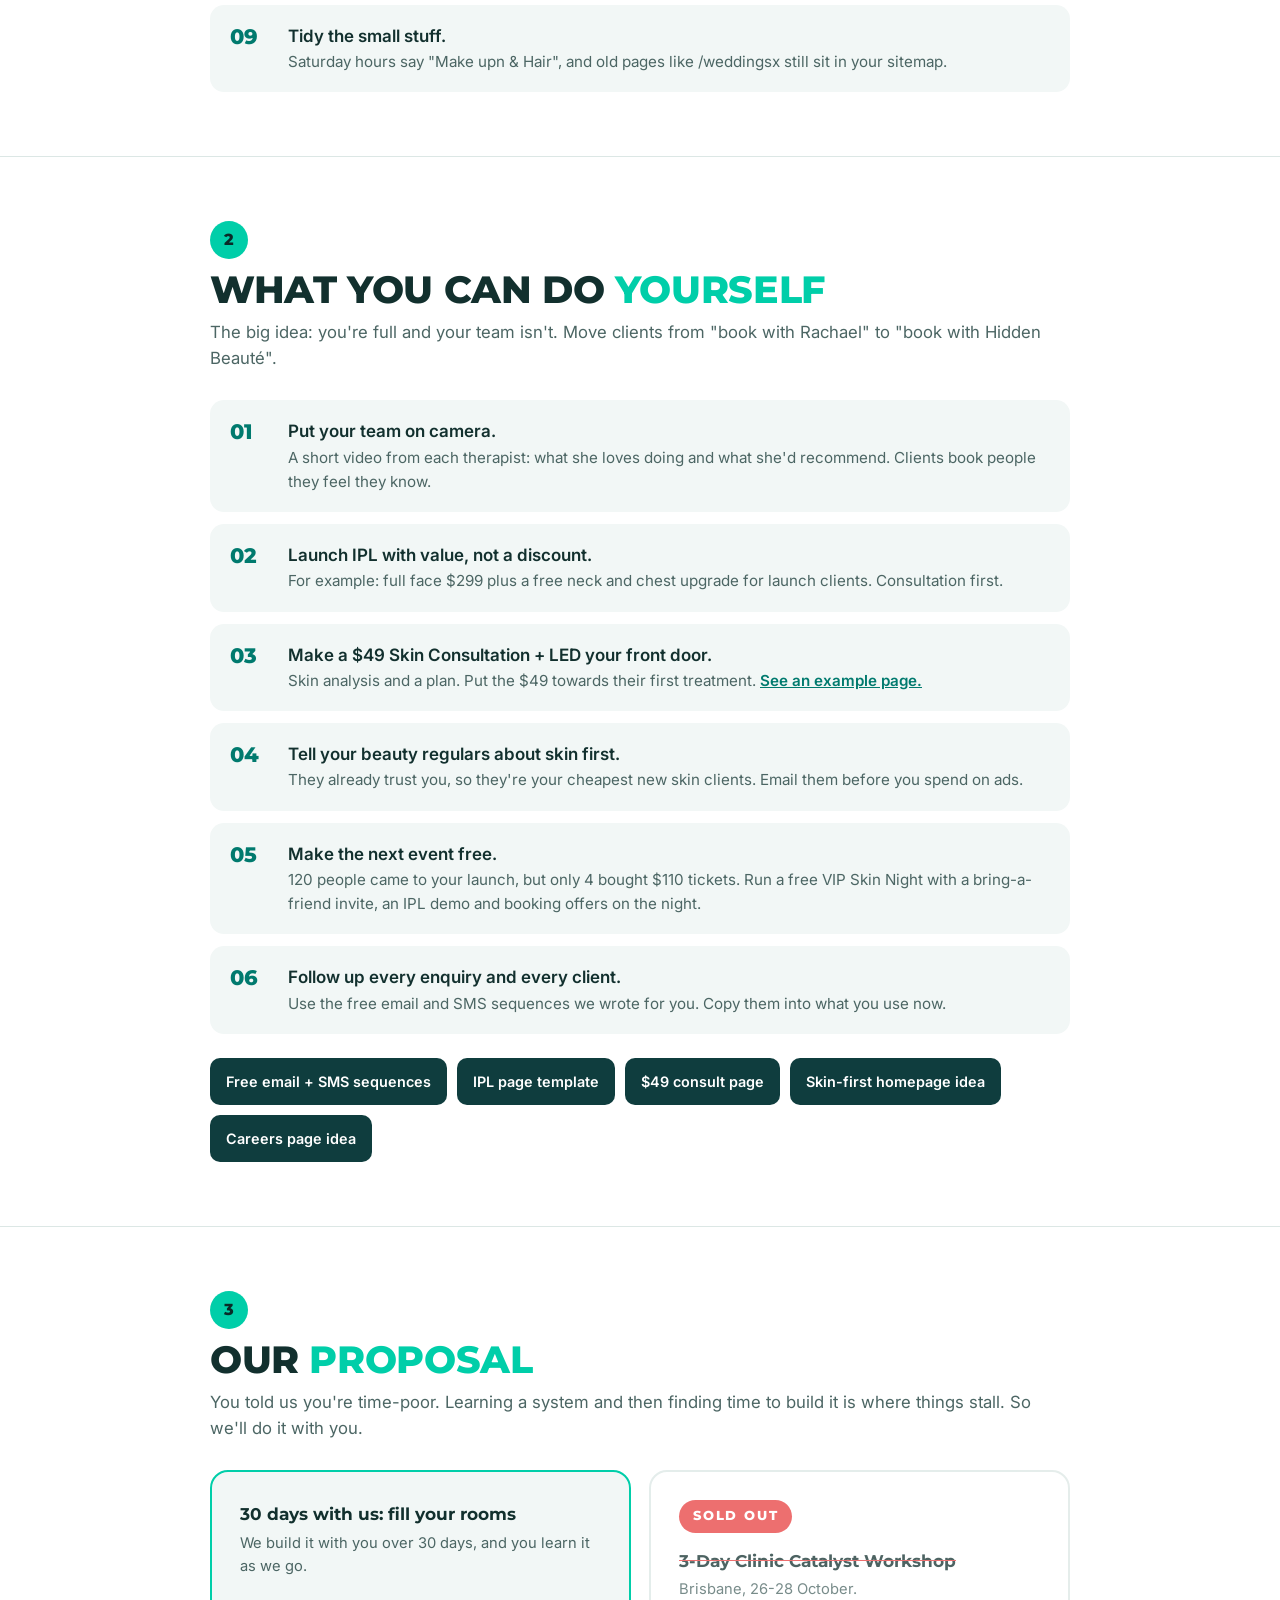
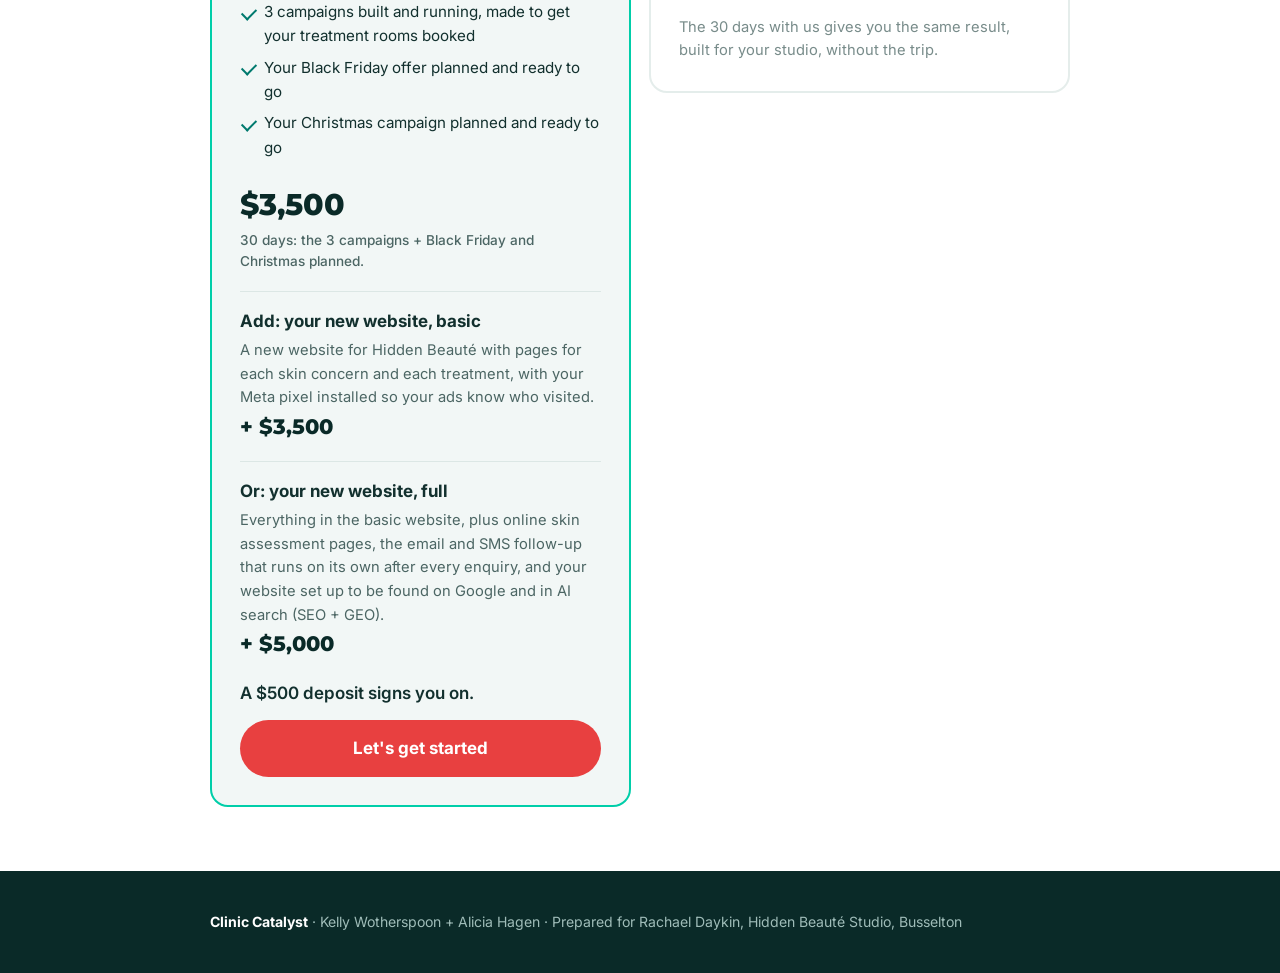
==== commit b2faebfa: "Add $500 deposit to sign on Co-Authored-By: Claude Opus 5.5 <noreply@anthropic.com>" ====
--- a/index.html
+++ b/index.html
@@ -134,7 +134,8 @@
           <p>Everything in the basic website, plus online skin assessment pages, the email and SMS follow-up that runs on its own after every enquiry, and your website set up to be found on Google and in AI search (SEO + GEO).</p>
           <div class="price" style="font-size:1.3rem">+ $5,000</div>
         </div>
-        <a class="btn" style="margin-top:20px" href="mailto:mintpeachmedia@gmail.com?cc=kwotherspoon1982@gmail.com&subject=Hidden%20Beaut%C3%A9%20-%2030%20days">Let's get started</a>
+        <p style="margin-top:20px;font-weight:600">A $500 deposit signs you on.</p>
+        <a class="btn" style="margin-top:12px" href="mailto:mintpeachmedia@gmail.com?cc=kwotherspoon1982@gmail.com&subject=Hidden%20Beaut%C3%A9%20-%2030%20days">Let's get started</a>
       </div>
       <div class="offer soldout">
         <span class="so-tag">Sold out</span>
